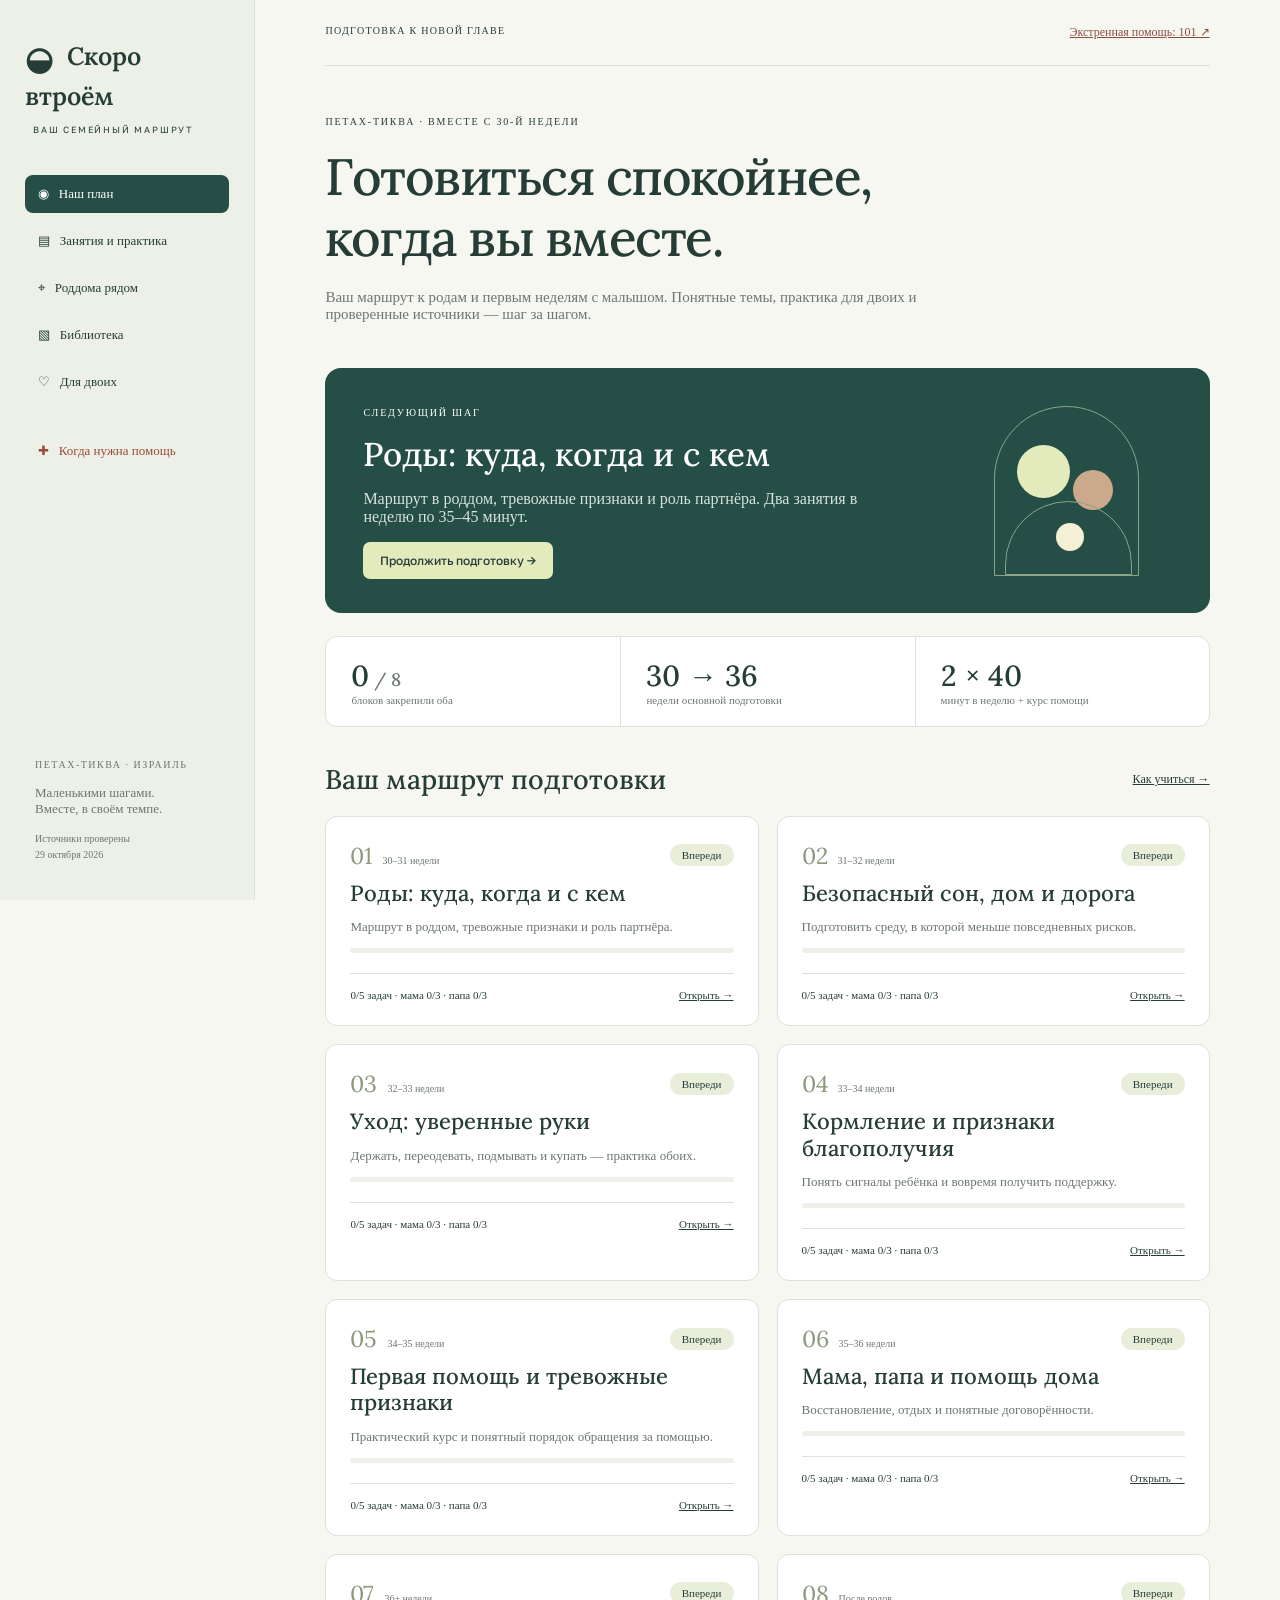
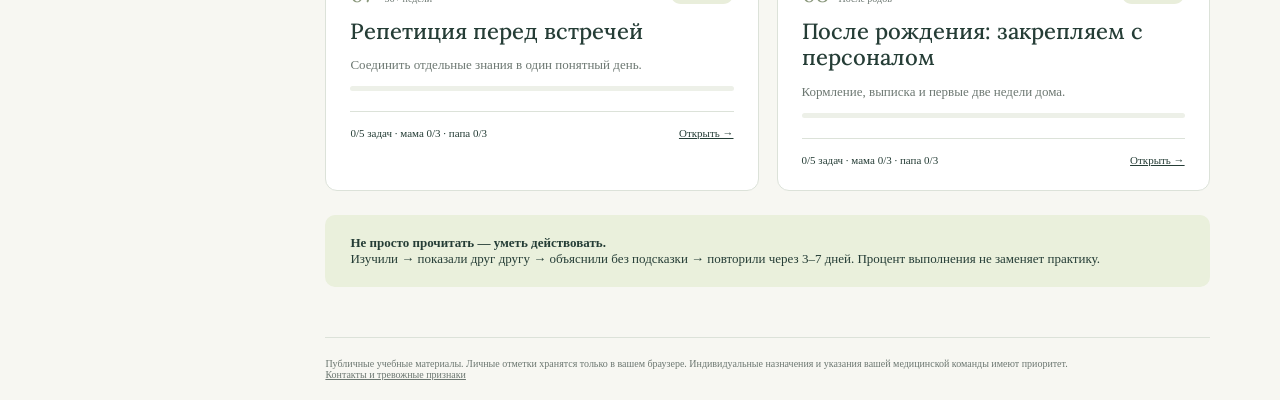
==== mobile.html @ 738f8f71 "Publish parent preparation learning site" ====
<!doctype html>
<html lang="ru"><head><meta charset="utf-8"><meta name="viewport" content="width=device-width,initial-scale=1"><meta name="theme-color" content="#244e46"><title>Скоро втроём — подготовка родителей</title><style>@import url('https://fonts.googleapis.com/css2?family=Golos+Text:wght@400;500;600;700&family=Lora:wght@400;500;600&display=swap');
:root{--bg:#f7f7f2;--ink:#253d36;--muted:#6c7771;--green:#244e46;--line:#dce2d9;--lime:#e3ebbd;--white:#fff;--rose:#f4e8e0}*{box-sizing:border-box}html{scroll-behavior:smooth}body{margin:0;background:var(--bg);color:var(--ink);font:15px/1.65,'Golos Text',Arial,sans-serif}a{color:inherit}aside{position:fixed;inset:0 auto 0 0;width:255px;background:#edf0e6;border-right:1px solid var(--line);padding:38px 25px;display:flex;flex-direction:column}.brand{text-decoration:none;font-family:Lora,Georgia,serif;font-size:25px;font-weight:600;line-height:1.3}.brand-icon{font-size:32px;vertical-align:middle;margin-right:7px}.brand-sub{display:block;font:9px 'Golos Text',sans-serif;letter-spacing:1.8px;margin:12px 0 40px 8px}nav{display:grid;gap:9px}nav a{text-decoration:none;padding:11px 13px;border-radius:8px;font-size:13px}nav a.active{background:var(--green);color:white}nav a:hover{background:#dce4d5}nav a.active:hover{background:var(--green)}nav .help-link{margin-top:22px;color:#9a4b3a}.aside-bottom{margin-top:auto;padding:25px 10px 0;color:var(--muted);font-size:13px}.small-cap{font-size:10px;letter-spacing:1.5px}.aside-bottom small{font-size:10px}main{margin-left:255px;padding:0 5.5%;max-width:1800px}header{padding:25px 0;border-bottom:1px solid var(--line);display:flex;justify-content:space-between;gap:20px;font-size:10px;letter-spacing:1.3px}header a{letter-spacing:0;color:#8a4e40;font-size:12px}h1,h2,h3{font-family:Lora,Georgia,serif;font-weight:500;line-height:1.2}h1{font-size:clamp(34px,4vw,57px);margin:17px 0 20px;letter-spacing:-1.5px}h2{font-size:30px;margin:0 0 15px}h3{font-size:22px;margin:10px 0}.intro{padding:45px 0 30px;max-width:820px}.intro p{max-width:660px;color:var(--muted);font-size:15px}.eyebrow{font-size:10px;letter-spacing:1.8px;text-transform:uppercase}.pill{display:inline-block;padding:5px 12px;background:#e9eedb;border-radius:30px;font-size:11px}.hero{background:var(--green);color:#fff;border-radius:16px;padding:34px 38px;display:grid;grid-template-columns:1fr 210px;gap:25px;position:relative;overflow:hidden}.hero p{color:#d5e3d9;max-width:520px}.hero h2{font-size:33px}.hero .art{display:flex;align-items:center;justify-content:center;position:relative;min-height:155px}.arch{width:145px;height:170px;border:1px solid #8aa48b;border-radius:90px 90px 0 0;position:relative}.circle{position:absolute;border-radius:50%;background:var(--lime);width:53px;height:53px;left:22px;top:38px}.circle.two{width:40px;height:40px;left:78px;top:63px;background:#cba98a}.circle.three{width:28px;height:28px;left:61px;top:116px;background:#f4f0d5}.arch:after{content:'';position:absolute;left:10px;bottom:0;width:125px;height:72px;border:1px solid #8aa48b;border-radius:90px 90px 0 0}.button,button{display:inline-block;background:var(--green);color:white;border:0;border-radius:7px;padding:11px 17px;text-decoration:none;font:500 12px 'Golos Text',Arial;cursor:pointer}.hero .button{background:var(--lime);color:var(--ink)}.button.secondary,button.secondary{background:transparent;border:1px solid var(--line);color:var(--ink)}button:hover,.button:hover{filter:brightness(.94)}button:focus-visible,a:focus-visible,input:focus-visible,textarea:focus-visible,select:focus-visible{outline:3px solid #bd873f;outline-offset:3px}.metrics{display:grid;grid-template-columns:repeat(3,1fr);margin:23px 0 36px;border:1px solid var(--line);border-radius:12px;background:#fff}.metric{padding:20px 25px}.metric+.metric{border-left:1px solid var(--line)}.metric strong{font-family:Lora,Georgia;font-size:29px;font-weight:500}.metric span{display:block;color:var(--muted);font-size:11px}.section-head{display:flex;justify-content:space-between;align-items:center;margin:35px 0 20px;gap:15px}.section-head h2{margin:0;font-size:27px}.grid{display:grid;grid-template-columns:repeat(2,minmax(0,1fr));gap:18px}.card{background:var(--white);border:1px solid var(--line);border-radius:12px;padding:24px}.card p{color:var(--muted);font-size:13px}.card .number{color:#8b997d;font-family:Lora;font-size:23px;margin-right:10px}.card-top{display:flex;align-items:center;justify-content:space-between;gap:10px}.tag{font-size:10px;color:var(--muted)}.card h3 a{text-decoration:none}.card h3 a:hover{text-decoration:underline}.card-bottom{border-top:1px solid var(--line);padding-top:15px;margin-top:20px;display:flex;justify-content:space-between;align-items:center;gap:10px;font-size:11px}.progress{height:5px;border-radius:5px;background:#edf0e8;margin-top:12px;overflow:hidden}.progress div{height:100%;background:#729064}.note{background:#eaf0dc;border-radius:10px;padding:20px 25px;font-size:13px;margin:24px 0}.note.warn{background:var(--rose)}.muted{color:var(--muted)}.content{max-width:900px}.content p,.content li{font-size:14px}.content li{margin:8px 0}.content ul{padding-left:22px}.block{margin:25px 0}.check{display:flex;gap:12px;align-items:flex-start;padding:12px 0;border-bottom:1px solid var(--line);font-size:14px}.check input{accent-color:var(--green);margin-top:6px;width:17px;height:17px;flex-shrink:0}.parents{display:grid;grid-template-columns:1fr 1fr;gap:15px;margin:25px 0}label.field{display:block;font-size:12px;margin:12px 0}input[type=text],input[type=date],input[type=number],textarea,select{width:100%;background:white;border:1px solid #bdcbbf;border-radius:6px;padding:11px;color:var(--ink);font:14px 'Golos Text',Arial}textarea{min-height:95px;resize:vertical}select{margin-top:7px}.source{display:block;padding:13px 0;border-bottom:1px solid var(--line);font-size:13px}.source span{display:block;color:var(--muted);font-size:11px}.quiz{padding:16px;background:#f4f5ee;border-radius:8px;margin:13px 0}.quiz p{margin-top:0}details summary{cursor:pointer;font-size:13px;color:var(--green)}details p{font-size:13px!important}.hospital-links{display:flex;gap:9px;flex-wrap:wrap}.danger{border-left:4px solid #ab5a47}.help-number{font-size:45px;font-family:Lora;line-height:1.3}.toolbar{display:flex;gap:10px;flex-wrap:wrap;margin:20px 0}.empty{padding:15px;border:1px dashed var(--line);border-radius:8px}footer{margin:50px 0 20px;border-top:1px solid var(--line);padding-top:20px;color:var(--muted);font-size:10px}footer a{display:block}.toast{position:fixed;bottom:20px;right:20px;background:var(--green);color:white;padding:12px 22px;border-radius:8px;z-index:10}.hide{display:none!important}@media(min-width:1400px){main{padding:0 7%}.grid{gap:22px}}@media(max-width:900px){aside{width:210px;padding:28px 15px}.brand{font-size:22px}main{margin-left:210px;padding:0 5%}.hero{grid-template-columns:1fr;padding:26px}.hero .art{display:none}.grid{grid-template-columns:1fr}}@media(max-width:640px){aside{position:static;width:auto;padding:18px 20px;display:block}.brand-sub,.aside-bottom{display:none}nav{display:flex;gap:5px;overflow:auto;margin-top:16px}nav a{white-space:nowrap;font-size:11px;padding:8px 10px}nav .help-link{margin-top:0}main{margin-left:0;padding:0 20px}header{font-size:8px;padding:16px 0;letter-spacing:.5px}header a{font-size:10px}.intro{padding:28px 0 15px}h1{font-size:38px}.hero h2{font-size:27px}.metrics{margin:18px 0 25px}.metric{padding:15px 10px}.metric strong{font-size:24px}.metric span{font-size:9px}.parents{grid-template-columns:1fr}.card{padding:20px}.section-head h2{font-size:24px}}@media print{aside,header,.toolbar,button,.hero .art{display:none}main{margin:0;padding:0}.card{break-inside:avoid}body{background:white}.grid{display:block}.card{margin:15px 0}a{color:black}}

/* Comfortable phone controls and readable forms. */
.quiz-parents{display:grid;grid-template-columns:1fr 1fr;gap:12px;margin-bottom:14px}.quiz-parents .check{font-size:12px;border:0}.card,.content{min-width:0}.source,.card p,.content li{overflow-wrap:anywhere}@media(max-width:640px){html{scroll-padding-top:20px}body{font-size:16px}aside{padding-bottom:12px}nav a{min-height:44px;display:flex;align-items:center}button,.button{min-height:44px;padding:13px 16px}input[type=text],input[type=date],textarea,select{font-size:16px;min-height:46px}.check{padding:15px 0;min-height:48px}.check input{width:22px;height:22px}.quiz-parents{grid-template-columns:1fr;gap:0}.toolbar{display:grid;grid-template-columns:1fr}.toolbar .button,.toolbar button{text-align:center;width:100%}.hospital-links{display:grid;grid-template-columns:1fr 1fr}.intro p,.content p,.content li{font-size:15px}.card p{font-size:14px}.section-head{flex-wrap:wrap}.hero{padding:25px}.hero .button{display:block;text-align:center}.metrics .metric{padding:15px 8px}.metrics .metric strong{font-size:22px}footer{padding-bottom:25px}.card-bottom{flex-wrap:wrap}.card-bottom a{padding:8px 0}}</style></head>
<body><aside><a class="brand" href="#home"><span class="brand-icon">◒</span> Скоро втроём<span class="brand-sub">ВАШ СЕМЕЙНЫЙ МАРШРУТ</span></a><nav aria-label="Разделы"><a href="#home">◉ &nbsp; Наш план</a><a href="#learn">▤ &nbsp; Занятия и практика</a><a href="#hospitals">⌖ &nbsp; Роддома рядом</a><a href="#library">▧ &nbsp; Библиотека</a><a href="#team">♡ &nbsp; Для двоих</a><a href="#help" class="help-link">✚ &nbsp; Когда нужна помощь</a></nav><div class="aside-bottom"><span class="small-cap">ПЕТАХ-ТИКВА · ИЗРАИЛЬ</span><p>Маленькими шагами.<br>Вместе, в своём темпе.</p><small>Источники проверены<br>29 октября 2026</small></div></aside><main id="main"><header><span>ПОДГОТОВКА К НОВОЙ ГЛАВЕ</span><a href="tel:101">Экстренная помощь: 101 ↗</a></header><div id="view"></div><footer>Публичные учебные материалы. Личные отметки хранятся только в вашем браузере. Индивидуальные назначения и указания вашей медицинской команды имеют приоритет. <a href="#help">Контакты и тревожные признаки</a></footer></main><script id="portable-app">const base='https://me.health.gov.il/ru/parenting/';
const sources={sleep:[base+'raising-children/safe-environment/home-safety/sudden-infant-death-syndrome-prevention/','Безопасный сон · Минздрав Израиля','Русский · рекомендации'],hold:[base+'raising-children/safe-environment/home-safety/fall-prevention/carry-hold-properly/','Как брать и держать малыша · Минздрав Израиля','Русский · инструкция'],er:[base+'family-planning/pregnancy-monitoring/visiting-the-obstetric-er/','Когда обращаться в акушерскую неотложную помощь','Русский · Минздрав Израиля'],formula:[base+'raising-children/baby-nutrition/bottle-feeding/infant-formula-preparation/','Приготовление детской смеси','Русский · Минздрав Израиля'],feed:['https://www.nhs.uk/baby/breastfeeding-and-bottle-feeding/breastfeeding/positioning-and-attachment/','Прикладывание к груди','Английский · NHS · страница с видео'],express:['https://www.royalsurrey.nhs.uk/support-with-feeding-your-baby','Положения, захват груди и ручное сцеживание','Английский · Royal Surrey NHS · видео'],bath:['https://www.nth.nhs.uk/services/maternity/resources/neonatal-resources/','Купание младенца','Английский · North Tees NHS · видео и текст'],choke:['https://bedslutonchildrenshealth.nhs.uk/feeding-and-eating/weaning-and-introducing-solid-foods/choking-and-gagging-on-food/','Помощь, если ребёнок подавился','Английский · NHS / St John Ambulance · видео'],baby:['https://www.nhs.uk/baby/health/when-to-get-urgent-medical-help-for-babies-and-children-under-5/','Опасные признаки у ребёнка','Английский · NHS'],mother:['https://www.cdc.gov/hearher/docs/pdf/CDC-Hear-Her-Womens-urgent-warning-signs-h.pdf','Тревожные симптомы у мамы','Английский · CDC · памятка PDF'],discharge:[base+'raising-children/after-childbirth/at-the-hospital/initial-care-for-newborn/','Первичный уход и запись в «Типат халав»','Русский · Минздрав Израиля'],who:['https://www.who.int/tools/your-life-your-health/life-phase/newborns-and-children-under-5-years/caring-for-newborns','Уход за новорождённым','Английский · ВОЗ'],mda:['https://www.mdais.org/en/101','Как вызвать помощь: 101','Английский · Маген Давид Адом']};
const lessons=[
{title:'Роды: куда, когда и с кем',week:'30–31',desc:'Маршрут в роддом, тревожные признаки и роль партнёра.',intro:'Задача — знать следующий шаг, даже если роды начнутся раньше ожидаемого. Индивидуальные указания акушерки важнее универсального таймера схваток.',learn:['С акушеркой разберите схватки, подозрение на излитие вод, кровотечение и снижение шевелений. Не ждите очередного приёма при тревожных признаках.','Обсудите этапы родов, варианты обезболивания, возможные вмешательства и восстановление после разных способов родоразрешения. План пожеланий должен оставлять место медицинским решениям.','Уточните календарь оставшихся обследований и прививок у ведущего беременность специалиста.'],tasks:['Выбрали основной и резервный роддом','Сохранили контакты акушерской неотложной помощи','Проверили дорогу, въезд, парковку и запасной транспорт','Записались на подготовку к родам и первую помощь','Составили короткий список пожеланий и роль партнёра'],quiz:['Что делаем, если на 30-й неделе появились регулярные болезненные схватки или подозрение на подтекание вод?','Как партнёр помогает в родах, если привычный план меняется?'],answers:['Связываемся с акушерской неотложной помощью и следуем указаниям без ожидания планового приёма. На этом сроке нужно исключить преждевременные роды.','Помогает общаться с персоналом, напоминает пожелания, оказывает согласованную поддержку и помогает понять предлагаемые действия.'],links:['er'],related:'Маршрут помощи нужен и в блоке первой помощи. После родов эту же папку используем для выписки и назначений.'},
{title:'Безопасный сон, дом и дорога',week:'31–32',desc:'Подготовить среду, в которой меньше повседневных рисков.',intro:'Сначала безопасность и несколько необходимых вещей. Полная детская комната и большой запас товаров для старта не обязательны.',learn:['Укладывайте ребёнка на спину, на отдельную твёрдую ровную поверхность без наклона рядом с родителями. Уберите подушки, бортики, игрушки и свободные ткани. Для проекта выбираем подходящий по размеру спальный мешок вместо свободного одеяла.','Диван и кресло опасны для сна с младенцем. Заранее продумайте подмену при сонливости взрослого и возвращение ребёнка в кроватку после кормления.','Автокресло выбирайте для новорождённого и устанавливайте против хода движения по инструкции кресла и автомобиля. Не используйте кресло как обычное место сна дома.','Уберите риски ожогов, падений и дыма. Не переносите горячее с ребёнком на руках. Младенца нельзя оставлять на высоте даже на секунду.'],tasks:['Подготовили и проверили место сна','Каждый установил или проверил крепление кресла по инструкции','Каждый потренировал фиксацию куклы ремнями','Подготовили подгузники, одежду, термометр и место ухода','Договорились о подмене, если взрослый засыпает'],quiz:['Можно ли при срыгиваниях приподнять матрас для сна?','Что делать, если засыпаете с малышом на диване?'],answers:['Для обычного сна нужна ровная поверхность без наклона; индивидуальные медицинские ситуации обсуждаются с врачом.','Переложить ребёнка в безопасную кроватку и позвать подмену, если она доступна. Не продолжать сон на диване с ребёнком.'],links:['sleep','hold'],related:'Кормление и недосып связаны с безопасностью сна; помощь партнёра снижает нагрузку.'},
{title:'Уход: уверенные руки',week:'32–33',desc:'Держать, переодевать, подмывать и купать — практика обоих.',intro:'На кукле отрабатываем движения и порядок подготовки. После рождения просим персонал посмотреть, как каждый из нас делает это с ребёнком.',learn:['Поддерживайте голову и шею при поднятии и перекладывании. При передаче убедитесь, что второй взрослый уже надёжно держит малыша. Лицо и дыхательные пути остаются открытыми.','Заранее раскладывайте всё для подгузника и купания. Ребёнок не остаётся один на пеленальной поверхности или в воде; если нужно отойти — сначала безопасно разместите его в кроватке.','Пуповинный остаток держат сухим; средства применяют по указанию специалиста. Разберите уход за складками кожи, опрелостями и ногтями.','Пеленание необязательно. Если используете — не ограничивайте дыхание и движения бёдер, укладывайте только на спину и прекращайте при первых попытках переворота. Переноску изучайте по инструкции с проверкой положения и свободного дыхания.'],tasks:['Оба подняли, передали и переложили куклу','Оба сменили подгузник и одежду','Оба отрепетировали купание без оставления ребёнка','Разобрали уход за пупком, кожей и ногтями','Освоили свой термометр по инструкции'],quiz:['Салфетки закончились, а ребёнок на пеленальном столике. Что дальше?','Можно ли отойти на несколько секунд во время купания?'],answers:['Сначала безопасно переложить ребёнка в кроватку или взять с собой; не оставлять на высоте.','Нет. При необходимости прекратить купание, вынуть ребёнка и безопасно разместить.'],links:['hold','bath','who'],related:'Поддержка головы — основа кормления, купания и переноски. Подгузники помогают оценивать питание.'},
{title:'Кормление и признаки благополучия',week:'33–34',desc:'Понять сигналы ребёнка и вовремя получить поддержку.',intro:'До родов изучаем основы. После рождения эффективность кормления оценивают вместе с акушеркой, консультантом или педиатром.',learn:['Разберите ранние сигналы голода, удобные положения, признаки глубокого захвата и глотания. Боль и трудности — повод получить помощь, а не терпеть.','Оценивают не только длительность кормления: важны состояние ребёнка, мокрые подгузники и динамика веса. Нормы по дням жизни и необходимость будить на кормления получите при выписке.','Если используете смесь, изучите полную инструкцию Минздрава Израиля и конкретного продукта: вода, точные пропорции, гигиена, время использования и хранение. Порошковая смесь не стерильна; особые медицинские случаи требуют отдельной инструкции.','Небольшое срыгивание отличается от зелёной, кровянистой или повторной рвоты с ухудшением состояния. При тревожных признаках нужна медицинская оценка.','Партнёр может приносить воду и еду, менять подгузник, помогать с положением и успокаивать ребёнка после кормления.'],tasks:['Выбрали основной план питания и контакт консультанта','Посмотрели демонстрацию прикладывания','Если нужна смесь — изучили местную инструкцию приготовления','Записали вопросы о сцеживании, хранении и трудностях','Подготовили краткую форму наблюдений без лишних измерений'],quiz:['Можно ли судить о достаточности питания только по времени у груди?','Ребёнок хуже ест, стал необычно сонным, мокрых подгузников заметно меньше. Что делать?'],answers:['Нет. Оценка включает глотание/эффективность кормления, состояние, мочеиспускания и вес.','Безотлагательно обратиться за медицинской оценкой; не ждать обычного контрольного визита.'],links:['feed','express','formula','discharge'],related:'Кормление → подгузники и вес → оценка питания и желтухи. Ночная помощь связана с отдыхом мамы.'},
{title:'Первая помощь и тревожные признаки',week:'34–35',desc:'Практический курс и понятный порядок обращения за помощью.',intro:'Видео помогает подготовиться к занятию. СЛР и помощь при удушье осваивают на манекене с инструктором — просмотр не подтверждает навык.',learn:['На курсе отработайте оценку состояния, вызов 101, СЛР младенца и помощь при удушье. Обсудите падения, ожоги и судороги.','При нарушении дыхания, посинении, отсутствии реакции или судорогах вызывайте 101 и выполняйте указания диспетчера.','Температура 38 °C и выше у ребёнка младше трёх месяцев требует срочной медицинской оценки. Не откладывайте обращение до планового визита.','Зелёная или кровянистая рвота, выраженная вялость, плохое питание, заметное уменьшение мочи или нарастающая желтуха требуют безотлагательной медицинской помощи. При тяжёлом состоянии — 101.'],tasks:['Мама прошла практику с инструктором','Папа прошёл практику с инструктором','Оба знают адрес для диспетчера и номер 101','Разобрали порядок обращения ночью и в выходные','Повторили навыки по рекомендациям инструктора'],quiz:['Какой номер используем в Израиле, даже если в иностранном видео звучит другой?','Что сообщаем диспетчеру?'],answers:['101 — Маген Давид Адом.','Что случилось, точный адрес и доступ к нему, номер для обратного звонка, возраст и состояние ребёнка; отвечаем на вопросы и выполняем указания.'],links:['mda','baby','choke'],related:'Для первой помощи нужны не только движения: важны раннее распознавание и доступные контакты.'},
{title:'Мама, папа и помощь дома',week:'35–36',desc:'Восстановление, отдых и понятные договорённости.',intro:'Забота о ребёнке включает заботу о взрослых. Распределяем задачи с учётом кормления и восстановления, а не добиваемся одинакового числа обязанностей.',learn:['Обсудите с врачом восстановление после вагинальных родов и кесарева сечения, уход за швами, допустимую нагрузку, обезболивание и дату послеродового осмотра.','Сильное кровотечение, одышка, боль в груди, обморок, сильная непрекращающаяся головная боль или нарушение зрения требуют немедленной медицинской помощи. При тяжёлом состоянии — 101.','Выраженная спутанность, галлюцинации или непосредственная опасность для себя/ребёнка — экстренная ситуация. Обеспечьте присмотр за ребёнком, не оставляйте взрослого одного и вызовите 101.','Устойчивая подавленность, тревога, утрата интереса или ощущение, что не справляетесь, — повод обратиться к специалисту. Поддержка может понадобиться обоим родителям.','При раздражении от плача можно положить ребёнка на спину в безопасную кроватку, сделать короткую паузу и позвать помощь. Никогда не трясите ребёнка.'],tasks:['Собрали сумку и документы','Договорились о помощи на 14 дней','Распределили еду, покупки, уборку и связь с близкими','Обсудили отдых, подмену и правила визитов','Знаем признаки, требующие помощи маме'],quiz:['Что делаем, если плач вызывает сильное раздражение?','Кто обеспечивает еду и бытовую помощь в первые дни?'],answers:['Безопасно укладываем ребёнка в кроватку на спину, делаем короткую паузу, обращаемся за подменой. Никогда не трясём.','Нужен конкретный человек и резерв — заполните договорённость в разделе «Наша команда».'],links:['mother'],related:'Восстановление и отдых взрослых влияют на безопасность сна, кормление и способность замечать симптомы.'},
{title:'Репетиция перед встречей',week:'36+',desc:'Соединить отдельные знания в один понятный день.',intro:'Сейчас не нужно расширять список покупок и материалов. Повторяем слабые места и проверяем готовность к обычному дню и неожиданностям.',learn:['Проиграйте поездку в роддом: контакты, документы, транспорт, вход. Уточните актуальные правила выбранной больницы.','На кукле проиграйте цикл: взять → накормить условно → сменить подгузник → успокоить → уложить безопасно. Меняйтесь ролями.','Повторите ситуации: засыпающий взрослый, нехватка вещей во время ухода, температура у новорождённого, ухудшение самочувствия мамы.','Проверьте, что помощь реально доступна, телефон заряжен и резервный план понятен.'],tasks:['Проверили маршрут и сумку','Оба выполнили цикл ухода','Повторили тревожные признаки и контакты','Назначили повторение слабых тем','Подтвердили помощь после выписки'],quiz:['Как понять, что тема действительно пройдена?','Что важнее процента выполнения плана?'],answers:['Каждый объясняет главное, показывает нужное действие и повторяет без подсказки через несколько дней. Медицинские навыки — с подходящим практическим обучением.','Незакрытые вопросы безопасности и понятный маршрут помощи.'],links:['er','sleep','mda'],related:'Объединяет все шесть предыдущих блоков.'},
{title:'После рождения: закрепляем с персоналом',week:'После родов',desc:'Кормление, выписка и первые две недели дома.',intro:'Теория превращается в навык рядом с реальным ребёнком. Для недоношенного малыша или при осложнениях нужен отдельный план команды.',learn:['Попросите посмотреть кормление и уход в исполнении каждого родителя. Перескажите назначения своими словами, чтобы проверить понимание.','До выписки получите индивидуальный план кормлений, контроля веса и желтухи, выполненных и оставшихся обследований, скринингов и прививок.','Запишите все назначения маме и ребёнку: название, доза, способ и срок. Не подбирайте лекарства и добавки самостоятельно.','Организуйте приём в «Типат халав» примерно через два дня после выписки, согласно указаниям роддома. Назначенный более ранний контроль имеет приоритет.','Ведите короткие записи, если они помогают: кормления, подгузники, симптомы, назначенные лекарства. Температуру измеряйте при подозрении на болезнь или по указанию, вес — по согласованному графику.'],tasks:['Персонал проверил кормление и уход','Есть выписка и понятные назначения','Назначен контроль веса/желтухи при необходимости','Организован приём в «Типат халав»','Проверили состояние мамы и план её наблюдения'],quiz:['Заменяет ли запись в «Типат халав» срочное обращение при ухудшении?','Что делать, если назначение непонятно?'],answers:['Нет. При тревожных признаках нужна медицинская помощь без ожидания записи.','Уточнить у назначившего специалиста до применения и записать точную инструкцию.'],links:['discharge','feed','who'],related:'Кормление, наблюдение и восстановление мамы оцениваются вместе с персоналом.'}
];
let state={};try{state=JSON.parse(localStorage.getItem('parents-v1')||'{}')}catch{}if(!state||typeof state!=='object'||Array.isArray(state))state={};
if(window.__FAMILY_SNAPSHOT__){const incoming=window.__FAMILY_SNAPSHOT__;if(incoming.data&&typeof incoming.data==='object'&&!Array.isArray(incoming.data)){let seen=false;try{seen=localStorage.getItem('parents-snapshot-'+incoming.id)==='yes'}catch{}if(!seen&&(!Object.keys(state).length||confirm('В этой копии есть семейный прогресс. Заменить текущие отметки данными из копии?'))){state=incoming.data;try{localStorage.setItem('parents-v1',JSON.stringify(state));localStorage.setItem('parents-snapshot-'+incoming.id,'yes')}catch{}}}}

const esc=v=>String(v??'').replace(/[&<>"']/g,c=>({'&':'&amp;','<':'&lt;','>':'&gt;','"':'&quot;',"'":'&#39;'}[c]));
const save=()=>{try{localStorage.setItem('parents-v1',JSON.stringify(state));return true}catch{toast('Браузер не сохранил отметки. Скачайте копию с прогрессом.');return false}};
const link=(url,text,cls='')=>`<a class="${cls}" href="${esc(url)}" target="_blank" rel="noopener noreferrer">${text} ↗</a>`;
const source=k=>{const s=sources[k];return link(s[0],`${esc(s[1])}<span>${esc(s[2])}</span>`,'source')};
const checked=(i,j)=>!!state[`task-${i}-${j}`];
function done(i){return lessons[i].tasks.every((_,j)=>checked(i,j))&&Number(state[`mom-${i}`]||0)>=3&&Number(state[`dad-${i}`]||0)>=3}
function card(l,i){const n=l.tasks.filter((_,j)=>checked(i,j)).length;return `<article class="card"><div class="card-top"><span><span class="number">${String(i+1).padStart(2,'0')}</span><span class="tag">${esc(l.week)} ${i<7?'недели':''}</span></span><span class="pill">${done(i)?'Закреплено':n?'В процессе':'Впереди'}</span></div><h3><a href="#lesson-${i}">${l.title}</a></h3><p>${l.desc}</p><div class="progress" aria-label="Задач выполнено ${n} из ${l.tasks.length}"><div style="width:${n/l.tasks.length*100}%"></div></div><div class="card-bottom"><span>${n}/${l.tasks.length} задач · мама ${state[`mom-${i}`]||0}/3 · папа ${state[`dad-${i}`]||0}/3</span><a href="#lesson-${i}" aria-label="Открыть: ${l.title}">Открыть →</a></div></article>`}
function intro(label,title,desc){return `<section class="intro"><span class="eyebrow">${label}</span><h1>${title}</h1><p>${desc}</p></section>`}
function home(){const finished=lessons.filter((_,i)=>done(i)).length;const next=lessons.findIndex((_,i)=>!done(i));return intro('Петах-Тиква · вместе с 30-й недели','Готовиться спокойнее,<br>когда вы вместе.','Ваш маршрут к родам и первым неделям с малышом. Понятные темы, практика для двоих и проверенные источники — шаг за шагом.')+`<section class="hero"><div><span class="eyebrow">СЛЕДУЮЩИЙ ШАГ</span><h2 style="margin-top:15px">${next<0?'Вы многое подготовили':lessons[next].title}</h2><p>${next<0?'Повторяйте навыки и уточняйте индивидуальные рекомендации с медицинской командой.':lessons[next].desc+' Два занятия в неделю по 35–45 минут.'}</p><a class="button" href="#lesson-${next<0?7:next}">Продолжить подготовку →</a></div><div class="art" aria-hidden="true"><div class="arch"><i class="circle"></i><i class="circle two"></i><i class="circle three"></i></div></div></section><div class="metrics"><div class="metric"><strong>${finished}<span style="display:inline;font-size:18px"> / 8</span></strong><span>блоков закрепили оба</span></div><div class="metric"><strong>30 → 36</strong><span>недели основной подготовки</span></div><div class="metric"><strong>2 × 40</strong><span>минут в неделю + курс помощи</span></div></div><div class="section-head"><h2>Ваш маршрут подготовки</h2><a href="#learn" style="font-size:12px">Как учиться →</a></div><div class="grid">${lessons.map(card).join('')}</div><div class="note"><b>Не просто прочитать — уметь действовать.</b><br>Изучили → показали друг другу → объяснили без подсказки → повторили через 3–7 дней. Процент выполнения не заменяет практику.</div>`}
function learn(){return intro('Учебный ритм','Меньше перегруза.<br>Больше уверенности.','У каждого свой темп. Ведущий организует тему, но базовым уходом и обращением за помощью владеют оба.')+`<div class="grid"><div class="card"><h3>Одно занятие — 35–45 минут</h3><p>10 минут изучения · 15 минут практики · 5 минут объяснения друг другу · 5 минут записи вопросов. Меняйтесь ролями.</p></div><div class="card"><h3>Одна сверка в неделю</h3><p>Что получилось? Что осталось непонятным? Кому задать вопрос? Когда повторяем? Практический курс первой помощи проходит отдельно.</p></div></div><div class="note"><b>Шкала готовности каждого:</b> 0 — не изучали; 1 — могу объяснить; 2 — могу показать; 3 — повторил без подсказки через 3–7 дней. Для СЛР нужна практика с инструктором; прикладывание к груди подтверждается после рождения.</div><div class="grid">${lessons.map(card).join('')}</div>`}
function lesson(i){const l=lessons[i];if(!l)return home();return intro(`Блок ${i+1} из 8 · ${l.week} ${i<7?'недели':''}`,l.title,l.intro)+`<div class="content"><a href="#learn">← Все занятия</a><section class="block"><h2>Понять главное</h2><ul>${l.learn.map(t=>`<li>${t}</li>`).join('')}</ul></section><section class="card"><h3>Сделать вместе</h3>${l.tasks.map((t,j)=>`<label class="check"><input type="checkbox" data-key="task-${i}-${j}" ${checked(i,j)?'checked':''}><span>${t}</span></label>`).join('')}<div class="parents">${['mom','dad'].map((p,n)=>`<label class="field">${n?'Папа':'Мама'} · готовность<select data-key="${p}-${i}">${['0 — пока не изучали','1 — могу объяснить','2 — могу показать','3 — повторил без подсказки'].map((t,v)=>`<option value="${v}" ${Number(state[`${p}-${i}`]||0)===v?'selected':''}>${t}</option>`).join('')}</select></label>`).join('')}</div><div class="parents"><label class="field">Плановая дата<input type="date" data-key="date-${i}" value="${esc(state[`date-${i}`])}"></label><label class="field">Повторить<input type="date" data-key="repeat-${i}" value="${esc(state[`repeat-${i}`])}"></label></div><label class="field">Вопросы, договорённости и результат<textarea data-key="notes-${i}" placeholder="Что уточнить у акушерки, педиатра или инструктора?">${esc(state[`notes-${i}`])}</textarea></label><p id="save-status" aria-live="polite" class="muted">Изменения сохраняются в этом браузере.</p></section><section class="block"><h2>Проверить себя</h2>${l.quiz.map((q,j)=>`<div class="quiz"><p>${q}</p><div class="quiz-parents">${['mom','dad'].map((p,n)=>`<label class="check"><input type="checkbox" data-key="quiz-${p}-${i}-${j}" ${state[`quiz-${p}-${i}-${j}`]?'checked':''}><span>${n?'Папа':'Мама'}: ответил(а) без подсказки</span></label>`).join('')}</div><details><summary>Сверить ответ после обсуждения</summary><p>${l.answers[j]}</p></details></div>`).join('')}</section><div class="note"><b>Связь с другими темами</b><br>${l.related}</div><section class="block"><h2>Изучить и посмотреть</h2>${l.links.map(source).join('')}<p class="muted">Видео на официальных страницах могут содержать иностранные номера помощи. В Израиле экстренный номер — 101. Просмотр не заменяет практический курс.</p></section><div class="toolbar">${i>0?`<a class="button secondary" href="#lesson-${i-1}">← Предыдущий блок</a>`:''}${i<7?`<a class="button" href="#lesson-${i+1}">Следующий блок →</a>`:''}</div></div>`}
const hospitals=[{name:'Бейлинсон / Рабин',loc:'Петах-Тиква · Жаботински 39',desc:'Ближайший из этих вариантов к вашему городу. Начните с экскурсии и проверки конкретного входа в акушерский приёмный покой.',url:'https://www.beilinson-baby.co.il/',map:'Beilinson Hospital maternity Petah Tikva',detail:'Официальный родильный сайт на иврите: курсы, экскурсии и подготовка к кормлению. Уточните доступный язык и правила сопровождения. Не путайте кампус Бейлинсон с другими кампусами Рабин.'},{name:'Лис / Ихилов',loc:'Тель-Авив · Вейцман 6',desc:'Внутри кампуса нужен Lis Maternity and Women’s Hospital — акушерский приёмный покой, а не общий ER.',url:'https://www.tasmc.org.il/lis/en/units/obstetrics-and-pregnancy/',map:'Lis Maternity Hospital Tel Aviv',detail:'Официальная страница на английском. Акушерский приёмный покой: 03-6925678 / 03-6925655. Перед поездкой перепроверьте контакты и въезд.'},{name:'Шиба / Тель ха-Шомер',loc:'Рамат-Ган · кампус Тель ха-Шомер',desc:'Ищите здание женщин и родов: בניין נשים ויולדות. Точную точку въезда в מיון יולדות подтвердите у больницы.',url:'https://maternity.sheba.co.il/157215',map:'Sheba maternity emergency Tel Hashomer',detail:'Официальная страница родильных отделений на иврите. Общая точка кампуса может не совпадать с нужным входом.'}];
function hospitalsView(){return intro('Петах-Тиква и центр Израиля','Выбрать роддом.<br>Проверить дорогу.','Три крупных варианта для изучения. Здесь нет рейтинга «лучшего»: важны ваша беременность, доступная помощь, дорога и предпочтения.')+`<div class="note">Карты открывают маршрут от Петах-Тиквы. Уточните начальную точку в приложении. Время в пути зависит от пробок; точный въезд и акушерский приёмный покой нужно проверить заранее. При экстренном состоянии — 101.</div><div class="grid">${hospitals.map((h,i)=>`<article class="card"><span class="eyebrow">${esc(h.loc)}</span><h3>${h.name}</h3><p>${h.desc}</p><p>${h.detail}</p><div class="hospital-links">${link(h.url,'Сайт роддома','button secondary')}${link('https://www.google.com/maps/dir/?api=1&origin='+encodeURIComponent('Petah Tikva Israel')+'&destination='+encodeURIComponent(h.map)+'&travelmode=driving','Маршрут','button secondary')}${link('https://waze.com/ul?q='+encodeURIComponent(h.map)+'&navigate=yes','Waze','button secondary')}</div><label class="check"><input type="checkbox" data-key="hospital-${i}" ${state[`hospital-${i}`]?'checked':''}>Проверили вход и маршрут</label></article>`).join('')}<section class="card"><h3>Что спросить на экскурсии</h3><p>Когда и через какой вход приезжать? Какие документы взять? Кто может сопровождать? Какая поддержка кормления доступна? Как организованы обезболивание, совместное пребывание и помощь при осложнениях? На каком языке можно общаться?</p><label class="field">Наш выбор и запасной вариант<textarea data-key="hospital-choice">${esc(state['hospital-choice'])}</textarea></label></section></div>`}
function library(){return intro('Проверенные материалы','Сначала понять.<br>Потом попробовать.','Официальные источники и видеодемонстрации. Открываются на сайтах организаций; язык указан рядом. Проверено 29.10.2026.')+`<div class="note">Видео подтверждены на официальных страницах; доступность воспроизведения зависит от внешнего сайта. Не выполняйте медицинские манипуляции только по ролику. Иностранные номера помощи не используйте в Израиле.</div><div class="grid"><section class="card"><h3>Посмотреть</h3>${['feed','express','bath','choke'].map(source).join('')}</section><section class="card"><h3>Прочитать и сохранить</h3>${['er','sleep','hold','formula','discharge','who','baby','mother','mda'].map(source).join('')}</section></div><div class="toolbar"><a class="button secondary" href="data:text/plain;charset=utf-8,%23%20%D0%93%D0%BE%D1%82%D0%BE%D0%B2%D0%B8%D0%BC%D1%81%D1%8F%20%D1%81%D1%82%D0%B0%D1%82%D1%8C%20%D1%80%D0%BE%D0%B4%D0%B8%D1%82%D0%B5%D0%BB%D1%8F%D0%BC%D0%B8%20%E2%80%94%20%D1%81%D0%B5%D0%BC%D0%B5%D0%B9%D0%BD%D1%8B%D0%B9%20%D0%BF%D1%80%D0%BE%D0%B5%D0%BA%D1%82%0A%0A%D0%A1%D1%82%D0%B0%D1%80%D1%82%3A%2030-%D1%8F%20%D0%BD%D0%B5%D0%B4%D0%B5%D0%BB%D1%8F%20%D0%B1%D0%B5%D1%80%D0%B5%D0%BC%D0%B5%D0%BD%D0%BD%D0%BE%D1%81%D1%82%D0%B8.%20%D0%A1%D1%82%D1%80%D0%B0%D0%BD%D0%B0%3A%20%D0%98%D0%B7%D1%80%D0%B0%D0%B8%D0%BB%D1%8C.%20%D0%92%D0%B5%D1%80%D1%81%D0%B8%D1%8F%3A%2029%20%D0%BE%D0%BA%D1%82%D1%8F%D0%B1%D1%80%D1%8F%202026.%0A%D0%A6%D0%B5%D0%BB%D1%8C%3A%20%D0%BA%2036-%D0%B9%20%D0%BD%D0%B5%D0%B4%D0%B5%D0%BB%D0%B5%20%D0%BF%D0%BE%D0%B4%D0%B3%D0%BE%D1%82%D0%BE%D0%B2%D0%B8%D1%82%D1%8C%20%D0%B1%D0%B5%D0%B7%D0%BE%D0%BF%D0%B0%D1%81%D0%BD%D1%8B%D0%B9%20%D0%B1%D1%8B%D1%82%2C%20%D0%BE%D1%81%D0%B2%D0%BE%D0%B8%D1%82%D1%8C%20%D0%B1%D0%B0%D0%B7%D0%BE%D0%B2%D1%8B%D0%B9%20%D1%83%D1%85%D0%BE%D0%B4%2C%20%D0%B7%D0%BD%D0%B0%D1%82%D1%8C%20%D0%BC%D0%B0%D1%80%D1%88%D1%80%D1%83%D1%82%20%D0%BC%D0%B5%D0%B4%D0%B8%D1%86%D0%B8%D0%BD%D1%81%D0%BA%D0%BE%D0%B9%20%D0%BF%D0%BE%D0%BC%D0%BE%D1%89%D0%B8%20%D0%B8%20%D0%B4%D0%BE%D0%B3%D0%BE%D0%B2%D0%BE%D1%80%D0%B8%D1%82%D1%8C%D1%81%D1%8F%20%D0%BE%20%D0%BF%D0%BE%D0%B4%D0%B4%D0%B5%D1%80%D0%B6%D0%BA%D0%B5%20%D0%BC%D0%B0%D0%BC%D1%8B%20%D0%B8%20%D0%BF%D0%B0%D0%BF%D1%8B.%20%D0%9F%D0%BE%D1%81%D0%BB%D0%B5%20%D1%80%D0%BE%D0%B6%D0%B4%D0%B5%D0%BD%D0%B8%D1%8F%20%E2%80%94%20%D0%B7%D0%B0%D0%BA%D1%80%D0%B5%D0%BF%D0%B8%D1%82%D1%8C%20%D0%BD%D0%B0%D0%B2%D1%8B%D0%BA%D0%B8%20%D1%81%20%D0%BC%D0%B5%D0%B4%D0%B8%D1%86%D0%B8%D0%BD%D1%81%D0%BA%D0%B8%D0%BC%20%D0%BF%D0%B5%D1%80%D1%81%D0%BE%D0%BD%D0%B0%D0%BB%D0%BE%D0%BC.%0A%0A%D0%AD%D1%82%D0%BE%20%D1%83%D1%87%D0%B5%D0%B1%D0%BD%D1%8B%D0%B9%20%D0%BC%D0%B0%D1%80%D1%88%D1%80%D1%83%D1%82%2C%20%D0%B0%20%D0%BD%D0%B5%20%D0%B8%D0%BD%D0%B4%D0%B8%D0%B2%D0%B8%D0%B4%D1%83%D0%B0%D0%BB%D1%8C%D0%BD%D0%B0%D1%8F%20%D0%BC%D0%B5%D0%B4%D0%B8%D1%86%D0%B8%D0%BD%D1%81%D0%BA%D0%B0%D1%8F%20%D1%81%D1%85%D0%B5%D0%BC%D0%B0.%20%D0%9F%D1%80%D0%B8%20%D0%BE%D1%81%D0%BB%D0%BE%D0%B6%D0%BD%D0%B5%D0%BD%D0%B8%D1%8F%D1%85%20%D0%B1%D0%B5%D1%80%D0%B5%D0%BC%D0%B5%D0%BD%D0%BD%D0%BE%D1%81%D1%82%D0%B8%2C%20%D0%BF%D1%80%D0%B5%D0%B6%D0%B4%D0%B5%D0%B2%D1%80%D0%B5%D0%BC%D0%B5%D0%BD%D0%BD%D1%8B%D1%85%20%D1%80%D0%BE%D0%B4%D0%B0%D1%85%20%D0%B8%D0%BB%D0%B8%20%D0%BE%D1%81%D0%BE%D0%B1%D1%8B%D1%85%20%D0%BF%D0%BE%D1%82%D1%80%D0%B5%D0%B1%D0%BD%D0%BE%D1%81%D1%82%D1%8F%D1%85%20%D1%80%D0%B5%D0%B1%D1%91%D0%BD%D0%BA%D0%B0%20%D1%81%D1%80%D0%BE%D0%BA%D0%B8%20%D0%B8%20%D1%83%D1%85%D0%BE%D0%B4%20%D1%81%D0%BE%D0%B3%D0%BB%D0%B0%D1%81%D1%83%D1%8E%D1%82%D1%81%D1%8F%20%D1%81%20%D0%BB%D0%B5%D1%87%D0%B0%D1%89%D0%B5%D0%B9%20%D0%BA%D0%BE%D0%BC%D0%B0%D0%BD%D0%B4%D0%BE%D0%B9.%0A%0A%23%23%20%D0%9A%D0%B0%D0%BA%20%D0%BF%D1%80%D0%BE%D1%85%D0%BE%D0%B4%D0%B8%D1%82%D1%8C%0A%0A%D0%94%D0%B2%D0%B0%20%D1%81%D0%BE%D0%B2%D0%BC%D0%B5%D1%81%D1%82%D0%BD%D1%8B%D1%85%20%D0%B7%D0%B0%D0%BD%D1%8F%D1%82%D0%B8%D1%8F%20%D0%B2%20%D0%BD%D0%B5%D0%B4%D0%B5%D0%BB%D1%8E%20%D0%BF%D0%BE%2035%E2%80%9345%20%D0%BC%D0%B8%D0%BD%D1%83%D1%82%20%D0%B8%2010%20%D0%BC%D0%B8%D0%BD%D1%83%D1%82%20%D0%BD%D0%B0%20%D0%BD%D0%B5%D0%B4%D0%B5%D0%BB%D1%8C%D0%BD%D0%BE%D0%B5%20%D0%BF%D0%BE%D0%B4%D0%B2%D0%B5%D0%B4%D0%B5%D0%BD%D0%B8%D0%B5%20%D0%B8%D1%82%D0%BE%D0%B3%D0%BE%D0%B2.%20%D0%9F%D1%80%D0%B0%D0%BA%D1%82%D0%B8%D1%87%D0%B5%D1%81%D0%BA%D0%B8%D0%B9%20%D0%BA%D1%83%D1%80%D1%81%20%D0%BF%D0%B5%D1%80%D0%B2%D0%BE%D0%B9%20%D0%BF%D0%BE%D0%BC%D0%BE%D1%89%D0%B8%20%E2%80%94%20%D0%BE%D1%82%D0%B4%D0%B5%D0%BB%D1%8C%D0%BD%D0%BE%2C%20%D0%BF%D0%BE%20%D1%80%D0%B0%D1%81%D0%BF%D0%B8%D1%81%D0%B0%D0%BD%D0%B8%D1%8E%20%D0%BE%D1%80%D0%B3%D0%B0%D0%BD%D0%B8%D0%B7%D0%B0%D1%82%D0%BE%D1%80%D0%B0.%20%D0%95%D1%81%D0%BB%D0%B8%20%D1%83%D1%81%D1%82%D0%B0%D1%91%D1%82%D0%B5%2C%20%D0%B4%D0%B5%D0%BB%D0%B8%D1%82%D0%B5%20%D0%B7%D0%B0%D0%BD%D1%8F%D1%82%D0%B8%D0%B5%20%D0%BD%D0%B0%20%D0%B4%D0%B2%D0%B0%20%D0%BA%D0%BE%D1%80%D0%BE%D1%82%D0%BA%D0%B8%D1%85.%0A%0A%D0%A1%D1%82%D1%80%D1%83%D0%BA%D1%82%D1%83%D1%80%D0%B0%20%D0%B7%D0%B0%D0%BD%D1%8F%D1%82%D0%B8%D1%8F%3A%2010%20%D0%BC%D0%B8%D0%BD%D1%83%D1%82%20%D0%B8%D0%B7%D1%83%D1%87%D0%B5%D0%BD%D0%B8%D1%8F%20%E2%86%92%2015%20%D0%BC%D0%B8%D0%BD%D1%83%D1%82%20%D0%BF%D1%80%D0%B0%D0%BA%D1%82%D0%B8%D0%BA%D0%B8%20%E2%86%92%205%20%D0%BC%D0%B8%D0%BD%D1%83%D1%82%20%D0%BE%D0%B1%D1%8A%D1%8F%D1%81%D0%BD%D0%B5%D0%BD%D0%B8%D1%8F%20%D0%B4%D1%80%D1%83%D0%B3%20%D0%B4%D1%80%D1%83%D0%B3%D1%83%20%D0%B1%D0%B5%D0%B7%20%D0%BF%D0%BE%D0%B4%D1%81%D0%BA%D0%B0%D0%B7%D0%BA%D0%B8%20%E2%86%92%205%20%D0%BC%D0%B8%D0%BD%D1%83%D1%82%20%D0%B7%D0%B0%D0%BF%D0%B8%D1%81%D0%B8%20%D0%B2%D0%BE%D0%BF%D1%80%D0%BE%D1%81%D0%BE%D0%B2%20%D0%B8%20%D1%81%D0%BB%D0%B5%D0%B4%D1%83%D1%8E%D1%89%D0%B5%D0%B3%D0%BE%20%D1%88%D0%B0%D0%B3%D0%B0.%20%D0%9E%D0%B4%D0%B8%D0%BD%20%D0%BF%D0%BE%D0%BA%D0%B0%D0%B7%D1%8B%D0%B2%D0%B0%D0%B5%D1%82%2C%20%D0%B4%D1%80%D1%83%D0%B3%D0%BE%D0%B9%20%D0%BF%D1%80%D0%BE%D0%B2%D0%B5%D1%80%D1%8F%D0%B5%D1%82%2C%20%D0%B7%D0%B0%D1%82%D0%B5%D0%BC%20%D0%BC%D0%B5%D0%BD%D1%8F%D0%B5%D1%82%D0%B5%D1%81%D1%8C.%0A%0A%D0%A3%D1%80%D0%BE%D0%B2%D0%BD%D0%B8%20%D0%BA%D0%B0%D0%B6%D0%B4%D0%BE%D0%B3%D0%BE%20%D1%80%D0%BE%D0%B4%D0%B8%D1%82%D0%B5%D0%BB%D1%8F%3A%200%20%E2%80%94%20%D0%BD%D0%B5%20%D0%B8%D0%B7%D1%83%D1%87%D0%B0%D0%BB%D0%B8%3B%201%20%E2%80%94%20%D0%BC%D0%BE%D0%B3%D1%83%20%D0%BE%D0%B1%D1%8A%D1%8F%D1%81%D0%BD%D0%B8%D1%82%D1%8C%3B%202%20%E2%80%94%20%D0%BC%D0%BE%D0%B3%D1%83%20%D0%BF%D0%BE%D0%BA%D0%B0%D0%B7%D0%B0%D1%82%D1%8C%3B%203%20%E2%80%94%20%D0%BF%D0%BE%D0%B2%D1%82%D0%BE%D1%80%D0%B8%D0%BB%20%D0%B1%D0%B5%D0%B7%20%D0%BF%D0%BE%D0%B4%D1%81%D0%BA%D0%B0%D0%B7%D0%BA%D0%B8%20%D1%87%D0%B5%D1%80%D0%B5%D0%B7%203%E2%80%937%20%D0%B4%D0%BD%D0%B5%D0%B9.%20%D0%94%D0%BB%D1%8F%20%D0%BC%D0%B5%D0%B4%D0%B8%D1%86%D0%B8%D0%BD%D1%81%D0%BA%D0%B8%D1%85%20%D0%BD%D0%B0%D0%B2%D1%8B%D0%BA%D0%BE%D0%B2%20%D1%83%D1%80%D0%BE%D0%B2%D0%B5%D0%BD%D1%8C%202%E2%80%933%20%D0%BF%D0%BE%D0%B4%D1%82%D0%B2%D0%B5%D1%80%D0%B6%D0%B4%D0%B0%D0%B5%D1%82%D1%81%D1%8F%20%D0%BD%D0%B0%20%D0%BF%D0%BE%D0%B4%D1%85%D0%BE%D0%B4%D1%8F%D1%89%D0%B5%D0%BC%20%D0%BE%D0%B1%D1%83%D1%87%D0%B5%D0%BD%D0%B8%D0%B8%3B%20%D0%B4%D0%BE%D0%BC%D0%B0%D1%88%D0%BD%D1%8F%D1%8F%20%D1%80%D0%B5%D0%BF%D0%B5%D1%82%D0%B8%D1%86%D0%B8%D1%8F%20%D0%BD%D0%B5%20%D0%B7%D0%B0%D0%BC%D0%B5%D0%BD%D1%8F%D0%B5%D1%82%20%D0%BA%D1%83%D1%80%D1%81.%0A%0A%D0%A2%D0%B5%D0%BC%D0%B0%20%D0%B7%D0%B0%D0%BA%D1%80%D1%8B%D1%82%D0%B0%2C%20%D0%BA%D0%BE%D0%B3%D0%B4%D0%B0%20%D0%BE%D0%B1%D0%B0%20%D0%B4%D0%BE%D1%81%D1%82%D0%B8%D0%B3%D0%BB%D0%B8%20%D0%BD%D1%83%D0%B6%D0%BD%D0%BE%D0%B3%D0%BE%20%D1%83%D1%80%D0%BE%D0%B2%D0%BD%D1%8F%2C%20%D0%B2%D1%8B%D0%BF%D0%BE%D0%BB%D0%BD%D0%B5%D0%BD%D0%B0%20%D0%BF%D1%80%D0%B0%D0%BA%D1%82%D0%B8%D1%87%D0%B5%D1%81%D0%BA%D0%B0%D1%8F%20%D0%B7%D0%B0%D0%B4%D0%B0%D1%87%D0%B0%20%D0%B8%20%D0%BF%D0%BE%D0%BD%D1%8F%D1%82%D0%BD%D0%BE%2C%20%D0%BA%D1%83%D0%B4%D0%B0%20%D0%BE%D0%B1%D1%80%D0%B0%D1%89%D0%B0%D1%82%D1%8C%D1%81%D1%8F%20%D1%81%20%D0%BE%D1%81%D1%82%D0%B0%D0%B2%D1%88%D0%B8%D0%BC%D0%B8%D1%81%D1%8F%20%D0%B2%D0%BE%D0%BF%D1%80%D0%BE%D1%81%D0%B0%D0%BC%D0%B8.%20%D0%94%D0%BB%D1%8F%20%D0%BF%D1%80%D0%B8%D0%BA%D0%BB%D0%B0%D0%B4%D1%8B%D0%B2%D0%B0%D0%BD%D0%B8%D1%8F%20%D0%BA%20%D0%B3%D1%80%D1%83%D0%B4%D0%B8%20%D0%B4%D0%BE%20%D1%80%D0%BE%D0%B4%D0%BE%D0%B2%20%D0%B2%D0%BE%D0%B7%D0%BC%D0%BE%D0%B6%D0%BD%D0%B0%20%D1%82%D0%BE%D0%BB%D1%8C%D0%BA%D0%BE%20%D0%BF%D0%BE%D0%B4%D0%B3%D0%BE%D1%82%D0%BE%D0%B2%D0%BA%D0%B0%3A%20%D1%80%D0%B5%D0%B0%D0%BB%D1%8C%D0%BD%D1%8B%D0%B9%20%D0%BD%D0%B0%D0%B2%D1%8B%D0%BA%20%D0%BF%D1%80%D0%BE%D0%B2%D0%B5%D1%80%D1%8F%D0%B5%D1%82%D1%81%D1%8F%20%D0%BF%D0%BE%D1%81%D0%BB%D0%B5%20%D1%80%D0%BE%D0%B6%D0%B4%D0%B5%D0%BD%D0%B8%D1%8F%20%D1%81%20%D0%B0%D0%BA%D1%83%D1%88%D0%B5%D1%80%D0%BA%D0%BE%D0%B9%20%D0%B8%D0%BB%D0%B8%20%D0%BA%D0%BE%D0%BD%D1%81%D1%83%D0%BB%D1%8C%D1%82%D0%B0%D0%BD%D1%82%D0%BE%D0%BC.%0A%0A%23%23%20%D0%94%D0%BE%D1%80%D0%BE%D0%B6%D0%BD%D0%B0%D1%8F%20%D0%BA%D0%B0%D1%80%D1%82%D0%B0%0A%0A%7C%20%D0%A1%D1%80%D0%BE%D0%BA%20%7C%20%D0%91%D0%BB%D0%BE%D0%BA%20%7C%20%D0%A7%D1%82%D0%BE%20%D0%B8%D0%B7%D1%83%D1%87%D0%B8%D1%82%D1%8C%20%D0%B8%20%D1%81%D0%B4%D0%B5%D0%BB%D0%B0%D1%82%D1%8C%20%7C%20%D0%A0%D0%B5%D0%B7%D1%83%D0%BB%D1%8C%D1%82%D0%B0%D1%82%20%D0%BF%D1%80%D0%BE%D0%B2%D0%B5%D1%80%D0%BA%D0%B8%20%7C%0A%7C---%7C---%7C---%7C---%7C%0A%7C%2030%E2%80%9331%20%D0%BD%D0%B5%D0%B4%D0%B5%D0%BB%D0%B8%20%7C%201.%20%D0%9C%D0%B0%D1%80%D1%88%D1%80%D1%83%D1%82%20%D0%BF%D0%BE%D0%BC%D0%BE%D1%89%D0%B8%20%D0%B8%20%D1%80%D0%BE%D0%B4%D1%8B%20%7C%20%D0%92%D1%8B%D0%B1%D1%80%D0%B0%D1%82%D1%8C%20%D0%BE%D1%81%D0%BD%D0%BE%D0%B2%D0%BD%D0%BE%D0%B9%20%D0%B8%20%D1%80%D0%B5%D0%B7%D0%B5%D1%80%D0%B2%D0%BD%D1%8B%D0%B9%20%D1%80%D0%BE%D0%B4%D0%B4%D0%BE%D0%BC%3B%20%D0%B2%D1%8B%D1%8F%D1%81%D0%BD%D0%B8%D1%82%D1%8C%20%D0%BF%D1%80%D0%B0%D0%B2%D0%B8%D0%BB%D0%B0%20%D0%BE%D0%B1%D1%80%D0%B0%D1%89%D0%B5%D0%BD%D0%B8%D1%8F%2C%20%D0%BC%D0%B0%D1%80%D1%88%D1%80%D1%83%D1%82%20%D0%B8%20%D0%BF%D0%B0%D1%80%D0%BA%D0%BE%D0%B2%D0%BA%D1%83%3B%20%D0%B7%D0%B0%D0%BF%D0%B8%D1%81%D0%B0%D1%82%D1%8C%D1%81%D1%8F%20%D0%BD%D0%B0%20%D0%BF%D0%BE%D0%B4%D0%B3%D0%BE%D1%82%D0%BE%D0%B2%D0%BA%D1%83%20%D0%BA%20%D1%80%D0%BE%D0%B4%D0%B0%D0%BC%20%D0%B8%20%D0%BF%D0%B5%D1%80%D0%B2%D1%83%D1%8E%20%D0%BF%D0%BE%D0%BC%D0%BE%D1%89%D1%8C.%20%D0%A1%20%D0%B0%D0%BA%D1%83%D1%88%D0%B5%D1%80%D0%BA%D0%BE%D0%B9%20%D0%BE%D0%B1%D1%81%D1%83%D0%B4%D0%B8%D1%82%D1%8C%20%D1%82%D1%80%D0%B5%D0%B2%D0%BE%D0%B6%D0%BD%D1%8B%D0%B5%20%D0%BF%D1%80%D0%B8%D0%B7%D0%BD%D0%B0%D0%BA%D0%B8%2C%20%D1%88%D0%B5%D0%B2%D0%B5%D0%BB%D0%B5%D0%BD%D0%B8%D1%8F%2C%20%D1%81%D1%85%D0%B2%D0%B0%D1%82%D0%BA%D0%B8%2C%20%D0%B8%D0%B7%D0%BB%D0%B8%D1%82%D0%B8%D0%B5%20%D0%B2%D0%BE%D0%B4%2C%20%D0%BE%D0%B1%D0%B5%D0%B7%D0%B1%D0%BE%D0%BB%D0%B8%D0%B2%D0%B0%D0%BD%D0%B8%D0%B5%20%D0%B8%20%D1%80%D0%BE%D0%BB%D1%8C%20%D0%BF%D0%B0%D1%80%D1%82%D0%BD%D1%91%D1%80%D0%B0.%20%D0%A1%20%D0%B2%D1%80%D0%B0%D1%87%D0%BE%D0%BC%20%D0%BF%D1%80%D0%BE%D0%B2%D0%B5%D1%80%D0%B8%D1%82%D1%8C%20%D0%BA%D0%B0%D0%BB%D0%B5%D0%BD%D0%B4%D0%B0%D1%80%D1%8C%20%D0%BE%D1%81%D1%82%D0%B0%D0%B2%D1%88%D0%B8%D1%85%D1%81%D1%8F%20%D0%BE%D0%B1%D1%81%D0%BB%D0%B5%D0%B4%D0%BE%D0%B2%D0%B0%D0%BD%D0%B8%D0%B9%20%D0%B8%20%D0%BF%D1%80%D0%B8%D0%B2%D0%B8%D0%B2%D0%BE%D0%BA.%20%7C%20%D0%9A%D0%B0%D0%B6%D0%B4%D1%8B%D0%B9%20%D0%BD%D0%B0%D1%85%D0%BE%D0%B4%D0%B8%D1%82%20%D0%BD%D1%83%D0%B6%D0%BD%D1%8B%D0%B9%20%D1%82%D0%B5%D0%BB%D0%B5%D1%84%D0%BE%D0%BD%20%D0%B7%D0%B0%20%D0%BC%D0%B8%D0%BD%D1%83%D1%82%D1%83%20%D0%B8%20%D0%BE%D0%B1%D1%8A%D1%8F%D1%81%D0%BD%D1%8F%D0%B5%D1%82%2C%20%D1%87%D1%82%D0%BE%20%D0%B4%D0%B5%D0%BB%D0%B0%D1%82%D1%8C%20%D0%BF%D1%80%D0%B8%20%D0%BD%D0%B0%D1%87%D0%B0%D0%BB%D0%B5%20%D1%80%D0%BE%D0%B4%D0%BE%D0%B2%20%D0%B8%20%D0%BF%D1%80%D0%B8%20%D1%82%D1%80%D0%B5%D0%B2%D0%BE%D0%B6%D0%BD%D0%BE%D0%BC%20%D1%81%D0%B8%D0%BC%D0%BF%D1%82%D0%BE%D0%BC%D0%B5.%20%D0%9A%D0%BE%D0%BD%D1%82%D0%B0%D0%BA%D1%82%D1%8B%20%D1%81%D0%BE%D1%85%D1%80%D0%B0%D0%BD%D0%B5%D0%BD%D1%8B%20%D1%83%20%D0%BE%D0%B1%D0%BE%D0%B8%D1%85.%20%7C%0A%7C%2031%E2%80%9332%20%D0%BD%D0%B5%D0%B4%D0%B5%D0%BB%D0%B8%20%7C%202.%20%D0%A1%D0%BE%D0%BD%2C%20%D0%B4%D0%BE%D0%BC%20%D0%B8%20%D0%B4%D0%BE%D1%80%D0%BE%D0%B3%D0%B0%20%7C%20%D0%9F%D0%BE%D0%B4%D0%B3%D0%BE%D1%82%D0%BE%D0%B2%D0%B8%D1%82%D1%8C%20%D0%BE%D1%82%D0%B4%D0%B5%D0%BB%D1%8C%D0%BD%D0%BE%D0%B5%20%D0%BC%D0%B5%D1%81%D1%82%D0%BE%20%D1%81%D0%BD%D0%B0%20%D1%80%D1%8F%D0%B4%D0%BE%D0%BC%20%D1%81%20%D1%80%D0%BE%D0%B4%D0%B8%D1%82%D0%B5%D0%BB%D1%8F%D0%BC%D0%B8%2C%20%D0%B1%D0%B0%D0%B7%D0%BE%D0%B2%D1%8B%D0%B5%20%D0%B2%D0%B5%D1%89%D0%B8%20%D0%B4%D0%BB%D1%8F%20%D1%83%D1%85%D0%BE%D0%B4%D0%B0%20%D0%B8%20%D0%B0%D0%B2%D1%82%D0%BE%D0%BA%D1%80%D0%B5%D1%81%D0%BB%D0%BE.%20%D0%98%D0%B7%D1%83%D1%87%D0%B8%D1%82%D1%8C%20%D0%B8%D0%BD%D1%81%D1%82%D1%80%D1%83%D0%BA%D1%86%D0%B8%D0%B8%2C%20%D1%83%D1%81%D1%82%D0%B0%D0%BD%D0%BE%D0%B2%D0%B8%D1%82%D1%8C%20%D0%BA%D1%80%D0%B5%D1%81%D0%BB%D0%BE%3B%20%D0%BF%D1%80%D0%BE%D0%B2%D0%B5%D1%80%D0%B8%D1%82%D1%8C%20%D1%80%D0%B8%D1%81%D0%BA%D0%B8%20%D0%BF%D0%B0%D0%B4%D0%B5%D0%BD%D0%B8%D1%8F%2C%20%D0%BE%D0%B6%D0%BE%D0%B3%D0%BE%D0%B2%2C%20%D0%B4%D1%8B%D0%BC%D0%B0%20%D0%B8%20%D0%BF%D0%B5%D1%80%D0%B5%D0%B3%D1%80%D0%B5%D0%B2%D0%B0.%20%7C%20%D0%9A%D0%B0%D0%B6%D0%B4%D1%8B%D0%B9%20%D1%83%D1%81%D1%82%D1%80%D0%B0%D0%B8%D0%B2%D0%B0%D0%B5%D1%82%20%D0%BC%D0%B5%D1%81%D1%82%D0%BE%20%D1%81%D0%BD%D0%B0%20%D0%B8%20%D0%B7%D0%B0%D1%81%D1%82%D1%91%D0%B3%D0%B8%D0%B2%D0%B0%D0%B5%D1%82%20%D0%BA%D1%83%D0%BA%D0%BB%D1%83%20%D0%B2%20%D0%BA%D1%80%D0%B5%D1%81%D0%BB%D0%B5%20%D0%BF%D0%BE%20%D0%B8%D0%BD%D1%81%D1%82%D1%80%D1%83%D0%BA%D1%86%D0%B8%D0%B8.%20%D0%95%D1%81%D1%82%D1%8C%20%D0%B4%D0%BE%D0%B3%D0%BE%D0%B2%D0%BE%D1%80%D1%91%D0%BD%D0%BD%D0%BE%D1%81%D1%82%D1%8C%2C%20%D1%87%D1%82%D0%BE%20%D0%B4%D0%B5%D0%BB%D0%B0%D1%82%D1%8C%2C%20%D0%B5%D1%81%D0%BB%D0%B8%20%D0%B2%D0%B7%D1%80%D0%BE%D1%81%D0%BB%D1%8B%D0%B9%20%D0%B7%D0%B0%D1%81%D1%8B%D0%BF%D0%B0%D0%B5%D1%82%20%D1%81%20%D1%80%D0%B5%D0%B1%D1%91%D0%BD%D0%BA%D0%BE%D0%BC%20%D0%BD%D0%B0%20%D1%80%D1%83%D0%BA%D0%B0%D1%85.%20%7C%0A%7C%2032%E2%80%9333%20%D0%BD%D0%B5%D0%B4%D0%B5%D0%BB%D0%B8%20%7C%203.%20%D0%A3%D1%85%D0%BE%D0%B4%20%D1%80%D1%83%D0%BA%D0%B0%D0%BC%D0%B8%20%7C%20%D0%9D%D0%B0%20%D0%BA%D1%83%D0%BA%D0%BB%D0%B5%3A%20%D0%BF%D0%BE%D0%B4%D0%BD%D1%8F%D1%82%D1%8C%20%D0%B8%20%D0%BF%D0%B5%D1%80%D0%B5%D0%BB%D0%BE%D0%B6%D0%B8%D1%82%D1%8C%2C%20%D0%BF%D0%BE%D0%B4%D0%B4%D0%B5%D1%80%D0%B6%D0%B0%D1%82%D1%8C%20%D0%B3%D0%BE%D0%BB%D0%BE%D0%B2%D1%83%2C%20%D0%BF%D0%B5%D1%80%D0%B5%D0%B4%D0%B0%D1%82%D1%8C%20%D0%B4%D1%80%D1%83%D0%B3%D0%BE%D0%BC%D1%83%3B%20%D1%81%D0%BC%D0%B5%D0%BD%D0%B8%D1%82%D1%8C%20%D0%BF%D0%BE%D0%B4%D0%B3%D1%83%D0%B7%D0%BD%D0%B8%D0%BA%2C%20%D0%BF%D0%BE%D0%B4%D0%BC%D1%8B%D1%82%D1%8C%2C%20%D0%BE%D0%B4%D0%B5%D1%82%D1%8C%2C%20%D0%BE%D1%80%D0%B3%D0%B0%D0%BD%D0%B8%D0%B7%D0%BE%D0%B2%D0%B0%D1%82%D1%8C%20%D0%BA%D1%83%D0%BF%D0%B0%D0%BD%D0%B8%D0%B5.%20%D0%98%D0%B7%D1%83%D1%87%D0%B8%D1%82%D1%8C%20%D1%83%D1%85%D0%BE%D0%B4%20%D0%B7%D0%B0%20%D0%BF%D1%83%D0%BF%D0%BA%D0%BE%D0%BC%2C%20%D0%BA%D0%BE%D0%B6%D0%B5%D0%B9%2C%20%D0%BD%D0%BE%D0%B3%D1%82%D1%8F%D0%BC%D0%B8%2C%20%D0%B8%D0%B7%D0%BC%D0%B5%D1%80%D0%B5%D0%BD%D0%B8%D0%B5%20%D1%82%D0%B5%D0%BC%D0%BF%D0%B5%D1%80%D0%B0%D1%82%D1%83%D1%80%D1%8B.%20%D0%9F%D0%B5%D0%BB%D0%B5%D0%BD%D0%B0%D0%BD%D0%B8%D0%B5%20%E2%80%94%20%D0%BF%D0%BE%20%D0%B6%D0%B5%D0%BB%D0%B0%D0%BD%D0%B8%D1%8E%2C%20%D1%81%20%D0%BF%D1%80%D0%B0%D0%B2%D0%B8%D0%BB%D0%B0%D0%BC%D0%B8%20%D0%B1%D0%B5%D0%B7%D0%BE%D0%BF%D0%B0%D1%81%D0%BD%D0%BE%D1%81%D1%82%D0%B8.%20%7C%20%D0%9E%D0%B1%D0%B0%20%D0%B2%D1%8B%D0%BF%D0%BE%D0%BB%D0%BD%D1%8F%D1%8E%D1%82%20%D0%BF%D0%BE%D1%81%D0%BB%D0%B5%D0%B4%D0%BE%D0%B2%D0%B0%D1%82%D0%B5%D0%BB%D1%8C%D0%BD%D0%BE%D1%81%D1%82%D1%8C%20%D0%B1%D0%B5%D0%B7%20%D0%BE%D1%81%D1%82%D0%B0%D0%B2%D0%BB%D0%B5%D0%BD%D0%B8%D1%8F%20%D0%BA%D1%83%D0%BA%D0%BB%D1%8B%20%D0%BD%D0%B0%20%D0%B2%D1%8B%D1%81%D0%BE%D1%82%D0%B5%20%D0%B8%20%D0%B1%D0%B5%D0%B7%20%D0%BF%D0%BE%D0%B8%D1%81%D0%BA%D0%B0%20%D0%B2%D0%B5%D1%89%D0%B5%D0%B9%20%D0%B2%D0%BE%20%D0%B2%D1%80%D0%B5%D0%BC%D1%8F%20%D0%BF%D1%80%D0%BE%D1%86%D0%B5%D0%B4%D1%83%D1%80%D1%8B.%20%D0%A3%D0%BC%D0%B5%D1%8E%D1%82%20%D0%BE%D0%B1%D1%8A%D1%8F%D1%81%D0%BD%D0%B8%D1%82%D1%8C%2C%20%D0%BF%D0%BE%D1%87%D0%B5%D0%BC%D1%83%20%D1%80%D0%B5%D0%B1%D1%91%D0%BD%D0%BA%D0%B0%20%D0%BD%D0%B5%D0%BB%D1%8C%D0%B7%D1%8F%20%D0%BE%D1%81%D1%82%D0%B0%D0%B2%D0%BB%D1%8F%D1%82%D1%8C%20%D0%B2%20%D0%B2%D0%BE%D0%B4%D0%B5.%20%7C%0A%7C%2033%E2%80%9334%20%D0%BD%D0%B5%D0%B4%D0%B5%D0%BB%D0%B8%20%7C%204.%20%D0%9A%D0%BE%D1%80%D0%BC%D0%BB%D0%B5%D0%BD%D0%B8%D0%B5%20%D0%B8%20%D0%BD%D0%B0%D0%B1%D0%BB%D1%8E%D0%B4%D0%B5%D0%BD%D0%B8%D0%B5%20%7C%20%D0%A1%D0%B8%D0%B3%D0%BD%D0%B0%D0%BB%D1%8B%20%D0%B3%D0%BE%D0%BB%D0%BE%D0%B4%D0%B0%2C%20%D0%BF%D1%80%D0%B8%D0%BA%D0%BB%D0%B0%D0%B4%D1%8B%D0%B2%D0%B0%D0%BD%D0%B8%D0%B5%2C%20%D0%BF%D1%80%D0%B8%D0%B7%D0%BD%D0%B0%D0%BA%D0%B8%20%D1%8D%D1%84%D1%84%D0%B5%D0%BA%D1%82%D0%B8%D0%B2%D0%BD%D0%BE%D0%B3%D0%BE%20%D0%BA%D0%BE%D1%80%D0%BC%D0%BB%D0%B5%D0%BD%D0%B8%D1%8F%2C%20%D1%80%D0%BE%D0%BB%D1%8C%20%D0%BF%D0%B0%D1%80%D1%82%D0%BD%D1%91%D1%80%D0%B0%3B%20%D0%BA%D1%83%D0%B4%D0%B0%20%D0%BE%D0%B1%D1%80%D0%B0%D1%89%D0%B0%D1%82%D1%8C%D1%81%D1%8F%20%D0%BF%D1%80%D0%B8%20%D0%B1%D0%BE%D0%BB%D0%B8%20%D0%B8%20%D1%82%D1%80%D1%83%D0%B4%D0%BD%D0%BE%D1%81%D1%82%D1%8F%D1%85.%20%D0%95%D1%81%D0%BB%D0%B8%20%D0%BF%D0%BB%D0%B0%D0%BD%D0%B8%D1%80%D1%83%D0%B5%D1%82%D1%81%D1%8F%20%D1%81%D0%BC%D0%B5%D1%81%D1%8C%20%D0%B8%D0%BB%D0%B8%20%D1%81%D0%BC%D0%B5%D1%88%D0%B0%D0%BD%D0%BD%D0%BE%D0%B5%20%D0%BF%D0%B8%D1%82%D0%B0%D0%BD%D0%B8%D0%B5%20%E2%80%94%20%D0%BF%D1%80%D0%B8%D0%B3%D0%BE%D1%82%D0%BE%D0%B2%D0%BB%D0%B5%D0%BD%D0%B8%D0%B5%20%D0%B8%20%D1%85%D1%80%D0%B0%D0%BD%D0%B5%D0%BD%D0%B8%D0%B5%20%D0%BF%D0%BE%20%D0%BC%D0%B5%D1%81%D1%82%D0%BD%D1%8B%D0%BC%20%D1%80%D0%B5%D0%BA%D0%BE%D0%BC%D0%B5%D0%BD%D0%B4%D0%B0%D1%86%D0%B8%D1%8F%D0%BC.%20%D0%A0%D0%B0%D0%B7%D0%BE%D0%B1%D1%80%D0%B0%D1%82%D1%8C%20%D1%81%D1%80%D1%8B%D0%B3%D0%B8%D0%B2%D0%B0%D0%BD%D0%B8%D0%B5%2C%20%D1%80%D0%B2%D0%BE%D1%82%D1%83%2C%20%D0%BC%D0%BE%D1%87%D0%B5%D0%B8%D1%81%D0%BF%D1%83%D1%81%D0%BA%D0%B0%D0%BD%D0%B8%D1%8F%2C%20%D0%B2%D0%B5%D1%81%20%D0%B8%20%D0%B6%D0%B5%D0%BB%D1%82%D1%83%D1%85%D1%83.%20%7C%20%D0%95%D1%81%D1%82%D1%8C%20%D0%BE%D1%81%D0%BD%D0%BE%D0%B2%D0%BD%D0%BE%D0%B9%20%D0%BF%D0%BB%D0%B0%D0%BD%20%D0%BA%D0%BE%D1%80%D0%BC%D0%BB%D0%B5%D0%BD%D0%B8%D1%8F%20%D0%B8%20%D0%BF%D0%BB%D0%B0%D0%BD%20%D0%BE%D0%B1%D1%80%D0%B0%D1%89%D0%B5%D0%BD%D0%B8%D1%8F%20%D0%B7%D0%B0%20%D0%BF%D0%BE%D0%BC%D0%BE%D1%89%D1%8C%D1%8E.%20%D0%9E%D0%B1%D0%B0%20%D0%B7%D0%BD%D0%B0%D1%8E%D1%82%2C%20%D1%87%D1%82%D0%BE%20%D0%BE%D1%86%D0%B5%D0%BD%D0%B8%D0%B2%D0%B0%D1%82%D1%8C%20%D0%B2%D0%BC%D0%B5%D1%81%D1%82%D0%B5%3A%20%D0%BA%D0%BE%D1%80%D0%BC%D0%BB%D0%B5%D0%BD%D0%B8%D1%8F%2C%20%D0%BC%D0%BE%D0%BA%D1%80%D1%8B%D0%B5%20%D0%BF%D0%BE%D0%B4%D0%B3%D1%83%D0%B7%D0%BD%D0%B8%D0%BA%D0%B8%2C%20%D1%81%D0%BE%D1%81%D1%82%D0%BE%D1%8F%D0%BD%D0%B8%D0%B5%20%D0%B8%20%D0%B2%D0%B5%D1%81.%20%D0%9A%D0%BE%D0%BD%D0%BA%D1%80%D0%B5%D1%82%D0%BD%D1%8B%D0%B5%20%D0%BE%D1%80%D0%B8%D0%B5%D0%BD%D1%82%D0%B8%D1%80%D1%8B%20%D0%BF%D0%BE%20%D0%B4%D0%BD%D1%8F%D0%BC%20%D0%B6%D0%B8%D0%B7%D0%BD%D0%B8%20%D0%B7%D0%B0%D0%BF%D0%B8%D1%81%D1%8B%D0%B2%D0%B0%D1%8E%D1%82%D1%81%D1%8F%20%D0%BF%D0%BE%D1%81%D0%BB%D0%B5%20%D1%80%D0%BE%D0%B4%D0%BE%D0%B2.%20%7C%0A%7C%2034%E2%80%9335%20%D0%BD%D0%B5%D0%B4%D0%B5%D0%BB%D0%B8%20%7C%205.%20%D0%9F%D0%B5%D1%80%D0%B2%D0%B0%D1%8F%20%D0%BF%D0%BE%D0%BC%D0%BE%D1%89%D1%8C%20%D0%B8%20%D1%82%D1%80%D0%B5%D0%B2%D0%BE%D0%B6%D0%BD%D1%8B%D0%B5%20%D0%BF%D1%80%D0%B8%D0%B7%D0%BD%D0%B0%D0%BA%D0%B8%20%7C%20%D0%9F%D1%80%D0%BE%D0%B9%D1%82%D0%B8%20%D0%BF%D1%80%D0%B0%D0%BA%D1%82%D0%B8%D1%87%D0%B5%D1%81%D0%BA%D0%B8%D0%B9%20%D0%BA%D1%83%D1%80%D1%81%20%D0%A1%D0%9B%D0%A0%20%D0%B8%20%D0%BF%D0%BE%D0%BC%D0%BE%D1%89%D0%B8%20%D0%BF%D1%80%D0%B8%20%D1%83%D0%B4%D1%83%D1%88%D1%8C%D0%B5%20%D1%83%20%D0%BC%D0%BB%D0%B0%D0%B4%D0%B5%D0%BD%D1%86%D0%B5%D0%B2%20%D0%BD%D0%B0%20%D0%BC%D0%B0%D0%BD%D0%B5%D0%BA%D0%B5%D0%BD%D0%B5.%20%D0%A0%D0%B0%D0%B7%D0%BE%D0%B1%D1%80%D0%B0%D1%82%D1%8C%20%D0%B4%D0%B5%D0%B9%D1%81%D1%82%D0%B2%D0%B8%D1%8F%20%D0%BF%D1%80%D0%B8%20%D0%BF%D0%B0%D0%B4%D0%B5%D0%BD%D0%B8%D0%B8%2C%20%D0%BE%D0%B6%D0%BE%D0%B3%D0%B5%2C%20%D1%81%D1%83%D0%B4%D0%BE%D1%80%D0%BE%D0%B3%D0%B0%D1%85%3B%20%D1%80%D0%B0%D0%B7%D0%BB%D0%B8%D1%87%D0%B0%D1%82%D1%8C%20%D0%BE%D0%B1%D1%8B%D1%87%D0%BD%D1%8B%D0%B9%20%D0%BF%D0%BB%D0%B0%D1%87%20%D0%B8%20%D1%83%D1%85%D1%83%D0%B4%D1%88%D0%B5%D0%BD%D0%B8%D0%B5%20%D1%81%D0%BE%D1%81%D1%82%D0%BE%D1%8F%D0%BD%D0%B8%D1%8F.%20%7C%20%D0%9E%D0%B1%D0%B0%20%D0%BF%D1%80%D0%BE%D1%88%D0%BB%D0%B8%20%D0%BF%D1%80%D0%B0%D0%BA%D1%82%D0%B8%D0%BA%D1%83%20%D1%81%20%D0%B8%D0%BD%D1%81%D1%82%D1%80%D1%83%D0%BA%D1%82%D0%BE%D1%80%D0%BE%D0%BC%3B%20%D0%BC%D0%BE%D0%B3%D1%83%D1%82%20%D0%B2%D1%8B%D0%B7%D0%B2%D0%B0%D1%82%D1%8C%20101%2C%20%D0%BD%D0%B0%D0%B7%D0%B2%D0%B0%D1%82%D1%8C%20%D0%B0%D0%B4%D1%80%D0%B5%D1%81%2C%20%D0%B2%D0%BE%D0%B7%D1%80%D0%B0%D1%81%D1%82%20%D0%B8%20%D1%81%D0%B8%D0%BC%D0%BF%D1%82%D0%BE%D0%BC%D1%8B.%20%D0%92%D0%B8%D0%B4%D0%B5%D0%BE%20%D0%BD%D0%B5%20%D0%B7%D0%B0%D1%81%D1%87%D0%B8%D1%82%D1%8B%D0%B2%D0%B0%D0%B5%D1%82%D1%81%D1%8F%20%D0%BA%D0%B0%D0%BA%20%D0%BE%D1%81%D0%B2%D0%BE%D0%B5%D0%BD%D0%B8%D0%B5%20%D0%A1%D0%9B%D0%A0.%20%7C%0A%7C%2035%E2%80%9336%20%D0%BD%D0%B5%D0%B4%D0%B5%D0%BB%D0%B8%20%7C%206.%20%D0%92%D0%BE%D1%81%D1%81%D1%82%D0%B0%D0%BD%D0%BE%D0%B2%D0%BB%D0%B5%D0%BD%D0%B8%D0%B5%20%D0%BC%D0%B0%D0%BC%D1%8B%20%D0%B8%20%D1%81%D0%B5%D0%BC%D0%B5%D0%B9%D0%BD%D1%8B%D0%B9%20%D0%B1%D1%8B%D1%82%20%7C%20%D0%9E%D0%B1%D1%81%D1%83%D0%B4%D0%B8%D1%82%D1%8C%20%D0%B2%D0%BE%D1%81%D1%81%D1%82%D0%B0%D0%BD%D0%BE%D0%B2%D0%BB%D0%B5%D0%BD%D0%B8%D0%B5%20%D0%BF%D0%BE%D1%81%D0%BB%D0%B5%20%D0%B2%D0%B0%D0%B3%D0%B8%D0%BD%D0%B0%D0%BB%D1%8C%D0%BD%D1%8B%D1%85%20%D1%80%D0%BE%D0%B4%D0%BE%D0%B2%20%D0%B8%20%D0%BA%D0%B5%D1%81%D0%B0%D1%80%D0%B5%D0%B2%D0%B0%20%D1%81%D0%B5%D1%87%D0%B5%D0%BD%D0%B8%D1%8F%2C%20%D0%BE%D0%B1%D0%B5%D0%B7%D0%B1%D0%BE%D0%BB%D0%B8%D0%B2%D0%B0%D0%BD%D0%B8%D0%B5%20%D1%81%20%D0%B2%D1%80%D0%B0%D1%87%D0%BE%D0%BC%2C%20%D1%82%D1%80%D0%B5%D0%B2%D0%BE%D0%B6%D0%BD%D1%8B%D0%B5%20%D1%81%D0%B8%D0%BC%D0%BF%D1%82%D0%BE%D0%BC%D1%8B%2C%20%D0%BD%D0%B0%D1%81%D1%82%D1%80%D0%BE%D0%B5%D0%BD%D0%B8%D0%B5%20%D0%B8%20%D0%B8%D1%81%D1%82%D0%BE%D1%89%D0%B5%D0%BD%D0%B8%D0%B5.%20%D0%A0%D0%B0%D1%81%D0%BF%D1%80%D0%B5%D0%B4%D0%B5%D0%BB%D0%B8%D1%82%D1%8C%20%D0%B5%D0%B4%D1%83%2C%20%D1%83%D0%B1%D0%BE%D1%80%D0%BA%D1%83%2C%20%D0%BF%D0%BE%D0%BA%D1%83%D0%BF%D0%BA%D0%B8%2C%20%D0%B2%D0%B8%D0%B7%D0%B8%D1%82%D1%8B%2C%20%D0%BD%D0%BE%D1%87%D0%BD%D1%83%D1%8E%20%D0%BF%D0%BE%D0%B4%D0%B4%D0%B5%D1%80%D0%B6%D0%BA%D1%83.%20%D0%A1%D0%BE%D0%B1%D1%80%D0%B0%D1%82%D1%8C%20%D1%81%D1%83%D0%BC%D0%BA%D1%83%20%D0%B8%20%D0%B4%D0%BE%D0%BA%D1%83%D0%BC%D0%B5%D0%BD%D1%82%D1%8B.%20%7C%20%D0%95%D1%81%D1%82%D1%8C%20%D0%BF%D0%BB%D0%B0%D0%BD%20%D0%BF%D0%BE%D0%BC%D0%BE%D1%89%D0%B8%20%D0%BD%D0%B0%2014%20%D0%B4%D0%BD%D0%B5%D0%B9%3A%20%D0%BA%D1%82%D0%BE%2C%20%D0%BA%D0%BE%D0%B3%D0%B4%D0%B0%20%D0%B8%20%D1%87%D0%B5%D0%BC%20%D0%BF%D0%BE%D0%BC%D0%BE%D0%B3%D0%B0%D0%B5%D1%82%3B%20%D0%BA%D1%82%D0%BE%20%D0%BF%D0%BE%D0%B4%D0%BC%D0%B5%D0%BD%D1%8F%D0%B5%D1%82%20%D0%BF%D1%80%D0%B8%20%D1%83%D1%81%D1%82%D0%B0%D0%BB%D0%BE%D1%81%D1%82%D0%B8%3B%20%D0%BA%D1%82%D0%BE%20%D0%B7%D0%B0%D0%BD%D0%B8%D0%BC%D0%B0%D0%B5%D1%82%D1%81%D1%8F%20%D0%B5%D0%B4%D0%BE%D0%B9%20%D0%B8%20%D0%B7%D0%B2%D0%BE%D0%BD%D0%BA%D0%B0%D0%BC%D0%B8.%20%D0%9C%D0%B0%D0%BC%D0%B0%20%D0%B8%20%D0%BF%D0%B0%D0%BF%D0%B0%20%D0%B7%D0%BD%D0%B0%D1%8E%D1%82%2C%20%D0%BA%20%D0%BA%D0%BE%D0%BC%D1%83%20%D0%BE%D0%B1%D1%80%D0%B0%D1%89%D0%B0%D1%82%D1%8C%D1%81%D1%8F%20%D0%B7%D0%B0%20%D1%81%D0%BE%D0%B1%D1%81%D1%82%D0%B2%D0%B5%D0%BD%D0%BD%D0%BE%D0%B9%20%D0%BF%D0%BE%D0%B4%D0%B4%D0%B5%D1%80%D0%B6%D0%BA%D0%BE%D0%B9.%20%7C%0A%7C%20%D0%A1%2036-%D0%B9%20%D0%BD%D0%B5%D0%B4%D0%B5%D0%BB%D0%B8%20%D0%B4%D0%BE%20%D1%80%D0%BE%D0%B4%D0%BE%D0%B2%20%7C%207.%20%D0%A0%D0%B5%D0%BF%D0%B5%D1%82%D0%B8%D1%86%D0%B8%D1%8F%20%7C%20%D0%9F%D0%BE%D0%B2%D1%82%D0%BE%D1%80%D0%B8%D1%82%D1%8C%20%D1%81%D0%BB%D0%B0%D0%B1%D1%8B%D0%B5%20%D1%82%D0%B5%D0%BC%D1%8B%3B%20%D1%80%D0%B0%D0%B7%D1%8B%D0%B3%D1%80%D0%B0%D1%82%D1%8C%20%D0%BF%D0%BE%D0%B5%D0%B7%D0%B4%D0%BA%D1%83%20%D0%B2%20%D1%80%D0%BE%D0%B4%D0%B4%D0%BE%D0%BC%20%D0%B8%20%D0%BF%D0%B5%D1%80%D0%B2%D1%8B%D0%B5%20%D1%81%D1%83%D1%82%D0%BA%D0%B8%20%D0%B4%D0%BE%D0%BC%D0%B0%3B%20%D0%BF%D1%80%D0%BE%D0%B2%D0%B5%D1%80%D0%B8%D1%82%D1%8C%20%D0%B7%D0%B0%D0%BF%D0%B0%D1%81%D1%8B%20%D0%B8%20%D0%B4%D0%BE%D1%81%D1%82%D1%83%D0%BF%20%D0%BA%20%D0%BA%D0%BE%D0%BD%D1%82%D0%B0%D0%BA%D1%82%D0%B0%D0%BC.%20%7C%20%D0%9E%D0%B1%D0%B0%20%D0%BF%D1%80%D0%BE%D1%85%D0%BE%D0%B4%D1%8F%D1%82%20%D0%B8%D1%82%D0%BE%D0%B3%D0%BE%D0%B2%D1%8B%D0%B5%20%D1%81%D1%86%D0%B5%D0%BD%D0%B0%D1%80%D0%B8%D0%B8%20%D0%BD%D0%B8%D0%B6%D0%B5%3B%20%D0%BE%D1%81%D1%82%D0%B0%D1%8E%D1%82%D1%81%D1%8F%20%D1%82%D0%BE%D0%BB%D1%8C%D0%BA%D0%BE%20%D0%B2%D0%BE%D0%BF%D1%80%D0%BE%D1%81%D1%8B%2C%20%D1%82%D1%80%D0%B5%D0%B1%D1%83%D1%8E%D1%89%D0%B8%D0%B5%20%D1%80%D0%B5%D0%B0%D0%BB%D1%8C%D0%BD%D0%BE%D0%B9%20%D0%BF%D1%80%D0%B0%D0%BA%D1%82%D0%B8%D0%BA%D0%B8%20%D0%BF%D0%BE%D1%81%D0%BB%D0%B5%20%D1%80%D0%BE%D0%B6%D0%B4%D0%B5%D0%BD%D0%B8%D1%8F.%20%7C%0A%7C%20%D0%92%20%D1%80%D0%BE%D0%B4%D0%B4%D0%BE%D0%BC%D0%B5%20%D0%B8%20%D0%BF%D0%B5%D1%80%D0%B2%D1%8B%D0%B5%2014%20%D0%B4%D0%BD%D0%B5%D0%B9%20%D0%B4%D0%BE%D0%BC%D0%B0%20%7C%208.%20%D0%97%D0%B0%D0%BA%D1%80%D0%B5%D0%BF%D0%BB%D0%B5%D0%BD%D0%B8%D0%B5%20%7C%20%D0%A1%20%D0%BF%D0%B5%D1%80%D1%81%D0%BE%D0%BD%D0%B0%D0%BB%D0%BE%D0%BC%20%D0%BF%D1%80%D0%BE%D0%B2%D0%B5%D1%80%D0%B8%D1%82%D1%8C%20%D0%BA%D0%BE%D1%80%D0%BC%D0%BB%D0%B5%D0%BD%D0%B8%D0%B5%20%D0%B8%20%D1%83%D1%85%D0%BE%D0%B4%3B%20%D0%BF%D0%BE%D0%BB%D1%83%D1%87%D0%B8%D1%82%D1%8C%20%D0%BF%D0%B8%D1%81%D1%8C%D0%BC%D0%B5%D0%BD%D0%BD%D1%8B%D0%B5%20%D0%BD%D0%B0%D0%B7%D0%BD%D0%B0%D1%87%D0%B5%D0%BD%D0%B8%D1%8F%2C%20%D0%BF%D0%BB%D0%B0%D0%BD%20%D0%B2%D0%B5%D1%81%D0%B0%2F%D0%B6%D0%B5%D0%BB%D1%82%D1%83%D1%85%D0%B8%2C%20%D0%BE%D0%B1%D1%81%D0%BB%D0%B5%D0%B4%D0%BE%D0%B2%D0%B0%D0%BD%D0%B8%D0%B9%20%D0%B8%20%D0%B4%D0%B0%D0%BB%D1%8C%D0%BD%D0%B5%D0%B9%D1%88%D0%B8%D1%85%20%D0%B2%D0%B8%D0%B7%D0%B8%D1%82%D0%BE%D0%B2.%20%D0%9E%D1%80%D0%B3%D0%B0%D0%BD%D0%B8%D0%B7%D0%BE%D0%B2%D0%B0%D1%82%D1%8C%20%D1%80%D0%B0%D0%BD%D0%BD%D0%B8%D0%B9%20%D0%BF%D1%80%D0%B8%D1%91%D0%BC%20%D0%B2%20%C2%AB%D0%A2%D0%B8%D0%BF%D0%B0%D1%82%20%D1%85%D0%B0%D0%BB%D0%B0%D0%B2%C2%BB.%20%7C%20%D0%A0%D0%BE%D0%B4%D0%B8%D1%82%D0%B5%D0%BB%D0%B8%20%D1%81%D0%B2%D0%BE%D0%B8%D0%BC%D0%B8%20%D1%81%D0%BB%D0%BE%D0%B2%D0%B0%D0%BC%D0%B8%20%D0%BF%D0%BE%D0%B2%D1%82%D0%BE%D1%80%D0%B8%D0%BB%D0%B8%20%D1%80%D0%B5%D0%BA%D0%BE%D0%BC%D0%B5%D0%BD%D0%B4%D0%B0%D1%86%D0%B8%D0%B8%2C%20%D0%B7%D0%BD%D0%B0%D1%8E%D1%82%20%D0%B4%D0%B0%D1%82%D1%8B%20%D0%B2%D0%B8%D0%B7%D0%B8%D1%82%D0%BE%D0%B2%2C%20%D0%BF%D1%80%D0%B0%D0%B2%D0%B8%D0%BB%D0%B0%20%D0%BB%D0%B5%D0%BA%D0%B0%D1%80%D1%81%D1%82%D0%B2%2F%D0%B4%D0%BE%D0%B1%D0%B0%D0%B2%D0%BE%D0%BA%20%D0%B8%20%D0%B4%D0%B5%D0%B9%D1%81%D1%82%D0%B2%D0%B8%D1%8F%20%D0%BF%D1%80%D0%B8%20%D1%83%D1%85%D1%83%D0%B4%D1%88%D0%B5%D0%BD%D0%B8%D0%B8%20%D1%81%D0%BE%D1%81%D1%82%D0%BE%D1%8F%D0%BD%D0%B8%D1%8F.%20%7C%0A%0A%D0%9D%D0%B5%20%D0%BE%D1%82%D0%BA%D0%BB%D0%B0%D0%B4%D1%8B%D0%B2%D0%B0%D0%B9%D1%82%D0%B5%20%D0%B7%D0%B0%D0%BF%D0%B8%D1%81%D1%8C%20%D0%BD%D0%B0%20%D0%BA%D1%83%D1%80%D1%81%D1%8B%20%D0%B4%D0%BE%20%D1%81%D0%BE%D0%BE%D1%82%D0%B2%D0%B5%D1%82%D1%81%D1%82%D0%B2%D1%83%D1%8E%D1%89%D0%B5%D0%B9%20%D0%BD%D0%B5%D0%B4%D0%B5%D0%BB%D0%B8%3A%20%D0%BC%D0%B5%D1%81%D1%82%D0%B0%20%D0%B8%20%D1%80%D0%B0%D1%81%D0%BF%D0%B8%D1%81%D0%B0%D0%BD%D0%B8%D0%B5%20%D0%BD%D1%83%D0%B6%D0%BD%D0%BE%20%D0%BF%D1%80%D0%BE%D0%B2%D0%B5%D1%80%D0%B8%D1%82%D1%8C%20%D1%81%D0%B5%D0%B9%D1%87%D0%B0%D1%81.%20%D0%95%D1%81%D0%BB%D0%B8%20%D0%B4%D0%BE%20%D1%80%D0%BE%D0%B4%D0%BE%D0%B2%20%D0%BE%D1%81%D1%82%D0%B0%D1%91%D1%82%D1%81%D1%8F%20%D0%BC%D0%B0%D0%BB%D0%BE%20%D0%B2%D1%80%D0%B5%D0%BC%D0%B5%D0%BD%D0%B8%2C%20%D1%81%D0%BD%D0%B0%D1%87%D0%B0%D0%BB%D0%B0%20%D0%BC%D0%B0%D1%80%D1%88%D1%80%D1%83%D1%82%20%D0%BF%D0%BE%D0%BC%D0%BE%D1%89%D0%B8%2C%20%D0%B1%D0%B5%D0%B7%D0%BE%D0%BF%D0%B0%D1%81%D0%BD%D1%8B%D0%B9%20%D1%81%D0%BE%D0%BD%2C%20%D0%BA%D0%BE%D1%80%D0%BC%D0%BB%D0%B5%D0%BD%D0%B8%D0%B5%2C%20%D0%BF%D0%B5%D1%80%D0%B2%D0%B0%D1%8F%20%D0%BF%D0%BE%D0%BC%D0%BE%D1%89%D1%8C%20%D0%B8%20%D0%BF%D0%BE%D0%B4%D0%B4%D0%B5%D1%80%D0%B6%D0%BA%D0%B0%20%D0%BC%D0%B0%D0%BC%D1%8B%3B%20%D0%BE%D1%81%D1%82%D0%B0%D0%BB%D1%8C%D0%BD%D0%BE%D0%B5%20%D0%BE%D0%B1%D1%8A%D0%B5%D0%B4%D0%B8%D0%BD%D1%8F%D0%B9%D1%82%D0%B5%20%D0%B2%20%D0%BA%D0%BE%D1%80%D0%BE%D1%82%D0%BA%D0%B8%D0%B5%20%D0%BF%D1%80%D0%B0%D0%BA%D1%82%D0%B8%D1%87%D0%B5%D1%81%D0%BA%D0%B8%D0%B5%20%D0%B7%D0%B0%D0%BD%D1%8F%D1%82%D0%B8%D1%8F.%0A%0A%23%23%20%D0%A7%D1%82%D0%BE%20%D1%81%20%D1%87%D0%B5%D0%BC%20%D1%81%D0%B2%D1%8F%D0%B7%D0%B0%D0%BD%D0%BE%0A%0A-%20%D0%9A%D0%BE%D1%80%D0%BC%D0%BB%D0%B5%D0%BD%D0%B8%D0%B5%20%E2%86%92%20%D0%BF%D0%BE%D0%B4%D0%B3%D1%83%D0%B7%D0%BD%D0%B8%D0%BA%D0%B8%20%D0%B8%20%D0%B2%D0%B5%D1%81%20%E2%86%92%20%D0%BE%D1%86%D0%B5%D0%BD%D0%BA%D0%B0%20%D0%B4%D0%BE%D1%81%D1%82%D0%B0%D1%82%D0%BE%D1%87%D0%BD%D0%BE%D1%81%D1%82%D0%B8%20%D0%BF%D0%B8%D1%82%D0%B0%D0%BD%D0%B8%D1%8F%20%E2%86%92%20%D1%81%D0%B2%D0%BE%D0%B5%D0%B2%D1%80%D0%B5%D0%BC%D0%B5%D0%BD%D0%BD%D0%B0%D1%8F%20%D0%BF%D0%BE%D0%BC%D0%BE%D1%89%D1%8C%20%D0%BF%D1%80%D0%B8%20%D0%BE%D0%B1%D0%B5%D0%B7%D0%B2%D0%BE%D0%B6%D0%B8%D0%B2%D0%B0%D0%BD%D0%B8%D0%B8%20%D0%B8%D0%BB%D0%B8%20%D0%B6%D0%B5%D0%BB%D1%82%D1%83%D1%85%D0%B5.%0A-%20%D0%9D%D0%BE%D1%87%D0%BD%D1%8B%D0%B5%20%D0%BA%D0%BE%D1%80%D0%BC%D0%BB%D0%B5%D0%BD%D0%B8%D1%8F%20%E2%86%92%20%D1%83%D1%81%D1%82%D0%B0%D0%BB%D0%BE%D1%81%D1%82%D1%8C%20%D0%B2%D0%B7%D1%80%D0%BE%D1%81%D0%BB%D1%8B%D1%85%20%E2%86%92%20%D1%80%D0%B8%D1%81%D0%BA%20%D1%83%D1%81%D0%BD%D1%83%D1%82%D1%8C%20%D1%81%20%D1%80%D0%B5%D0%B1%D1%91%D0%BD%D0%BA%D0%BE%D0%BC%20%E2%86%92%20%D0%BE%D1%82%D0%B4%D0%B5%D0%BB%D1%8C%D0%BD%D0%BE%D0%B5%20%D0%B1%D0%B5%D0%B7%D0%BE%D0%BF%D0%B0%D1%81%D0%BD%D0%BE%D0%B5%20%D0%BC%D0%B5%D1%81%D1%82%D0%BE%20%D1%81%D0%BD%D0%B0%20%D0%B8%20%D0%BF%D0%BE%D0%B4%D0%BC%D0%B5%D0%BD%D0%B0.%0A-%20%D0%A3%D0%BC%D0%B5%D0%BD%D0%B8%D0%B5%20%D0%B4%D0%B5%D1%80%D0%B6%D0%B0%D1%82%D1%8C%20%D1%80%D0%B5%D0%B1%D1%91%D0%BD%D0%BA%D0%B0%20%E2%86%92%20%D0%BA%D0%BE%D1%80%D0%BC%D0%BB%D0%B5%D0%BD%D0%B8%D0%B5%2C%20%D0%BA%D1%83%D0%BF%D0%B0%D0%BD%D0%B8%D0%B5%2C%20%D0%BF%D0%B5%D1%80%D0%B5%D0%BE%D0%B4%D0%B5%D0%B2%D0%B0%D0%BD%D0%B8%D0%B5%20%D0%B8%20%D0%BF%D0%B5%D1%80%D0%B5%D0%BD%D0%BE%D1%81%D0%BA%D0%B0.%20%D0%9F%D0%BE%D1%8D%D1%82%D0%BE%D0%BC%D1%83%20%D1%81%D0%BD%D0%B0%D1%87%D0%B0%D0%BB%D0%B0%20%D0%BE%D1%82%D1%80%D0%B0%D0%B1%D0%B0%D1%82%D1%8B%D0%B2%D0%B0%D0%B5%D0%BC%20%D0%BF%D0%BE%D0%B4%D0%B4%D0%B5%D1%80%D0%B6%D0%BA%D1%83%20%D0%B3%D0%BE%D0%BB%D0%BE%D0%B2%D1%8B%20%D0%B8%20%D0%BF%D0%B5%D1%80%D0%B5%D0%BA%D0%BB%D0%B0%D0%B4%D1%8B%D0%B2%D0%B0%D0%BD%D0%B8%D0%B5.%0A-%20%D0%9F%D0%BB%D0%B0%D1%87%20%E2%86%92%20%D0%BF%D1%80%D0%BE%D0%B2%D0%B5%D1%80%D0%BA%D0%B0%20%D0%BF%D0%BE%D1%82%D1%80%D0%B5%D0%B1%D0%BD%D0%BE%D1%81%D1%82%D0%B5%D0%B9%20%D0%B8%20%D1%81%D0%BE%D1%81%D1%82%D0%BE%D1%8F%D0%BD%D0%B8%D1%8F%20%E2%86%92%20%D1%83%D1%81%D0%BF%D0%BE%D0%BA%D0%BE%D0%B5%D0%BD%D0%B8%D0%B5%20%E2%86%92%20%D0%B1%D0%B5%D0%B7%D0%BE%D0%BF%D0%B0%D1%81%D0%BD%D0%B0%D1%8F%20%D0%BF%D0%B0%D1%83%D0%B7%D0%B0%20%D0%B2%D0%B7%D1%80%D0%BE%D1%81%D0%BB%D0%BE%D0%B3%D0%BE%2C%20%D0%B5%D1%81%D0%BB%D0%B8%20%D0%BD%D0%B0%D1%80%D0%B0%D1%81%D1%82%D0%B0%D0%B5%D1%82%20%D1%80%D0%B0%D0%B7%D0%B4%D1%80%D0%B0%D0%B6%D0%B5%D0%BD%D0%B8%D0%B5.%0A-%20%D0%92%D0%BE%D1%81%D1%81%D1%82%D0%B0%D0%BD%D0%BE%D0%B2%D0%BB%D0%B5%D0%BD%D0%B8%D0%B5%20%D0%BC%D0%B0%D0%BC%D1%8B%20%E2%86%92%20%D0%BF%D0%BE%D0%BC%D0%BE%D1%89%D1%8C%20%D0%BF%D0%B0%D1%80%D1%82%D0%BD%D1%91%D1%80%D0%B0%20%D0%B8%20%D0%B1%D0%BB%D0%B8%D0%B7%D0%BA%D0%B8%D1%85%20%E2%86%92%20%D0%B2%D0%BE%D0%B7%D0%BC%D0%BE%D0%B6%D0%BD%D0%BE%D1%81%D1%82%D1%8C%20%D0%BE%D1%82%D0%B4%D1%8B%D1%85%D0%B0%D1%82%D1%8C%20%D0%B8%20%D0%B2%D0%BE%D0%B2%D1%80%D0%B5%D0%BC%D1%8F%20%D0%B7%D0%B0%D0%BC%D0%B5%D1%87%D0%B0%D1%82%D1%8C%20%D1%83%D1%85%D1%83%D0%B4%D1%88%D0%B5%D0%BD%D0%B8%D0%B5%20%D1%81%D0%B0%D0%BC%D0%BE%D1%87%D1%83%D0%B2%D1%81%D1%82%D0%B2%D0%B8%D1%8F.%0A-%20%D0%9F%D0%B5%D1%80%D0%B2%D0%B0%D1%8F%20%D0%BF%D0%BE%D0%BC%D0%BE%D1%89%D1%8C%20%E2%86%92%20%D1%80%D0%B0%D1%81%D0%BF%D0%BE%D0%B7%D0%BD%D0%B0%D0%B2%D0%B0%D0%BD%D0%B8%D0%B5%20%D0%BF%D1%80%D0%BE%D0%B1%D0%BB%D0%B5%D0%BC%D1%8B%20%2B%20%D0%B4%D0%BE%D1%81%D1%82%D1%83%D0%BF%20%D0%BA%20%D1%82%D0%B5%D0%BB%D0%B5%D1%84%D0%BE%D0%BD%D1%83%20%2B%20%D1%82%D0%BE%D1%87%D0%BD%D1%8B%D0%B9%20%D0%B0%D0%B4%D1%80%D0%B5%D1%81%20%2B%20%D0%B4%D0%B5%D0%B9%D1%81%D1%82%D0%B2%D0%B8%D1%8F%20%D0%BF%D0%BE%20%D1%83%D0%BA%D0%B0%D0%B7%D0%B0%D0%BD%D0%B8%D1%8F%D0%BC%20%D0%B4%D0%B8%D1%81%D0%BF%D0%B5%D1%82%D1%87%D0%B5%D1%80%D0%B0.%0A%0A%23%23%20%D0%9E%D0%B1%D1%89%D0%B8%D0%B9%20%D1%82%D1%80%D0%B5%D0%BA%D0%B5%D1%80%0A%0A%D0%97%D0%B0%D0%BF%D0%BE%D0%BB%D0%BD%D1%8F%D0%B9%D1%82%D0%B5%20%D0%BD%D0%B0%20%D0%B5%D0%B6%D0%B5%D0%BD%D0%B5%D0%B4%D0%B5%D0%BB%D1%8C%D0%BD%D0%BE%D0%B9%20%D0%B2%D1%81%D1%82%D1%80%D0%B5%D1%87%D0%B5.%20%C2%AB%D0%92%D0%B5%D0%B4%D1%83%D1%89%D0%B8%D0%B9%C2%BB%20%D0%BE%D1%80%D0%B3%D0%B0%D0%BD%D0%B8%D0%B7%D1%83%D0%B5%D1%82%20%D1%82%D0%B5%D0%BC%D1%83%2C%20%D0%BD%D0%BE%20%D0%BE%D0%B1%D0%B0%20%D1%83%D1%87%D0%B0%D1%82%D1%81%D1%8F%20%D0%B2%D1%8B%D0%BF%D0%BE%D0%BB%D0%BD%D1%8F%D1%82%D1%8C%20%D0%B1%D0%B0%D0%B7%D0%BE%D0%B2%D1%8B%D0%B9%20%D1%83%D1%85%D0%BE%D0%B4.%0A%0A%7C%20%D0%91%D0%BB%D0%BE%D0%BA%20%7C%20%D0%92%D0%B5%D0%B4%D1%83%D1%89%D0%B8%D0%B9%20%7C%20%D0%9F%D0%BB%D0%B0%D0%BD%D0%BE%D0%B2%D0%B0%D1%8F%20%D0%B4%D0%B0%D1%82%D0%B0%20%7C%20%D0%9C%D0%B0%D0%BC%D0%B0%200%E2%80%933%20%7C%20%D0%9F%D0%B0%D0%BF%D0%B0%200%E2%80%933%20%7C%20%D0%A0%D0%B5%D0%B7%D1%83%D0%BB%D1%8C%D1%82%D0%B0%D1%82%2F%D0%B2%D0%BE%D0%BF%D1%80%D0%BE%D1%81%20%7C%20%D0%9F%D0%BE%D0%B2%D1%82%D0%BE%D1%80%D0%B8%D1%82%D1%8C%20%7C%20%D0%97%D0%B0%D0%BA%D1%80%D1%8B%D1%82%D0%BE%20%7C%0A%7C---%7C---%7C---%7C---%7C---%7C---%7C---%7C---%7C%0A%7C%201.%20%D0%9C%D0%B0%D1%80%D1%88%D1%80%D1%83%D1%82%20%D0%B8%20%D1%80%D0%BE%D0%B4%D1%8B%20%7C%20___%20%7C%20___%20%7C%200%20%7C%200%20%7C%20___%20%7C%20___%20%7C%20%E2%98%90%20%7C%0A%7C%202.%20%D0%A1%D0%BE%D0%BD%2C%20%D0%B4%D0%BE%D0%BC%2C%20%D0%BA%D1%80%D0%B5%D1%81%D0%BB%D0%BE%20%7C%20___%20%7C%20___%20%7C%200%20%7C%200%20%7C%20___%20%7C%20___%20%7C%20%E2%98%90%20%7C%0A%7C%203.%20%D0%A3%D1%85%D0%BE%D0%B4%20%D1%80%D1%83%D0%BA%D0%B0%D0%BC%D0%B8%20%7C%20___%20%7C%20___%20%7C%200%20%7C%200%20%7C%20___%20%7C%20___%20%7C%20%E2%98%90%20%7C%0A%7C%204.%20%D0%9A%D0%BE%D1%80%D0%BC%D0%BB%D0%B5%D0%BD%D0%B8%D0%B5%20%D0%B8%20%D0%BD%D0%B0%D0%B1%D0%BB%D1%8E%D0%B4%D0%B5%D0%BD%D0%B8%D0%B5%20%7C%20___%20%7C%20___%20%7C%200%20%7C%200%20%7C%20___%20%7C%20___%20%7C%20%E2%98%90%20%7C%0A%7C%205.%20%D0%9F%D0%B5%D1%80%D0%B2%D0%B0%D1%8F%20%D0%BF%D0%BE%D0%BC%D0%BE%D1%89%D1%8C%20%7C%20___%20%7C%20___%20%7C%200%20%7C%200%20%7C%20___%20%7C%20___%20%7C%20%E2%98%90%20%7C%0A%7C%206.%20%D0%9C%D0%B0%D0%BC%D0%B0%20%D0%B8%20%D1%81%D0%B5%D0%BC%D0%B5%D0%B9%D0%BD%D1%8B%D0%B9%20%D0%B1%D1%8B%D1%82%20%7C%20___%20%7C%20___%20%7C%200%20%7C%200%20%7C%20___%20%7C%20___%20%7C%20%E2%98%90%20%7C%0A%7C%207.%20%D0%98%D1%82%D0%BE%D0%B3%D0%BE%D0%B2%D0%B0%D1%8F%20%D1%80%D0%B5%D0%BF%D0%B5%D1%82%D0%B8%D1%86%D0%B8%D1%8F%20%7C%20%D0%92%D0%BC%D0%B5%D1%81%D1%82%D0%B5%20%7C%20___%20%7C%200%20%7C%200%20%7C%20___%20%7C%20___%20%7C%20%E2%98%90%20%7C%0A%7C%208.%20%D0%9F%D0%BE%D1%81%D0%BB%D0%B5%20%D1%80%D0%BE%D0%B6%D0%B4%D0%B5%D0%BD%D0%B8%D1%8F%20%7C%20%D0%92%D0%BC%D0%B5%D1%81%D1%82%D0%B5%20%7C%20___%20%7C%200%20%7C%200%20%7C%20___%20%7C%20___%20%7C%20%E2%98%90%20%7C%0A%0A%D0%9F%D1%80%D0%BE%D0%B3%D1%80%D0%B5%D1%81%D1%81%3A%20___%20%D0%B8%D0%B7%208%20%D0%B1%D0%BB%D0%BE%D0%BA%D0%BE%D0%B2%20%D0%B7%D0%B0%D0%BA%D1%80%D1%8B%D1%82%D0%BE.%20%D0%92%D0%B0%D0%B6%D0%BD%D0%B5%D0%B5%20%D0%BF%D1%80%D0%BE%D0%B3%D1%80%D0%B5%D1%81%D1%81%D0%B0%3A%20%D0%BD%D0%B5%D0%B7%D0%B0%D0%BA%D1%80%D1%8B%D1%82%D1%8B%D0%B5%20%D0%B2%D0%BE%D0%BF%D1%80%D0%BE%D1%81%D1%8B%20%D0%B1%D0%B5%D0%B7%D0%BE%D0%BF%D0%B0%D1%81%D0%BD%D0%BE%D1%81%D1%82%D0%B8%20%E2%80%94%20___.%0A%0A%23%23%20%D0%98%D1%82%D0%BE%D0%B3%D0%BE%D0%B2%D0%B0%D1%8F%20%D0%BF%D1%80%D0%BE%D0%B2%D0%B5%D1%80%D0%BA%D0%B0%3A%20%D0%B2%D0%BE%D1%81%D0%B5%D0%BC%D1%8C%20%D1%81%D0%B8%D1%82%D1%83%D0%B0%D1%86%D0%B8%D0%B9%0A%0A%D0%9E%D1%82%D0%B2%D0%B5%D1%87%D0%B0%D0%B9%D1%82%D0%B5%20%D0%BF%D0%BE%20%D0%BE%D1%87%D0%B5%D1%80%D0%B5%D0%B4%D0%B8%2C%20%D0%B7%D0%B0%D1%82%D0%B5%D0%BC%20%D1%81%D0%B2%D0%B5%D1%80%D1%8F%D0%B9%D1%82%D0%B5%D1%81%D1%8C%20%D1%81%20%D0%BC%D0%B0%D1%82%D0%B5%D1%80%D0%B8%D0%B0%D0%BB%D0%B0%D0%BC%D0%B8%20%D0%B8%20%D0%B8%D0%BD%D1%81%D1%82%D1%80%D1%83%D0%BA%D1%86%D0%B8%D1%8F%D0%BC%D0%B8%20%D1%81%D0%B2%D0%BE%D0%B5%D0%B9%20%D0%BC%D0%B5%D0%B4%D0%B8%D1%86%D0%B8%D0%BD%D1%81%D0%BA%D0%BE%D0%B9%20%D0%BA%D0%BE%D0%BC%D0%B0%D0%BD%D0%B4%D1%8B.%0A%0A1.%20%D0%9D%D0%BE%D1%87%D1%8C%D1%8E%20%D0%B2%D0%B7%D1%80%D0%BE%D1%81%D0%BB%D1%8B%D0%B9%20%D0%BA%D0%BB%D1%8E%D1%91%D1%82%20%D0%BD%D0%BE%D1%81%D0%BE%D0%BC%20%D0%B2%D0%BE%20%D0%B2%D1%80%D0%B5%D0%BC%D1%8F%20%D0%BA%D0%BE%D1%80%D0%BC%D0%BB%D0%B5%D0%BD%D0%B8%D1%8F.%20%D0%93%D0%B4%D0%B5%20%D0%B1%D1%83%D0%B4%D0%B5%D1%82%20%D1%80%D0%B5%D0%B1%D1%91%D0%BD%D0%BE%D0%BA%2C%20%D0%BA%D1%82%D0%BE%20%D0%BC%D0%BE%D0%B6%D0%B5%D1%82%20%D0%BF%D0%BE%D0%B4%D0%BC%D0%B5%D0%BD%D0%B8%D1%82%D1%8C%2C%20%D0%BA%D0%B0%D0%BA%20%D0%B8%D0%B7%D0%B1%D0%B5%D0%B6%D0%B0%D1%82%D1%8C%20%D1%81%D0%BD%D0%B0%20%D0%BD%D0%B0%20%D0%B4%D0%B8%D0%B2%D0%B0%D0%BD%D0%B5%20%D1%81%20%D1%80%D0%B5%D0%B1%D1%91%D0%BD%D0%BA%D0%BE%D0%BC%3F%0A2.%20%D0%92%D1%81%D1%91%20%D0%BF%D1%80%D0%B8%D0%B3%D0%BE%D1%82%D0%BE%D0%B2%D0%BB%D0%B5%D0%BD%D0%BE%20%D0%B4%D0%BB%D1%8F%20%D0%BF%D0%BE%D0%B4%D0%B3%D1%83%D0%B7%D0%BD%D0%B8%D0%BA%D0%B0%2C%20%D0%BD%D0%BE%20%D0%B7%D0%B0%D0%BA%D0%BE%D0%BD%D1%87%D0%B8%D0%BB%D0%B8%D1%81%D1%8C%20%D1%81%D0%B0%D0%BB%D1%84%D0%B5%D1%82%D0%BA%D0%B8.%20%D0%9A%D0%B0%D0%BA%20%D0%B1%D0%B5%D0%B7%D0%BE%D0%BF%D0%B0%D1%81%D0%BD%D0%BE%20%D0%BF%D1%80%D0%B5%D1%80%D0%B2%D0%B0%D1%82%D1%8C%20%D0%BF%D1%80%D0%BE%D1%86%D0%B5%D0%B4%D1%83%D1%80%D1%83%3F%0A3.%20%D0%A0%D0%B5%D0%B1%D1%91%D0%BD%D0%BE%D0%BA%20%D0%BF%D0%BB%D0%B0%D1%87%D0%B5%D1%82%2C%20%D0%B2%D0%B7%D1%80%D0%BE%D1%81%D0%BB%D1%8B%D0%B9%20%D1%80%D0%B0%D0%B7%D0%B4%D1%80%D0%B0%D0%B6%D0%B0%D0%B5%D1%82%D1%81%D1%8F.%20%D0%9A%D0%B0%D0%BA%20%D0%BF%D1%80%D0%BE%D0%B2%D0%B5%D1%80%D0%B8%D1%82%D1%8C%20%D0%BF%D0%BE%D1%82%D1%80%D0%B5%D0%B1%D0%BD%D0%BE%D1%81%D1%82%D0%B8%2C%20%D0%BF%D0%B5%D1%80%D0%B5%D0%B4%D0%B0%D1%82%D1%8C%20%D0%B7%D0%B0%D0%B1%D0%BE%D1%82%D1%83%20%D0%B8%D0%BB%D0%B8%20%D1%81%D0%B4%D0%B5%D0%BB%D0%B0%D1%82%D1%8C%20%D0%B1%D0%B5%D0%B7%D0%BE%D0%BF%D0%B0%D1%81%D0%BD%D1%83%D1%8E%20%D0%BF%D0%B0%D1%83%D0%B7%D1%83%3F%20%D0%9E%D1%82%D0%B2%D0%B5%D1%82%20%D0%B4%D0%BE%D0%BB%D0%B6%D0%B5%D0%BD%20%D0%B2%D0%BA%D0%BB%D1%8E%D1%87%D0%B0%D1%82%D1%8C%3A%20%D0%BD%D0%B5%20%D1%82%D1%80%D1%8F%D1%81%D1%82%D0%B8%20%D1%80%D0%B5%D0%B1%D1%91%D0%BD%D0%BA%D0%B0.%0A4.%20%D0%A0%D0%B5%D0%B1%D1%91%D0%BD%D0%BA%D1%83%20%D0%BC%D0%B5%D0%BD%D1%8C%D1%88%D0%B5%20%D1%82%D1%80%D1%91%D1%85%20%D0%BC%D0%B5%D1%81%D1%8F%D1%86%D0%B5%D0%B2%2C%20%D1%82%D0%B5%D0%BC%D0%BF%D0%B5%D1%80%D0%B0%D1%82%D1%83%D1%80%D0%B0%2038%20%C2%B0C%20%D0%B8%D0%BB%D0%B8%20%D0%B2%D1%8B%D1%88%D0%B5.%20%D0%9A%D1%83%D0%B4%D0%B0%20%D0%BE%D0%B1%D1%80%D0%B0%D1%89%D0%B0%D0%B5%D0%BC%D1%81%D1%8F%20%D1%81%D0%B5%D0%B9%D1%87%D0%B0%D1%81%3F%20%D0%9F%D1%80%D0%B0%D0%B2%D0%B8%D0%BB%D1%8C%D0%BD%D1%8B%D0%B9%20%D0%BE%D1%80%D0%B8%D0%B5%D0%BD%D1%82%D0%B8%D1%80%20%E2%80%94%20%D1%81%D1%80%D0%BE%D1%87%D0%BD%D0%B0%D1%8F%20%D0%BC%D0%B5%D0%B4%D0%B8%D1%86%D0%B8%D0%BD%D1%81%D0%BA%D0%B0%D1%8F%20%D0%BE%D1%86%D0%B5%D0%BD%D0%BA%D0%B0%2C%20%D0%B1%D0%B5%D0%B7%20%D0%BE%D0%B6%D0%B8%D0%B4%D0%B0%D0%BD%D0%B8%D1%8F%20%D0%BF%D0%BB%D0%B0%D0%BD%D0%BE%D0%B2%D0%BE%D0%B3%D0%BE%20%D0%B2%D0%B8%D0%B7%D0%B8%D1%82%D0%B0.%0A5.%20%D0%A0%D0%B5%D0%B1%D1%91%D0%BD%D0%BE%D0%BA%20%D0%BF%D0%BE%D1%81%D0%B8%D0%BD%D0%B5%D0%BB%20%D0%B8%D0%BB%D0%B8%20%D0%BD%D0%B5%20%D1%80%D0%B5%D0%B0%D0%B3%D0%B8%D1%80%D1%83%D0%B5%D1%82.%20%D0%9A%D1%82%D0%BE%20%D0%B7%D0%B2%D0%BE%D0%BD%D0%B8%D1%82%20101%2C%20%D1%87%D1%82%D0%BE%20%D0%B3%D0%BE%D0%B2%D0%BE%D1%80%D0%B8%D1%82%20%D0%B8%20%D0%BA%D0%B0%D0%BA%20%D0%B2%D1%8B%D0%BF%D0%BE%D0%BB%D0%BD%D1%8F%D0%B5%D1%82%20%D1%83%D0%BA%D0%B0%D0%B7%D0%B0%D0%BD%D0%B8%D1%8F%3F%20%D0%9F%D1%80%D0%B0%D0%BA%D1%82%D0%B8%D1%87%D0%B5%D1%81%D0%BA%D0%B8%D0%B5%20%D0%B4%D0%B5%D0%B9%D1%81%D1%82%D0%B2%D0%B8%D1%8F%20%E2%80%94%20%D0%BF%D0%BE%20%D0%BF%D1%80%D0%BE%D0%B9%D0%B4%D0%B5%D0%BD%D0%BD%D0%BE%D0%BC%D1%83%20%D0%BA%D1%83%D1%80%D1%81%D1%83.%0A6.%20%D0%9A%D0%BE%D1%80%D0%BC%D0%BB%D0%B5%D0%BD%D0%B8%D1%8F%20%D1%83%D1%85%D1%83%D0%B4%D1%88%D0%B8%D0%BB%D0%B8%D1%81%D1%8C%2C%20%D0%BC%D0%BE%D1%87%D0%B8%20%D1%81%D1%82%D0%B0%D0%BB%D0%BE%20%D0%B7%D0%B0%D0%BC%D0%B5%D1%82%D0%BD%D0%BE%20%D0%BC%D0%B5%D0%BD%D1%8C%D1%88%D0%B5%2C%20%D1%80%D0%B5%D0%B1%D1%91%D0%BD%D0%BE%D0%BA%20%D0%BD%D0%B5%D0%BE%D0%B1%D1%8B%D1%87%D0%BD%D0%BE%20%D1%81%D0%BE%D0%BD%D0%BD%D1%8B%D0%B9.%20%D0%9A%D0%B0%D0%BA%20%D0%B1%D1%8B%D1%81%D1%82%D1%80%D0%BE%20%D0%BF%D0%BE%D0%BB%D1%83%D1%87%D0%B0%D0%B5%D0%BC%20%D0%BC%D0%B5%D0%B4%D0%B8%D1%86%D0%B8%D0%BD%D1%81%D0%BA%D1%83%D1%8E%20%D0%BE%D1%86%D0%B5%D0%BD%D0%BA%D1%83%2C%20%D0%BA%D0%B0%D0%BA%D0%B8%D0%B5%20%D0%B7%D0%B0%D0%BF%D0%B8%D1%81%D0%B8%20%D0%B1%D0%B5%D1%80%D1%91%D0%BC%20%D1%81%20%D1%81%D0%BE%D0%B1%D0%BE%D0%B9%3F%0A7.%20%D0%A3%20%D0%BC%D0%B0%D0%BC%D1%8B%20%D1%81%D0%B8%D0%BB%D1%8C%D0%BD%D0%BE%D0%B5%20%D0%BA%D1%80%D0%BE%D0%B2%D0%BE%D1%82%D0%B5%D1%87%D0%B5%D0%BD%D0%B8%D0%B5%2C%20%D0%BE%D0%B4%D1%8B%D1%88%D0%BA%D0%B0%2C%20%D0%B1%D0%BE%D0%BB%D1%8C%20%D0%B2%20%D0%B3%D1%80%D1%83%D0%B4%D0%B8%20%D0%B8%D0%BB%D0%B8%20%D1%81%D0%B8%D0%BB%D1%8C%D0%BD%D0%B0%D1%8F%20%D0%BD%D0%B5%D0%BF%D1%80%D0%B5%D0%BA%D1%80%D0%B0%D1%89%D0%B0%D1%8E%D1%89%D0%B0%D1%8F%D1%81%D1%8F%20%D0%B3%D0%BE%D0%BB%D0%BE%D0%B2%D0%BD%D0%B0%D1%8F%20%D0%B1%D0%BE%D0%BB%D1%8C.%20%D0%9A%D0%B0%D0%BA%20%D0%BD%D0%B5%D0%BC%D0%B5%D0%B4%D0%BB%D0%B5%D0%BD%D0%BD%D0%BE%20%D0%BF%D0%BE%D0%BB%D1%83%D1%87%D0%B0%D0%B5%D0%BC%20%D0%BF%D0%BE%D0%BC%D0%BE%D1%89%D1%8C%20%D0%B8%20%D0%BA%D1%82%D0%BE%20%D0%BE%D1%81%D1%82%D0%B0%D1%91%D1%82%D1%81%D1%8F%20%D1%81%20%D1%80%D0%B5%D0%B1%D1%91%D0%BD%D0%BA%D0%BE%D0%BC%3F%0A8.%20%D0%9D%D0%B0%20%D1%82%D0%B5%D0%BA%D1%83%D1%89%D0%B5%D0%BC%20%D1%81%D1%80%D0%BE%D0%BA%D0%B5%20%D1%81%D0%BD%D0%B8%D0%B7%D0%B8%D0%BB%D0%B8%D1%81%D1%8C%20%D1%88%D0%B5%D0%B2%D0%B5%D0%BB%D0%B5%D0%BD%D0%B8%D1%8F%2C%20%D0%BF%D0%BE%D1%8F%D0%B2%D0%B8%D0%BB%D0%B8%D1%81%D1%8C%20%D0%BA%D1%80%D0%BE%D0%B2%D1%8F%D0%BD%D0%B8%D1%81%D1%82%D1%8B%D0%B5%20%D0%B2%D1%8B%D0%B4%D0%B5%D0%BB%D0%B5%D0%BD%D0%B8%D1%8F%20%D0%B8%D0%BB%D0%B8%20%D0%BF%D0%BE%D0%B4%D0%BE%D0%B7%D1%80%D0%B5%D0%BD%D0%B8%D0%B5%20%D0%BD%D0%B0%20%D0%BF%D0%BE%D0%B4%D1%82%D0%B5%D0%BA%D0%B0%D0%BD%D0%B8%D0%B5%20%D0%B2%D0%BE%D0%B4.%20%D0%9A%D0%B0%D0%BA%20%D1%81%D0%B2%D1%8F%D0%B7%D1%8B%D0%B2%D0%B0%D0%B5%D0%BC%D1%81%D1%8F%20%D1%81%20%D1%80%D0%BE%D0%B4%D0%B8%D0%BB%D1%8C%D0%BD%D0%BE%D0%B9%20%D0%BD%D0%B5%D0%BE%D1%82%D0%BB%D0%BE%D0%B6%D0%BD%D0%BE%D0%B9%20%D0%BF%D0%BE%D0%BC%D0%BE%D1%89%D1%8C%D1%8E%2C%20%D0%BD%D0%B5%20%D0%BE%D0%B6%D0%B8%D0%B4%D0%B0%D1%8F%20%D1%81%D0%BB%D0%B5%D0%B4%D1%83%D1%8E%D1%89%D0%B5%D0%B3%D0%BE%20%D0%BF%D1%80%D0%B8%D1%91%D0%BC%D0%B0%3F%0A%0A%D0%95%D1%81%D0%BB%D0%B8%20%D0%BE%D1%82%D0%B2%D0%B5%D1%82%20%C2%AB%D0%BA%D0%B0%D0%B6%D0%B5%D1%82%D1%81%D1%8F%2C%20%D0%B7%D0%BD%D0%B0%D0%B5%D0%BC%C2%BB%2C%20%D0%B1%D0%BB%D0%BE%D0%BA%20%D0%B2%D0%BE%D0%B7%D0%B2%D1%80%D0%B0%D1%89%D0%B0%D0%B5%D1%82%D1%81%D1%8F%20%D0%BD%D0%B0%20%D0%BF%D0%BE%D0%B2%D1%82%D0%BE%D1%80%D0%B5%D0%BD%D0%B8%D0%B5.%20%D0%A3%D1%87%D0%B5%D0%B1%D0%BD%D1%8B%D0%B5%20%D1%81%D1%86%D0%B5%D0%BD%D0%B0%D1%80%D0%B8%D0%B8%20%D0%BD%D0%B5%20%D0%B7%D0%B0%D0%BC%D0%B5%D0%BD%D1%8F%D1%8E%D1%82%20%D0%BC%D0%B5%D0%B4%D0%B8%D1%86%D0%B8%D0%BD%D1%81%D0%BA%D1%83%D1%8E%20%D0%BE%D1%86%D0%B5%D0%BD%D0%BA%D1%83%20%D0%BF%D1%80%D0%B8%20%D1%80%D0%B5%D0%B0%D0%BB%D1%8C%D0%BD%D1%8B%D1%85%20%D1%81%D0%B8%D0%BC%D0%BF%D1%82%D0%BE%D0%BC%D0%B0%D1%85.%0A%0A%23%23%20%D0%9A%D0%B0%D1%80%D1%82%D0%BE%D1%87%D0%BA%D0%B0%20%D0%BA%D0%BE%D0%BD%D1%82%D0%B0%D0%BA%D1%82%D0%BE%D0%B2%20%E2%80%94%20%D0%B7%D0%B0%D0%BF%D0%BE%D0%BB%D0%BD%D0%B8%D1%82%D1%8C%20%D0%BF%D0%B5%D1%80%D0%B2%D0%BE%D0%B9%0A%0A-%20%D0%AD%D0%BA%D1%81%D1%82%D1%80%D0%B5%D0%BD%D0%BD%D0%B0%D1%8F%20%D0%BC%D0%B5%D0%B4%D0%B8%D1%86%D0%B8%D0%BD%D1%81%D0%BA%D0%B0%D1%8F%20%D0%BF%D0%BE%D0%BC%D0%BE%D1%89%D1%8C%20%D0%B2%20%D0%98%D0%B7%D1%80%D0%B0%D0%B8%D0%BB%D0%B5%3A%20101%2C%20%D0%9C%D0%B0%D0%B3%D0%B5%D0%BD%20%D0%94%D0%B0%D0%B2%D0%B8%D0%B4%20%D0%90%D0%B4%D0%BE%D0%BC.%0A-%20%D0%9E%D1%81%D0%BD%D0%BE%D0%B2%D0%BD%D0%BE%D0%B9%20%D1%80%D0%BE%D0%B4%D0%B4%D0%BE%D0%BC%20%2F%20%D0%B0%D0%BA%D1%83%D1%88%D0%B5%D1%80%D1%81%D0%BA%D0%B0%D1%8F%20%D0%BD%D0%B5%D0%BE%D1%82%D0%BB%D0%BE%D0%B6%D0%BD%D0%B0%D1%8F%20%D0%BF%D0%BE%D0%BC%D0%BE%D1%89%D1%8C%3A%20___%3B%20%D1%82%D0%B5%D0%BB%D0%B5%D1%84%D0%BE%D0%BD%20___%3B%20%D0%B0%D0%B4%D1%80%D0%B5%D1%81%2F%D0%B2%D1%85%D0%BE%D0%B4%20___%0A-%20%D0%A0%D0%B5%D0%B7%D0%B5%D1%80%D0%B2%D0%BD%D1%8B%D0%B9%20%D1%80%D0%BE%D0%B4%D0%B4%D0%BE%D0%BC%3A%20___%0A-%20%D0%91%D0%BE%D0%BB%D1%8C%D0%BD%D0%B8%D1%87%D0%BD%D0%B0%D1%8F%20%D0%BA%D0%B0%D1%81%D1%81%D0%B0%20%2F%20%D0%BB%D0%B8%D0%BD%D0%B8%D1%8F%20%D0%BC%D0%B5%D0%B4%D1%81%D0%B5%D1%81%D1%82%D1%80%D1%8B%20%2F%20%D0%BF%D0%BE%D0%BC%D0%BE%D1%89%D1%8C%20%D0%B2%D0%BD%D0%B5%20%D1%80%D0%B0%D0%B1%D0%BE%D1%87%D0%B8%D1%85%20%D1%87%D0%B0%D1%81%D0%BE%D0%B2%3A%20___%0A-%20%D0%9F%D0%B5%D0%B4%D0%B8%D0%B0%D1%82%D1%80%3A%20___%3B%20%D1%82%D0%B5%D0%BB%D0%B5%D1%84%D0%BE%D0%BD%20___%0A-%20%D0%91%D0%BB%D0%B8%D0%B6%D0%B0%D0%B9%D1%88%D0%B0%D1%8F%20%C2%AB%D0%A2%D0%B8%D0%BF%D0%B0%D1%82%20%D1%85%D0%B0%D0%BB%D0%B0%D0%B2%C2%BB%3A%20___%3B%20%D0%BF%D0%BE%D1%80%D1%8F%D0%B4%D0%BE%D0%BA%20%D0%B7%D0%B0%D0%BF%D0%B8%D1%81%D0%B8%20___%0A-%20%D0%9A%D0%BE%D0%BD%D1%81%D1%83%D0%BB%D1%8C%D1%82%D0%B0%D0%BD%D1%82%20%D0%BF%D0%BE%20%D0%BA%D0%BE%D1%80%D0%BC%D0%BB%D0%B5%D0%BD%D0%B8%D1%8E%3A%20___%0A-%20%D0%9A%D1%82%D0%BE%20%D0%BC%D0%BE%D0%B6%D0%B5%D1%82%20%D0%BF%D1%80%D0%B8%D0%B5%D1%85%D0%B0%D1%82%D1%8C%20%D0%B8%20%D0%BF%D0%BE%D0%BC%D0%BE%D1%87%D1%8C%3A%20___%3B%20%D1%80%D0%B5%D0%B7%D0%B5%D1%80%D0%B2%20___%0A-%20%D0%9D%D0%B0%D1%88%20%D0%B0%D0%B4%D1%80%D0%B5%D1%81%20%D0%B4%D0%BB%D1%8F%20%D0%B4%D0%B8%D1%81%D0%BF%D0%B5%D1%82%D1%87%D0%B5%D1%80%D0%B0%2C%20%D1%8D%D1%82%D0%B0%D0%B6%2C%20%D0%BA%D0%BE%D0%B4%20%D0%B2%D1%85%D0%BE%D0%B4%D0%B0%3A%20___%0A%0A%D0%9F%D1%80%D0%B8%20%D0%B2%D1%8B%D1%80%D0%B0%D0%B6%D0%B5%D0%BD%D0%BD%D0%BE%D0%BC%20%D0%BD%D0%B0%D1%80%D1%83%D1%88%D0%B5%D0%BD%D0%B8%D0%B8%20%D0%B4%D1%8B%D1%85%D0%B0%D0%BD%D0%B8%D1%8F%2C%20%D0%BF%D0%BE%D1%81%D0%B8%D0%BD%D0%B5%D0%BD%D0%B8%D0%B8%2C%20%D0%BE%D1%82%D1%81%D1%83%D1%82%D1%81%D1%82%D0%B2%D0%B8%D0%B8%20%D1%80%D0%B5%D0%B0%D0%BA%D1%86%D0%B8%D0%B8%20%D0%B8%D0%BB%D0%B8%20%D1%81%D1%83%D0%B4%D0%BE%D1%80%D0%BE%D0%B3%D0%B0%D1%85%20%D1%83%20%D1%80%D0%B5%D0%B1%D1%91%D0%BD%D0%BA%D0%B0%20%E2%80%94%20101.%20%D0%A2%D0%B5%D0%BC%D0%BF%D0%B5%D1%80%D0%B0%D1%82%D1%83%D1%80%D0%B0%20%D0%BE%D1%82%2038%20%C2%B0C%20%D0%B4%D0%BE%20%D1%82%D1%80%D1%91%D1%85%20%D0%BC%D0%B5%D1%81%D1%8F%D1%86%D0%B5%D0%B2%20%D1%82%D1%80%D0%B5%D0%B1%D1%83%D0%B5%D1%82%20%D1%81%D1%80%D0%BE%D1%87%D0%BD%D0%BE%D0%B9%20%D0%BE%D1%86%D0%B5%D0%BD%D0%BA%D0%B8.%20%D0%97%D0%B5%D0%BB%D1%91%D0%BD%D0%B0%D1%8F%2F%D0%BA%D1%80%D0%BE%D0%B2%D1%8F%D0%BD%D0%B8%D1%81%D1%82%D0%B0%D1%8F%20%D1%80%D0%B2%D0%BE%D1%82%D0%B0%2C%20%D1%80%D0%B5%D0%B7%D0%BA%D0%BE%D0%B5%20%D1%83%D1%85%D1%83%D0%B4%D1%88%D0%B5%D0%BD%D0%B8%D0%B5%20%D0%BA%D0%BE%D1%80%D0%BC%D0%BB%D0%B5%D0%BD%D0%B8%D1%8F%2C%20%D0%BD%D0%B5%D0%BE%D0%B1%D1%8B%D1%87%D0%BD%D0%B0%D1%8F%20%D0%B2%D1%8F%D0%BB%D0%BE%D1%81%D1%82%D1%8C%20%D0%B8%D0%BB%D0%B8%20%D0%BD%D0%B0%D1%80%D0%B0%D1%81%D1%82%D0%B0%D1%8E%D1%89%D0%B0%D1%8F%20%D0%B6%D0%B5%D0%BB%D1%82%D1%83%D1%85%D0%B0%20%D1%82%D1%80%D0%B5%D0%B1%D1%83%D1%8E%D1%82%20%D0%B1%D0%B5%D0%B7%D0%BE%D1%82%D0%BB%D0%B0%D0%B3%D0%B0%D1%82%D0%B5%D0%BB%D1%8C%D0%BD%D0%BE%D0%B3%D0%BE%20%D0%BE%D0%B1%D1%80%D0%B0%D1%89%D0%B5%D0%BD%D0%B8%D1%8F%20%D0%B7%D0%B0%20%D0%BC%D0%B5%D0%B4%D0%B8%D1%86%D0%B8%D0%BD%D1%81%D0%BA%D0%BE%D0%B9%20%D0%BF%D0%BE%D0%BC%D0%BE%D1%89%D1%8C%D1%8E.%0A%0A%D0%A3%20%D0%BC%D0%B0%D0%BC%D1%8B%20%D1%81%D0%B8%D0%BB%D1%8C%D0%BD%D0%BE%D0%B5%20%D0%BA%D1%80%D0%BE%D0%B2%D0%BE%D1%82%D0%B5%D1%87%D0%B5%D0%BD%D0%B8%D0%B5%2C%20%D0%B1%D0%BE%D0%BB%D1%8C%20%D0%B2%20%D0%B3%D1%80%D1%83%D0%B4%D0%B8%2C%20%D0%B7%D0%B0%D1%82%D1%80%D1%83%D0%B4%D0%BD%D1%91%D0%BD%D0%BD%D0%BE%D0%B5%20%D0%B4%D1%8B%D1%85%D0%B0%D0%BD%D0%B8%D0%B5%2C%20%D0%BE%D0%B1%D0%BC%D0%BE%D1%80%D0%BE%D0%BA%2C%20%D1%81%D0%B8%D0%BB%D1%8C%D0%BD%D0%B0%D1%8F%20%D0%BD%D0%B5%D0%BF%D1%80%D0%B5%D0%BA%D1%80%D0%B0%D1%89%D0%B0%D1%8E%D1%89%D0%B0%D1%8F%D1%81%D1%8F%20%D0%B3%D0%BE%D0%BB%D0%BE%D0%B2%D0%BD%D0%B0%D1%8F%20%D0%B1%D0%BE%D0%BB%D1%8C%20%D0%B8%D0%BB%D0%B8%20%D0%BD%D0%B0%D1%80%D1%83%D1%88%D0%B5%D0%BD%D0%B8%D1%8F%20%D0%B7%D1%80%D0%B5%D0%BD%D0%B8%D1%8F%20%E2%80%94%20%D0%BF%D0%BE%D0%B2%D0%BE%D0%B4%20%D0%BD%D0%B5%D0%BC%D0%B5%D0%B4%D0%BB%D0%B5%D0%BD%D0%BD%D0%BE%20%D0%BF%D0%BE%D0%BB%D1%83%D1%87%D0%B8%D1%82%D1%8C%20%D0%BC%D0%B5%D0%B4%D0%B8%D1%86%D0%B8%D0%BD%D1%81%D0%BA%D1%83%D1%8E%20%D0%BF%D0%BE%D0%BC%D0%BE%D1%89%D1%8C%3B%20%D0%BF%D1%80%D0%B8%20%D1%82%D1%8F%D0%B6%D1%91%D0%BB%D0%BE%D0%BC%20%D1%81%D0%BE%D1%81%D1%82%D0%BE%D1%8F%D0%BD%D0%B8%D0%B8%20%D0%B7%D0%B2%D0%BE%D0%BD%D0%B8%D1%82%D1%8C%20101.%20%D0%92%D1%8B%D1%80%D0%B0%D0%B6%D0%B5%D0%BD%D0%BD%D0%B0%D1%8F%20%D1%81%D0%BF%D1%83%D1%82%D0%B0%D0%BD%D0%BD%D0%BE%D1%81%D1%82%D1%8C%20%D1%81%D0%BE%D0%B7%D0%BD%D0%B0%D0%BD%D0%B8%D1%8F%2C%20%D0%B3%D0%B0%D0%BB%D0%BB%D1%8E%D1%86%D0%B8%D0%BD%D0%B0%D1%86%D0%B8%D0%B8%20%D0%B8%D0%BB%D0%B8%20%D0%BD%D0%B5%D0%BF%D0%BE%D1%81%D1%80%D0%B5%D0%B4%D1%81%D1%82%D0%B2%D0%B5%D0%BD%D0%BD%D0%B0%D1%8F%20%D0%BE%D0%BF%D0%B0%D1%81%D0%BD%D0%BE%D1%81%D1%82%D1%8C%20%D0%B4%D0%BB%D1%8F%20%D1%81%D0%B5%D0%B1%D1%8F%2F%D1%80%D0%B5%D0%B1%D1%91%D0%BD%D0%BA%D0%B0%20%E2%80%94%20%D1%8D%D0%BA%D1%81%D1%82%D1%80%D0%B5%D0%BD%D0%BD%D0%B0%D1%8F%20%D0%BC%D0%B5%D0%B4%D0%B8%D1%86%D0%B8%D0%BD%D1%81%D0%BA%D0%B0%D1%8F%20%D1%81%D0%B8%D1%82%D1%83%D0%B0%D1%86%D0%B8%D1%8F%3A%20%D0%BD%D0%B5%20%D0%BE%D1%81%D1%82%D0%B0%D0%B2%D0%BB%D1%8F%D1%82%D1%8C%20%D1%87%D0%B5%D0%BB%D0%BE%D0%B2%D0%B5%D0%BA%D0%B0%20%D0%BE%D0%B4%D0%BD%D0%BE%D0%B3%D0%BE%2C%20%D0%BE%D0%B1%D0%B5%D1%81%D0%BF%D0%B5%D1%87%D0%B8%D1%82%D1%8C%20%D0%BF%D1%80%D0%B8%D1%81%D0%BC%D0%BE%D1%82%D1%80%20%D0%B7%D0%B0%20%D1%80%D0%B5%D0%B1%D1%91%D0%BD%D0%BA%D0%BE%D0%BC%20%D0%B8%20%D0%B2%D1%8B%D0%B7%D0%B2%D0%B0%D1%82%D1%8C%20101.%0A%0A%23%23%20%D0%94%D0%BE%D0%B3%D0%BE%D0%B2%D0%BE%D1%80%D1%91%D0%BD%D0%BD%D0%BE%D1%81%D1%82%D0%B8%20%D0%BD%D0%B0%20%D0%BF%D0%B5%D1%80%D0%B2%D1%8B%D0%B5%20%D0%B4%D0%B2%D0%B5%20%D0%BD%D0%B5%D0%B4%D0%B5%D0%BB%D0%B8%0A%0A%7C%20%D0%97%D0%B0%D0%B4%D0%B0%D1%87%D0%B0%20%7C%20%D0%9E%D1%81%D0%BD%D0%BE%D0%B2%D0%BD%D0%BE%D0%B9%20%D0%B2%D0%B7%D1%80%D0%BE%D1%81%D0%BB%D1%8B%D0%B9%20%7C%20%D0%A0%D0%B5%D0%B7%D0%B5%D1%80%D0%B2%20%2F%20%D0%BA%D0%BE%D0%BD%D0%BA%D1%80%D0%B5%D1%82%D0%BD%D0%B0%D1%8F%20%D0%BF%D0%BE%D0%BC%D0%BE%D1%89%D1%8C%20%7C%0A%7C---%7C---%7C---%7C%0A%7C%20%D0%9A%D0%BE%D1%80%D0%BC%D0%BB%D0%B5%D0%BD%D0%B8%D0%B5%20%D0%B8%20%D0%BF%D0%BE%D0%BB%D1%83%D1%87%D0%B5%D0%BD%D0%B8%D0%B5%20%D0%BA%D0%BE%D0%BD%D1%81%D1%83%D0%BB%D1%8C%D1%82%D0%B0%D1%86%D0%B8%D0%B8%20%7C%20___%20%7C%20___%20%7C%0A%7C%20%D0%9F%D0%BE%D0%B4%D0%B3%D1%83%D0%B7%D0%BD%D0%B8%D0%BA%2C%20%D0%BF%D0%B5%D1%80%D0%B5%D0%BA%D0%BB%D0%B0%D0%B4%D1%8B%D0%B2%D0%B0%D0%BD%D0%B8%D0%B5%2C%20%D1%83%D1%81%D0%BF%D0%BE%D0%BA%D0%BE%D0%B5%D0%BD%D0%B8%D0%B5%20%D0%BF%D0%BE%D1%81%D0%BB%D0%B5%20%D0%BA%D0%BE%D1%80%D0%BC%D0%BB%D0%B5%D0%BD%D0%B8%D1%8F%20%7C%20___%20%7C%20___%20%7C%0A%7C%20%D0%95%D0%B4%D0%B0%20%D0%B8%20%D0%B2%D0%BE%D0%B4%D0%B0%20%D0%B4%D0%BB%D1%8F%20%D0%BC%D0%B0%D0%BC%D1%8B%2C%20%D0%BF%D0%BE%D0%BA%D1%83%D0%BF%D0%BA%D0%B8%20%7C%20___%20%7C%20___%20%7C%0A%7C%20%D0%A1%D1%82%D0%B8%D1%80%D0%BA%D0%B0%2C%20%D0%BF%D0%BE%D1%81%D1%83%D0%B4%D0%B0%2C%20%D0%BC%D0%B8%D0%BD%D0%B8%D0%BC%D0%B0%D0%BB%D1%8C%D0%BD%D0%B0%D1%8F%20%D1%83%D0%B1%D0%BE%D1%80%D0%BA%D0%B0%20%7C%20___%20%7C%20___%20%7C%0A%7C%20%D0%97%D0%B0%D0%BF%D0%B8%D1%81%D1%8C%20%D0%BD%D0%B0%20%D0%B2%D0%B8%D0%B7%D0%B8%D1%82%D1%8B%20%D0%B8%20%D1%82%D1%80%D0%B0%D0%BD%D1%81%D0%BF%D0%BE%D1%80%D1%82%20%7C%20___%20%7C%20___%20%7C%0A%7C%20%D0%9E%D0%B1%D1%89%D0%B5%D0%BD%D0%B8%D0%B5%20%D1%81%20%D1%80%D0%BE%D0%B4%D1%81%D1%82%D0%B2%D0%B5%D0%BD%D0%BD%D0%B8%D0%BA%D0%B0%D0%BC%D0%B8%2C%20%D0%BF%D1%80%D0%B0%D0%B2%D0%B8%D0%BB%D0%B0%20%D0%B2%D0%B8%D0%B7%D0%B8%D1%82%D0%BE%D0%B2%20%7C%20___%20%7C%20___%20%7C%0A%7C%20%D0%9F%D0%B5%D1%80%D0%B8%D0%BE%D0%B4%D1%8B%20%D0%BE%D1%82%D0%B4%D1%8B%D1%85%D0%B0%20%D0%BA%D0%B0%D0%B6%D0%B4%D0%BE%D0%B3%D0%BE%20%D1%81%20%D1%83%D1%87%D1%91%D1%82%D0%BE%D0%BC%20%D0%BA%D0%BE%D1%80%D0%BC%D0%BB%D0%B5%D0%BD%D0%B8%D0%B9%20%7C%20___%20%7C%20___%20%7C%0A%0A%D0%95%D0%B6%D0%B5%D0%B4%D0%BD%D0%B5%D0%B2%D0%BD%D0%B0%D1%8F%20%D0%BA%D0%BE%D1%80%D0%BE%D1%82%D0%BA%D0%B0%D1%8F%20%D1%81%D0%B2%D0%B5%D1%80%D0%BA%D0%B0%3A%20%D0%BA%D0%B0%D0%BA%20%D1%81%D0%B0%D0%BC%D0%BE%D1%87%D1%83%D0%B2%D1%81%D1%82%D0%B2%D0%B8%D0%B5%20%D0%BA%D0%B0%D0%B6%D0%B4%D0%BE%D0%B3%D0%BE%3B%20%D0%BA%D1%82%D0%BE%20%D1%81%D0%B5%D0%B3%D0%BE%D0%B4%D0%BD%D1%8F%20%D0%BD%D1%83%D0%B6%D0%B4%D0%B0%D0%B5%D1%82%D1%81%D1%8F%20%D0%B2%20%D0%BF%D0%BE%D0%B4%D0%BC%D0%B5%D0%BD%D0%B5%3B%20%D1%87%D1%82%D0%BE%20%D0%BC%D0%BE%D0%B6%D0%BD%D0%BE%20%D0%BE%D1%82%D0%BC%D0%B5%D0%BD%D0%B8%D1%82%D1%8C.%20%D0%9D%D0%B5%20%D0%BD%D1%83%D0%B6%D0%BD%D0%BE%20%D0%B4%D0%BE%D0%B1%D0%B8%D0%B2%D0%B0%D1%82%D1%8C%D1%81%D1%8F%20%D1%80%D0%B0%D0%B2%D0%BD%D0%BE%D0%B3%D0%BE%20%D1%87%D0%B8%D1%81%D0%BB%D0%B0%20%D0%B7%D0%B0%D0%B4%D0%B0%D1%87%3A%20%D0%B2%D0%B0%D0%B6%D0%BD%D1%8B%20%D0%BF%D0%BE%D1%81%D0%B8%D0%BB%D1%8C%D0%BD%D0%B0%D1%8F%20%D0%BD%D0%B0%D0%B3%D1%80%D1%83%D0%B7%D0%BA%D0%B0%20%D0%B8%20%D0%B4%D0%BE%D1%81%D1%82%D1%83%D0%BF%D0%BD%D1%8B%D0%B9%20%D0%BE%D1%82%D0%B4%D1%8B%D1%85%20%D0%BE%D0%B1%D0%BE%D0%B8%D1%85.%0A%0A%23%23%20%D0%94%D0%BE%20%D0%B2%D1%8B%D0%BF%D0%B8%D1%81%D0%BA%D0%B8%20%D1%83%D1%82%D0%BE%D1%87%D0%BD%D0%B8%D1%82%D1%8C%20%D0%B8%20%D0%B7%D0%B0%D0%BF%D0%B8%D1%81%D0%B0%D1%82%D1%8C%0A%0A-%20%D0%9F%D0%BE%D0%BA%D0%B0%D0%B7%D0%B0%D1%82%D1%8C%20%D0%BF%D0%B5%D1%80%D1%81%D0%BE%D0%BD%D0%B0%D0%BB%D1%83%20%D0%BA%D0%BE%D1%80%D0%BC%D0%BB%D0%B5%D0%BD%D0%B8%D0%B5%20%D0%B8%20%D1%83%D1%85%D0%BE%D0%B4%2C%20%D0%BF%D0%BE%D0%BF%D1%80%D0%BE%D1%81%D0%B8%D1%82%D1%8C%20%D0%BE%D0%B1%D1%80%D0%B0%D1%82%D0%BD%D1%83%D1%8E%20%D1%81%D0%B2%D1%8F%D0%B7%D1%8C.%0A-%20%D0%9F%D0%BE%D0%BB%D1%83%D1%87%D0%B8%D1%82%D1%8C%20%D0%BE%D1%80%D0%B8%D0%B5%D0%BD%D1%82%D0%B8%D1%80%D1%8B%20%D0%BA%D0%BE%D1%80%D0%BC%D0%BB%D0%B5%D0%BD%D0%B8%D0%B9%20%D0%B8%20%D0%BC%D0%BE%D0%BA%D1%80%D1%8B%D1%85%20%D0%BF%D0%BE%D0%B4%D0%B3%D1%83%D0%B7%D0%BD%D0%B8%D0%BA%D0%BE%D0%B2%20%D0%BF%D0%BE%20%D0%B4%D0%BD%D1%8F%D0%BC%20%D0%B6%D0%B8%D0%B7%D0%BD%D0%B8%3B%20%D0%B2%D1%8B%D1%8F%D1%81%D0%BD%D0%B8%D1%82%D1%8C%2C%20%D0%BD%D1%83%D0%B6%D0%BD%D0%BE%20%D0%BB%D0%B8%20%D0%B1%D1%83%D0%B4%D0%B8%D1%82%D1%8C%20%D0%BD%D0%B0%20%D0%BA%D0%BE%D1%80%D0%BC%D0%BB%D0%B5%D0%BD%D0%B8%D0%B5%20%D0%B8%D0%BC%D0%B5%D0%BD%D0%BD%D0%BE%20%D0%B2%D0%B0%D1%88%D0%B5%D0%B3%D0%BE%20%D1%80%D0%B5%D0%B1%D1%91%D0%BD%D0%BA%D0%B0.%0A-%20%D0%97%D0%B0%D0%BF%D0%B8%D1%81%D0%B0%D1%82%D1%8C%20%D0%BF%D0%BB%D0%B0%D0%BD%20%D0%BA%D0%BE%D0%BD%D1%82%D1%80%D0%BE%D0%BB%D1%8F%20%D0%B2%D0%B5%D1%81%D0%B0%20%D0%B8%20%D0%B6%D0%B5%D0%BB%D1%82%D1%83%D1%85%D0%B8%2C%20%D0%B7%D0%B0%D0%B2%D0%B5%D1%80%D1%88%D1%91%D0%BD%D0%BD%D1%8B%D0%B5%20%D0%B8%20%D0%BE%D1%81%D1%82%D0%B0%D0%B2%D1%88%D0%B8%D0%B5%D1%81%D1%8F%20%D1%81%D0%BA%D1%80%D0%B8%D0%BD%D0%B8%D0%BD%D0%B3%D0%B8%2F%D0%BE%D0%B1%D1%81%D0%BB%D0%B5%D0%B4%D0%BE%D0%B2%D0%B0%D0%BD%D0%B8%D1%8F%2C%20%D0%BF%D1%80%D0%B8%D0%B2%D0%B8%D0%B2%D0%BA%D0%B8%20%D0%B8%20%D0%BF%D0%BE%D1%81%D0%BB%D0%B5%D0%B4%D1%83%D1%8E%D1%89%D0%B8%D0%B5%20%D0%B2%D0%B8%D0%B7%D0%B8%D1%82%D1%8B.%0A-%20%D0%A3%D1%82%D0%BE%D1%87%D0%BD%D0%B8%D1%82%D1%8C%20%D0%BD%D0%B0%D0%B7%D0%BD%D0%B0%D1%87%D0%B5%D0%BD%D0%B8%D1%8F%20%D1%80%D0%B5%D0%B1%D1%91%D0%BD%D0%BA%D1%83%20%D0%B8%20%D0%BC%D0%B0%D0%BC%D0%B5%3A%20%D0%BD%D0%B0%D0%B7%D0%B2%D0%B0%D0%BD%D0%B8%D0%B5%2C%20%D0%B4%D0%BE%D0%B7%D0%B0%2C%20%D1%81%D0%BF%D0%BE%D1%81%D0%BE%D0%B1%20%D0%BF%D1%80%D0%B8%D0%BC%D0%B5%D0%BD%D0%B5%D0%BD%D0%B8%D1%8F%2C%20%D0%B4%D0%BB%D0%B8%D1%82%D0%B5%D0%BB%D1%8C%D0%BD%D0%BE%D1%81%D1%82%D1%8C.%20%D0%9D%D0%B5%20%D0%BD%D0%B0%D0%B7%D0%BD%D0%B0%D1%87%D0%B0%D1%82%D1%8C%20%D1%81%D0%B0%D0%BC%D0%BE%D1%81%D1%82%D0%BE%D1%8F%D1%82%D0%B5%D0%BB%D1%8C%D0%BD%D0%BE.%0A-%20%D0%9E%D1%80%D0%B3%D0%B0%D0%BD%D0%B8%D0%B7%D0%BE%D0%B2%D0%B0%D1%82%D1%8C%20%C2%AB%D0%A2%D0%B8%D0%BF%D0%B0%D1%82%20%D1%85%D0%B0%D0%BB%D0%B0%D0%B2%C2%BB%20%D0%BF%D1%80%D0%B8%D0%BC%D0%B5%D1%80%D0%BD%D0%BE%20%D1%87%D0%B5%D1%80%D0%B5%D0%B7%20%D0%B4%D0%B2%D0%B0%20%D0%B4%D0%BD%D1%8F%20%D0%BF%D0%BE%D1%81%D0%BB%D0%B5%20%D0%B2%D1%8B%D0%BF%D0%B8%D1%81%D0%BA%D0%B8%3B%20%D0%B1%D0%BE%D0%BB%D0%B5%D0%B5%20%D1%80%D0%B0%D0%BD%D0%BD%D0%B8%D0%B9%20%D0%BA%D0%BE%D0%BD%D1%82%D1%80%D0%BE%D0%BB%D1%8C%20%E2%80%94%20%D0%B5%D1%81%D0%BB%D0%B8%20%D0%BD%D0%B0%D0%B7%D0%BD%D0%B0%D1%87%D0%B5%D0%BD.%20%D0%AD%D1%82%D0%BE%20%D0%BD%D0%B5%20%D0%B7%D0%B0%D0%BC%D0%B5%D0%BD%D1%8F%D0%B5%D1%82%20%D1%81%D1%80%D0%BE%D1%87%D0%BD%D1%83%D1%8E%20%D0%BF%D0%BE%D0%BC%D0%BE%D1%89%D1%8C%20%D0%BF%D1%80%D0%B8%20%D1%81%D0%B8%D0%BC%D0%BF%D1%82%D0%BE%D0%BC%D0%B0%D1%85.%0A-%20%D0%A3%D1%82%D0%BE%D1%87%D0%BD%D0%B8%D1%82%D1%8C%20%D0%BF%D1%80%D0%B0%D0%B2%D0%B8%D0%BB%D0%B0%20%D0%B2%D0%BE%D1%81%D1%81%D1%82%D0%B0%D0%BD%D0%BE%D0%B2%D0%BB%D0%B5%D0%BD%D0%B8%D1%8F%20%D0%BC%D0%B0%D0%BC%D1%8B%2C%20%D1%83%D1%85%D0%BE%D0%B4%D0%B0%20%D0%B7%D0%B0%20%D1%88%D0%B2%D0%B0%D0%BC%D0%B8%2C%20%D0%B4%D0%BE%D0%BF%D1%83%D1%81%D1%82%D0%B8%D0%BC%D0%BE%D0%B9%20%D0%BD%D0%B0%D0%B3%D1%80%D1%83%D0%B7%D0%BA%D0%B8%20%D0%B8%20%D0%BF%D0%BE%D1%81%D0%BB%D0%B5%D1%80%D0%BE%D0%B4%D0%BE%D0%B2%D0%BE%D0%B3%D0%BE%20%D0%BE%D1%81%D0%BC%D0%BE%D1%82%D1%80%D0%B0.%0A%0A%D0%9A%D1%80%D0%B0%D1%82%D0%BA%D0%B0%D1%8F%20%D0%B7%D0%B0%D0%BF%D0%B8%D1%81%D1%8C%20%D0%BF%D1%80%D0%B8%20%D0%BD%D0%B5%D0%BE%D0%B1%D1%85%D0%BE%D0%B4%D0%B8%D0%BC%D0%BE%D1%81%D1%82%D0%B8%3A%20%D0%B2%D1%80%D0%B5%D0%BC%D1%8F%20%D0%BA%D0%BE%D1%80%D0%BC%D0%BB%D0%B5%D0%BD%D0%B8%D1%8F%3B%20%D0%BC%D0%BE%D0%BA%D1%80%D1%8B%D0%B9%20%D0%BF%D0%BE%D0%B4%D0%B3%D1%83%D0%B7%D0%BD%D0%B8%D0%BA%2F%D1%81%D1%82%D1%83%D0%BB%3B%20%D0%BD%D0%B5%D0%BE%D0%B1%D1%8B%D1%87%D0%BD%D1%8B%D0%B9%20%D1%81%D0%B8%D0%BC%D0%BF%D1%82%D0%BE%D0%BC%3B%20%D0%BD%D0%B0%D0%B7%D0%BD%D0%B0%D1%87%D0%B5%D0%BD%D0%BD%D0%BE%D0%B5%20%D0%BB%D0%B5%D0%BA%D0%B0%D1%80%D1%81%D1%82%D0%B2%D0%BE.%20%D0%A2%D0%B5%D0%BC%D0%BF%D0%B5%D1%80%D0%B0%D1%82%D1%83%D1%80%D1%83%20%D0%B8%D0%B7%D0%BC%D0%B5%D1%80%D1%8F%D1%82%D1%8C%20%D0%BF%D1%80%D0%B8%20%D0%BF%D0%BE%D0%B4%D0%BE%D0%B7%D1%80%D0%B5%D0%BD%D0%B8%D0%B8%20%D0%BD%D0%B0%20%D0%B1%D0%BE%D0%BB%D0%B5%D0%B7%D0%BD%D1%8C%20%D0%B8%D0%BB%D0%B8%20%D0%BF%D0%BE%20%D0%BD%D0%B0%D0%B7%D0%BD%D0%B0%D1%87%D0%B5%D0%BD%D0%B8%D1%8E%2C%20%D0%B0%20%D0%BD%D0%B5%20%D0%BF%D1%80%D0%B5%D0%B2%D1%80%D0%B0%D1%89%D0%B0%D1%82%D1%8C%20%D1%83%D1%85%D0%BE%D0%B4%20%D0%B2%20%D0%BD%D0%B5%D0%BF%D1%80%D0%B5%D1%80%D1%8B%D0%B2%D0%BD%D1%8B%D0%B5%20%D0%B8%D0%B7%D0%BC%D0%B5%D1%80%D0%B5%D0%BD%D0%B8%D1%8F.%20%D0%A7%D0%B0%D1%81%D1%82%D0%BE%D1%82%D1%83%20%D0%B2%D0%B7%D0%B2%D0%B5%D1%88%D0%B8%D0%B2%D0%B0%D0%BD%D0%B8%D1%8F%20%D1%81%D0%BE%D0%B3%D0%BB%D0%B0%D1%81%D0%BE%D0%B2%D0%B0%D1%82%D1%8C%20%D1%81%20%D0%BC%D0%B5%D0%B4%D0%BF%D0%B5%D1%80%D1%81%D0%BE%D0%BD%D0%B0%D0%BB%D0%BE%D0%BC.%0A%0A%23%23%20%D0%9F%D0%B5%D1%80%D0%B2%D1%8B%D0%B5%20%D1%82%D1%80%D0%B8%20%D0%B4%D0%B5%D0%B9%D1%81%D1%82%D0%B2%D0%B8%D1%8F%0A%0A-%20%5B%20%5D%20%D0%97%D0%B0%D0%BF%D0%B8%D1%81%D0%B0%D1%82%D1%8C%D1%81%D1%8F%20%D0%BD%D0%B0%20%D0%BF%D1%80%D0%B0%D0%BA%D1%82%D0%B8%D1%87%D0%B5%D1%81%D0%BA%D0%B8%D0%B9%20%D0%BA%D1%83%D1%80%D1%81%20%D0%BF%D0%B5%D1%80%D0%B2%D0%BE%D0%B9%20%D0%BF%D0%BE%D0%BC%D0%BE%D1%89%D0%B8%20%D0%BC%D0%BB%D0%B0%D0%B4%D0%B5%D0%BD%D1%86%D0%B0%D0%BC%20%D0%B8%20%D0%BF%D0%BE%D0%B4%D0%B3%D0%BE%D1%82%D0%BE%D0%B2%D0%BA%D1%83%20%D0%BA%20%D1%80%D0%BE%D0%B4%D0%B0%D0%BC.%0A-%20%5B%20%5D%20%D0%97%D0%B0%D0%BF%D0%BE%D0%BB%D0%BD%D0%B8%D1%82%D1%8C%20%D0%BA%D0%B0%D1%80%D1%82%D0%BE%D1%87%D0%BA%D1%83%20%D0%BA%D0%BE%D0%BD%D1%82%D0%B0%D0%BA%D1%82%D0%BE%D0%B2%20%D0%B8%20%D0%B2%D1%8B%D0%B1%D1%80%D0%B0%D1%82%D1%8C%20%D0%B4%D0%B2%D0%B0%20%D0%BF%D0%BE%D1%81%D1%82%D0%BE%D1%8F%D0%BD%D0%BD%D1%8B%D1%85%20%D0%B2%D1%80%D0%B5%D0%BC%D0%B5%D0%BD%D0%B8%20%D0%B4%D0%BB%D1%8F%20%D1%81%D0%BE%D0%B2%D0%BC%D0%B5%D1%81%D1%82%D0%BD%D1%8B%D1%85%20%D0%B7%D0%B0%D0%BD%D1%8F%D1%82%D0%B8%D0%B9.%0A-%20%5B%20%5D%20%D0%9D%D0%B0%20%D0%B1%D0%BB%D0%B8%D0%B6%D0%B0%D0%B9%D1%88%D0%B5%D0%BC%20%D0%B2%D0%B8%D0%B7%D0%B8%D1%82%D0%B5%20%D0%BE%D0%B1%D1%81%D1%83%D0%B4%D0%B8%D1%82%D1%8C%20%D1%81%20%D0%B0%D0%BA%D1%83%D1%88%D0%B5%D1%80%D0%BA%D0%BE%D0%B9%2F%D0%B2%D1%80%D0%B0%D1%87%D0%BE%D0%BC%20%D0%BB%D0%B8%D1%87%D0%BD%D1%8B%D0%B9%20%D0%BC%D0%B0%D1%80%D1%88%D1%80%D1%83%D1%82%20%D0%BE%D0%B1%D1%80%D0%B0%D1%89%D0%B5%D0%BD%D0%B8%D1%8F%20%D0%BF%D1%80%D0%B8%20%D1%81%D0%B8%D0%BC%D0%BF%D1%82%D0%BE%D0%BC%D0%B0%D1%85%20%D0%B8%20%D0%BA%D0%B0%D0%BB%D0%B5%D0%BD%D0%B4%D0%B0%D1%80%D1%8C%20%D0%BE%D1%81%D1%82%D0%B0%D0%B2%D1%88%D0%B5%D0%B3%D0%BE%D1%81%D1%8F%20%D0%BD%D0%B0%D0%B1%D0%BB%D1%8E%D0%B4%D0%B5%D0%BD%D0%B8%D1%8F.%0A%0A%23%23%20%D0%98%D1%81%D1%82%D0%BE%D1%87%D0%BD%D0%B8%D0%BA%D0%B8%20%D0%B4%D0%BB%D1%8F%20%D0%B7%D0%B0%D0%BD%D1%8F%D1%82%D0%B8%D0%B9%0A%0A%D0%9F%D1%80%D0%B5%D0%B4%D0%BF%D0%BE%D1%87%D0%B8%D1%82%D0%B0%D0%B9%D1%82%D0%B5%20%D0%BE%D0%B4%D0%B8%D0%BD%20%D0%BE%D1%81%D0%BD%D0%BE%D0%B2%D0%BD%D0%BE%D0%B9%20%D0%B8%D1%81%D1%82%D0%BE%D1%87%D0%BD%D0%B8%D0%BA%20%D0%BD%D0%B0%20%D1%82%D0%B5%D0%BC%D1%83%2C%20%D0%BC%D0%B5%D1%81%D1%82%D0%BD%D1%8B%D0%B5%20%D0%B8%D0%BD%D1%81%D1%82%D1%80%D1%83%D0%BA%D1%86%D0%B8%D0%B8%20%D0%B8%20%D0%BF%D1%80%D0%B0%D0%BA%D1%82%D0%B8%D1%87%D0%B5%D1%81%D0%BA%D0%BE%D0%B5%20%D0%BE%D0%B1%D1%83%D1%87%D0%B5%D0%BD%D0%B8%D0%B5.%20%D0%9F%D1%80%D0%BE%D0%B2%D0%B5%D1%80%D0%B5%D0%BD%D0%BE%2029.10.2026.%0A%0A1.%20%D0%9C%D0%B8%D0%BD%D0%B7%D0%B4%D1%80%D0%B0%D0%B2%20%D0%98%D0%B7%D1%80%D0%B0%D0%B8%D0%BB%D1%8F%3A%20%5B%D0%BF%D1%80%D0%B8%D1%87%D0%B8%D0%BD%D1%8B%20%D0%BE%D0%B1%D1%80%D0%B0%D1%89%D0%B5%D0%BD%D0%B8%D1%8F%20%D0%B2%20%D0%B0%D0%BA%D1%83%D1%88%D0%B5%D1%80%D1%81%D0%BA%D1%83%D1%8E%20%D0%BD%D0%B5%D0%BE%D1%82%D0%BB%D0%BE%D0%B6%D0%BD%D1%83%D1%8E%20%D0%BF%D0%BE%D0%BC%D0%BE%D1%89%D1%8C%5D(https%3A%2F%2Fme.health.gov.il%2Fru%2Fparenting%2Ffamily-planning%2Fpregnancy-monitoring%2Fvisiting-the-obstetric-er%2F).%0A2.%20%D0%9C%D0%B8%D0%BD%D0%B7%D0%B4%D1%80%D0%B0%D0%B2%20%D0%98%D0%B7%D1%80%D0%B0%D0%B8%D0%BB%D1%8F%3A%20%5B%D0%B1%D0%B5%D0%B7%D0%BE%D0%BF%D0%B0%D1%81%D0%BD%D1%8B%D0%B9%20%D1%81%D0%BE%D0%BD%5D(https%3A%2F%2Fme.health.gov.il%2Fru%2Fparenting%2Fraising-children%2Fsafe-environment%2Fhome-safety%2Fsudden-infant-death-syndrome-prevention%2F).%20%D0%94%D0%BB%D1%8F%20%D0%BF%D1%80%D0%BE%D0%B5%D0%BA%D1%82%D0%B0%20%D0%B2%D1%8B%D0%B1%D0%B8%D1%80%D0%B0%D0%B5%D0%BC%20%D0%BE%D1%82%D0%B4%D0%B5%D0%BB%D1%8C%D0%BD%D1%83%D1%8E%20%D0%BA%D1%80%D0%BE%D0%B2%D0%B0%D1%82%D0%BA%D1%83%2C%20%D1%80%D0%BE%D0%B2%D0%BD%D1%8B%D0%B9%20%D0%BF%D0%BE%D0%B4%D1%85%D0%BE%D0%B4%D1%8F%D1%89%D0%B8%D0%B9%20%D0%BC%D0%B0%D1%82%D1%80%D0%B0%D1%81%2C%20%D0%BD%D0%B0%D1%82%D1%8F%D0%B6%D0%BD%D1%83%D1%8E%20%D0%BF%D1%80%D0%BE%D1%81%D1%82%D1%8B%D0%BD%D1%8E%20%D0%B8%20%D0%BF%D0%BE%D0%B4%D1%85%D0%BE%D0%B4%D1%8F%D1%89%D0%B8%D0%B9%20%D1%81%D0%BF%D0%B0%D0%BB%D1%8C%D0%BD%D1%8B%D0%B9%20%D0%BC%D0%B5%D1%88%D0%BE%D0%BA%20%D0%B1%D0%B5%D0%B7%20%D1%81%D0%B2%D0%BE%D0%B1%D0%BE%D0%B4%D0%BD%D0%BE%D0%B3%D0%BE%20%D0%BE%D0%B4%D0%B5%D1%8F%D0%BB%D0%B0%3B%20%D1%83%D0%BA%D0%BB%D0%B0%D0%B4%D1%8B%D0%B2%D0%B0%D0%B5%D0%BC%20%D0%BD%D0%B0%20%D1%81%D0%BF%D0%B8%D0%BD%D1%83.%20%D0%9C%D0%B5%D1%81%D1%82%D0%BD%D0%B0%D1%8F%20%D1%81%D1%82%D1%80%D0%B0%D0%BD%D0%B8%D1%86%D0%B0%20%D1%82%D0%B0%D0%BA%D0%B6%D0%B5%20%D0%BE%D0%BF%D0%B8%D1%81%D1%8B%D0%B2%D0%B0%D0%B5%D1%82%20%D0%B7%D0%B0%D0%BA%D1%80%D0%B5%D0%BF%D0%BB%D1%91%D0%BD%D0%BD%D0%BE%D0%B5%20%D0%BE%D0%B4%D0%B5%D1%8F%D0%BB%D0%BE%2C%20%D0%BD%D0%BE%20%D1%81%D0%BF%D0%B0%D0%BB%D1%8C%D0%BD%D1%8B%D0%B9%20%D0%BC%D0%B5%D1%88%D0%BE%D0%BA%20%D0%BF%D0%BE%D0%B7%D0%B2%D0%BE%D0%BB%D1%8F%D0%B5%D1%82%20%D0%BE%D0%B1%D0%BE%D0%B9%D1%82%D0%B8%D1%81%D1%8C%20%D0%B1%D0%B5%D0%B7%20%D0%BD%D0%B5%D0%B3%D0%BE.%0A3.%20%D0%9C%D0%B8%D0%BD%D0%B7%D0%B4%D1%80%D0%B0%D0%B2%20%D0%98%D0%B7%D1%80%D0%B0%D0%B8%D0%BB%D1%8F%3A%20%5B%D0%BA%D0%B0%D0%BA%20%D0%B1%D1%80%D0%B0%D1%82%D1%8C%20%D0%B8%20%D0%B4%D0%B5%D1%80%D0%B6%D0%B0%D1%82%D1%8C%20%D1%80%D0%B5%D0%B1%D1%91%D0%BD%D0%BA%D0%B0%5D(https%3A%2F%2Fme.health.gov.il%2Fru%2Fparenting%2Fraising-children%2Fsafe-environment%2Fhome-safety%2Ffall-prevention%2Fcarry-hold-properly%2F).%0A4.%20%D0%9C%D0%B8%D0%BD%D0%B7%D0%B4%D1%80%D0%B0%D0%B2%20%D0%98%D0%B7%D1%80%D0%B0%D0%B8%D0%BB%D1%8F%3A%20%5B%D0%BF%D1%80%D0%B8%D0%B3%D0%BE%D1%82%D0%BE%D0%B2%D0%BB%D0%B5%D0%BD%D0%B8%D0%B5%20%D1%81%D0%BC%D0%B5%D1%81%D0%B8%5D(https%3A%2F%2Fme.health.gov.il%2Fru%2Fparenting%2Fraising-children%2Fbaby-nutrition%2Fbottle-feeding%2Finfant-formula-preparation%2F).%20%D0%98%D0%B7%D1%83%D1%87%D0%B0%D0%B9%D1%82%D0%B5%20%D0%BF%D0%BE%D0%BB%D0%BD%D1%83%D1%8E%20%D0%BC%D0%B5%D1%81%D1%82%D0%BD%D1%83%D1%8E%20%D0%B8%D0%BD%D1%81%D1%82%D1%80%D1%83%D0%BA%D1%86%D0%B8%D1%8E%2C%20%D0%B2%D0%BA%D0%BB%D1%8E%D1%87%D0%B0%D1%8F%20%D0%B2%D0%BE%D0%B4%D1%83%2C%20%D0%B3%D0%B8%D0%B3%D0%B8%D0%B5%D0%BD%D1%83%20%D0%B8%20%D1%85%D1%80%D0%B0%D0%BD%D0%B5%D0%BD%D0%B8%D0%B5%3B%20%D0%BF%D0%BE%D1%80%D0%BE%D1%88%D0%BA%D0%BE%D0%B2%D0%B0%D1%8F%20%D1%81%D0%BC%D0%B5%D1%81%D1%8C%20%D0%BD%D0%B5%20%D1%81%D1%82%D0%B5%D1%80%D0%B8%D0%BB%D1%8C%D0%BD%D0%B0.%20%D0%9F%D1%80%D0%B8%20%D0%BE%D1%81%D0%BE%D0%B1%D1%8B%D1%85%20%D0%BC%D0%B5%D0%B4%D0%B8%D1%86%D0%B8%D0%BD%D1%81%D0%BA%D0%B8%D1%85%20%D0%BF%D0%BE%D1%82%D1%80%D0%B5%D0%B1%D0%BD%D0%BE%D1%81%D1%82%D1%8F%D1%85%20%D0%BF%D0%BE%D0%BB%D1%83%D1%87%D0%B8%D1%82%D0%B5%20%D0%BE%D1%82%D0%B4%D0%B5%D0%BB%D1%8C%D0%BD%D1%8B%D0%B5%20%D1%83%D0%BA%D0%B0%D0%B7%D0%B0%D0%BD%D0%B8%D1%8F.%0A5.%20%D0%9C%D0%B8%D0%BD%D0%B7%D0%B4%D1%80%D0%B0%D0%B2%20%D0%98%D0%B7%D1%80%D0%B0%D0%B8%D0%BB%D1%8F%3A%20%5B%D0%BF%D0%B5%D1%80%D0%B2%D1%8B%D0%B5%20%D0%B4%D0%BD%D0%B8%20%D0%B2%20%D1%80%D0%BE%D0%B4%D0%B4%D0%BE%D0%BC%D0%B5%20%D0%B8%20%D0%B7%D0%B0%D0%BF%D0%B8%D1%81%D1%8C%20%D0%B2%20%C2%AB%D0%A2%D0%B8%D0%BF%D0%B0%D1%82%20%D1%85%D0%B0%D0%BB%D0%B0%D0%B2%C2%BB%5D(https%3A%2F%2Fme.health.gov.il%2Fru%2Fparenting%2Fraising-children%2Fafter-childbirth%2Fat-the-hospital%2Finitial-care-for-newborn%2F).%0A6.%20NHS%3A%20%5B%D0%BA%D0%BE%D0%B3%D0%B4%D0%B0%20%D1%80%D0%B5%D0%B1%D1%91%D0%BD%D0%BA%D1%83%20%D0%BD%D1%83%D0%B6%D0%BD%D0%B0%20%D1%81%D1%80%D0%BE%D1%87%D0%BD%D0%B0%D1%8F%20%D0%BF%D0%BE%D0%BC%D0%BE%D1%89%D1%8C%5D(https%3A%2F%2Fwww.nhs.uk%2Fbaby%2Fhealth%2Fwhen-to-get-urgent-medical-help-for-babies-and-children-under-5%2F).%20%D0%91%D1%80%D0%B8%D1%82%D0%B0%D0%BD%D1%81%D0%BA%D0%B8%D0%B5%20%D0%BD%D0%BE%D0%BC%D0%B5%D1%80%D0%B0%20%D0%B8%D0%B7%20%D1%81%D1%82%D0%B0%D1%82%D1%8C%D0%B8%20%D0%B2%20%D0%98%D0%B7%D1%80%D0%B0%D0%B8%D0%BB%D0%B5%20%D0%BD%D0%B5%20%D0%B8%D1%81%D0%BF%D0%BE%D0%BB%D1%8C%D0%B7%D1%83%D1%8E%D1%82%D1%81%D1%8F%3B%20%D1%8D%D0%BA%D1%81%D1%82%D1%80%D0%B5%D0%BD%D0%BD%D1%8B%D0%B9%20%D0%BD%D0%BE%D0%BC%D0%B5%D1%80%20%D0%B7%D0%B4%D0%B5%D1%81%D1%8C%20%E2%80%94%20101.%0A7.%20CDC%3A%20%5B%D1%82%D1%80%D0%B5%D0%B2%D0%BE%D0%B6%D0%BD%D1%8B%D0%B5%20%D1%81%D0%B8%D0%BC%D0%BF%D1%82%D0%BE%D0%BC%D1%8B%20%D0%B2%D0%BE%20%D0%B2%D1%80%D0%B5%D0%BC%D1%8F%20%D0%B8%20%D0%BF%D0%BE%D1%81%D0%BB%D0%B5%20%D0%B1%D0%B5%D1%80%D0%B5%D0%BC%D0%B5%D0%BD%D0%BD%D0%BE%D1%81%D1%82%D0%B8%5D(https%3A%2F%2Fwww.cdc.gov%2Fhearher%2Fdocs%2Fpdf%2FCDC-Hear-Her-Womens-urgent-warning-signs-h.pdf).%0A8.%20%D0%9C%D0%B0%D0%B3%D0%B5%D0%BD%20%D0%94%D0%B0%D0%B2%D0%B8%D0%B4%20%D0%90%D0%B4%D0%BE%D0%BC%3A%20%5B%D0%B2%D1%8B%D0%B7%D0%BE%D0%B2%20%D0%BF%D0%BE%D0%BC%D0%BE%D1%89%D0%B8%20%D0%BF%D0%BE%20%D0%BD%D0%BE%D0%BC%D0%B5%D1%80%D1%83%20101%5D(https%3A%2F%2Fwww.mdais.org%2Fen%2F101).%0A9.%20%D0%92%D0%9E%D0%97%3A%20%5B%D1%83%D1%85%D0%BE%D0%B4%20%D0%B7%D0%B0%20%D0%BD%D0%BE%D0%B2%D0%BE%D1%80%D0%BE%D0%B6%D0%B4%D1%91%D0%BD%D0%BD%D1%8B%D0%BC%5D(https%3A%2F%2Fwww.who.int%2Ftools%2Fyour-life-your-health%2Flife-phase%2Fnewborns-and-children-under-5-years%2Fcaring-for-newborns).%0D%0A" download>Скачать полный текст плана</a></div>`}
const fields=['Роддом: акушерская неотложная помощь','Больничная касса: линия медсестры / помощь ночью','Педиатр','Ближайшая «Типат халав» и запись','Консультант по кормлению','Кто может приехать на помощь','Наш адрес, этаж и код входа для диспетчера'];
function team(){return intro('Ваши договорённости','Одна команда.<br>Разные роли.','Конкретные имена и посильная нагрузка. Договорённости можно менять после рождения — это нормальная часть подготовки.')+`<div class="note"><b>Где хранятся записи:</b> на этом устройстве, в этом браузере. Учебные материалы доступны всем посетителям. Ваши отметки и введённые контакты остаются в этом браузере и не загружаются в GitHub. Для двух телефонов передавайте копию с прогрессом друг другу. Автоматической синхронизации нет; одновременно изменённые копии не объединяются. Согласуйте, у кого сейчас последняя версия.</div><div class="toolbar"><button id="portable-export">Копия сайта с нашими отметками</button><button id="export" class="secondary">Файл прогресса</button><button class="secondary" id="import">Загрузить прогресс</button><button class="secondary" id="print">Печать этой страницы</button><input type="file" id="import-file" accept="application/json" class="hide"></div><div class="grid"><section class="card"><h3>Контакты под рукой</h3><p>Экстренная медицинская помощь: <a href="tel:101"><b>101</b></a>.</p>${fields.map((f,i)=>`<label class="field">${f}<input type="text" data-key="contact-${i}" value="${esc(state[`contact-${i}`])}"></label>`).join('')}</section><section class="card"><h3>Первые 14 дней</h3>${['Еда и вода для мамы, покупки','Подгузники и успокоение после кормления','Стирка, посуда, минимальная уборка','Запись к специалистам и транспорт','Общение с близкими и правила визитов','Отдых каждого и резервная подмена'].map((f,i)=>`<label class="field">${f}<input type="text" data-key="role-${i}" value="${esc(state[`role-${i}`])}" placeholder="Кто помогает и кто подменит"></label>`).join('')}<label class="field">Наше время для двух занятий в неделю<textarea data-key="schedule">${esc(state.schedule)}</textarea></label></section></div><div class="note">Ежедневная сверка после родов: как себя чувствует каждый? Кому нужна подмена? Что сегодня можно отменить? Попросить помощи — часть заботы о семье.</div>`}
function help(){return intro('Сохраните до родов','Когда нужна<br>медицинская помощь.','Это ориентиры для обращения, а не способ поставить диагноз. При сомнениях и ухудшении состояния не ждите прохождения учебного блока.')+`<div class="grid"><section class="card danger"><span class="eyebrow">ЭКСТРЕННАЯ ПОМОЩЬ В ИЗРАИЛЕ</span><div class="help-number"><a href="tel:101">101</a></div><p>Маген Давид Адом. При выраженном нарушении дыхания, посинении, отсутствии реакции или судорогах у ребёнка — вызывайте помощь и выполняйте указания диспетчера.</p><p>Сообщите, что случилось, точный адрес, возраст и состояние, номер для обратного звонка. Не задерживайте вызов ради поиска информации на сайте.</p>${source('mda')}</section><section class="card danger"><h3>Ребёнку нужна срочная оценка</h3><ul><li>Температура 38 °C и выше до трёх месяцев.</li><li>Зелёная или кровянистая рвота.</li><li>Необычная вялость, ребёнка трудно разбудить.</li><li>Ухудшение кормления и заметно меньше мочи.</li><li>Нарастающая желтуха с плохим питанием или вялостью.</li></ul><p>При тяжёлом состоянии — 101; иначе немедленно свяжитесь с доступной медицинской службой для срочной оценки, не ожидая планового визита.</p>${source('baby')}</section><section class="card danger"><h3>Во время беременности</h3><p>Снижение шевелений, кровянистые выделения, подозрение на излитие вод, необычная сильная боль или признаки преждевременных родов — повод без промедления обратиться в акушерскую неотложную помощь. Не откладывайте до следующего приёма.</p>${source('er')}</section><section class="card danger"><h3>Состояние мамы после родов</h3><p>Сильное кровотечение, боль в груди, затруднённое дыхание, обморок, сильная непрекращающаяся головная боль, нарушения зрения требуют немедленной помощи. При тяжёлом состоянии — 101.</p><p>При выраженной спутанности, галлюцинациях или непосредственной опасности для себя/ребёнка не оставляйте взрослого одного, обеспечьте присмотр за ребёнком и вызовите 101.</p>${source('mother')}</section></div><div class="toolbar"><a class="button" href="#team">Заполнить личные контакты →</a></div>`}
function toast(t){const el=document.createElement('div');el.className='toast';el.role='status';el.textContent=t;document.body.append(el);setTimeout(()=>el.remove(),3000)}
function render(){const route=location.hash.slice(1)||'home';document.querySelectorAll('nav a').forEach(a=>a.classList.toggle('active',a.hash==='#'+(route.startsWith('lesson-')?'learn':route)));document.getElementById('view').innerHTML=route.startsWith('lesson-')?lesson(Number(route.slice(7))):({home,learn,hospitals:hospitalsView,library,team,help}[route]||home)();document.querySelectorAll('[data-key]').forEach(el=>el.addEventListener(el.type==='checkbox'||el.tagName==='SELECT'?'change':'input',()=>{state[el.dataset.key]=el.type==='checkbox'?el.checked:el.value;const saved=save();const status=document.getElementById('save-status');if(status)status.textContent=saved?'Сохранено на этом устройстве. Для передачи партнёру скачайте копию.':'На устройстве не сохранено: скачайте копию с прогрессом до закрытия страницы.'}));
document.getElementById('export')?.addEventListener('click',()=>{const blob=new Blob([JSON.stringify({format:'parents-v1',data:state},null,2)],{type:'application/json'});const a=document.createElement('a');a.href=URL.createObjectURL(blob);a.download='skoro-vtroem-progress.json';a.click();setTimeout(()=>URL.revokeObjectURL(a.href),1000)});
document.getElementById('import')?.addEventListener('click',()=>document.getElementById('import-file').click());document.getElementById('import-file')?.addEventListener('change',async e=>{const f=e.target.files[0];if(!f)return;try{if(f.size>1000000)throw Error();const obj=JSON.parse(await f.text());if(obj.format!=='parents-v1'||!obj.data||typeof obj.data!=='object'||Array.isArray(obj.data))throw Error();const clean={};for(const [k,v]of Object.entries(obj.data)){if(/^(quiz-(?:mom|dad)-\d+-\d+|task-\d+-\d+|mom-\d+|dad-\d+|date-\d+|repeat-\d+|notes-\d+|hospital-\d+|hospital-choice|contact-\d+|role-\d+|schedule)$/.test(k)&&['boolean','string','number'].includes(typeof v))clean[k]=v}if(!confirm('Заменить текущие отметки и записи данными из файла?'))return;state=clean;save();render();toast('Прогресс загружен')}catch{toast('Не удалось прочитать файл прогресса.')}});document.getElementById('print')?.addEventListener('click',()=>window.print());document.getElementById('portable-export')?.addEventListener('click',exportPortable);}
function exportPortable(){
if(!document.getElementById('portable-app')){location.href='mobile.html#team';return}
if(!confirm('В копию войдут отметки, заметки и заполненные контакты. Сохранить файл для вас и партнёра?'))return;
const clone=document.documentElement.cloneNode(true);clone.querySelector('#family-seed')?.remove();clone.querySelectorAll('.toast').forEach(e=>e.remove());const seed=document.createElement('script');seed.id='family-seed';seed.textContent='window.__FAMILY_SNAPSHOT__='+JSON.stringify({id:Date.now().toString(36)+'-'+Math.random().toString(36).slice(2),data:state}).replace(/</g,'\\u003c')+';';clone.querySelector('head').append(seed);const blob=new Blob(['<!doctype html>\n'+clone.outerHTML],{type:'text/html;charset=utf-8'});const url=URL.createObjectURL(blob);const a=document.createElement('a');a.href=url;a.download='skoro-vtroem-family-'+new Date().toISOString().slice(0,10)+'.html';a.click();setTimeout(()=>URL.revokeObjectURL(url),3000);toast('Скачайте копию и передайте её партнёру.');
}
window.addEventListener('hashchange',()=>{render();window.scrollTo(0,0)});render();
</script></body></html>
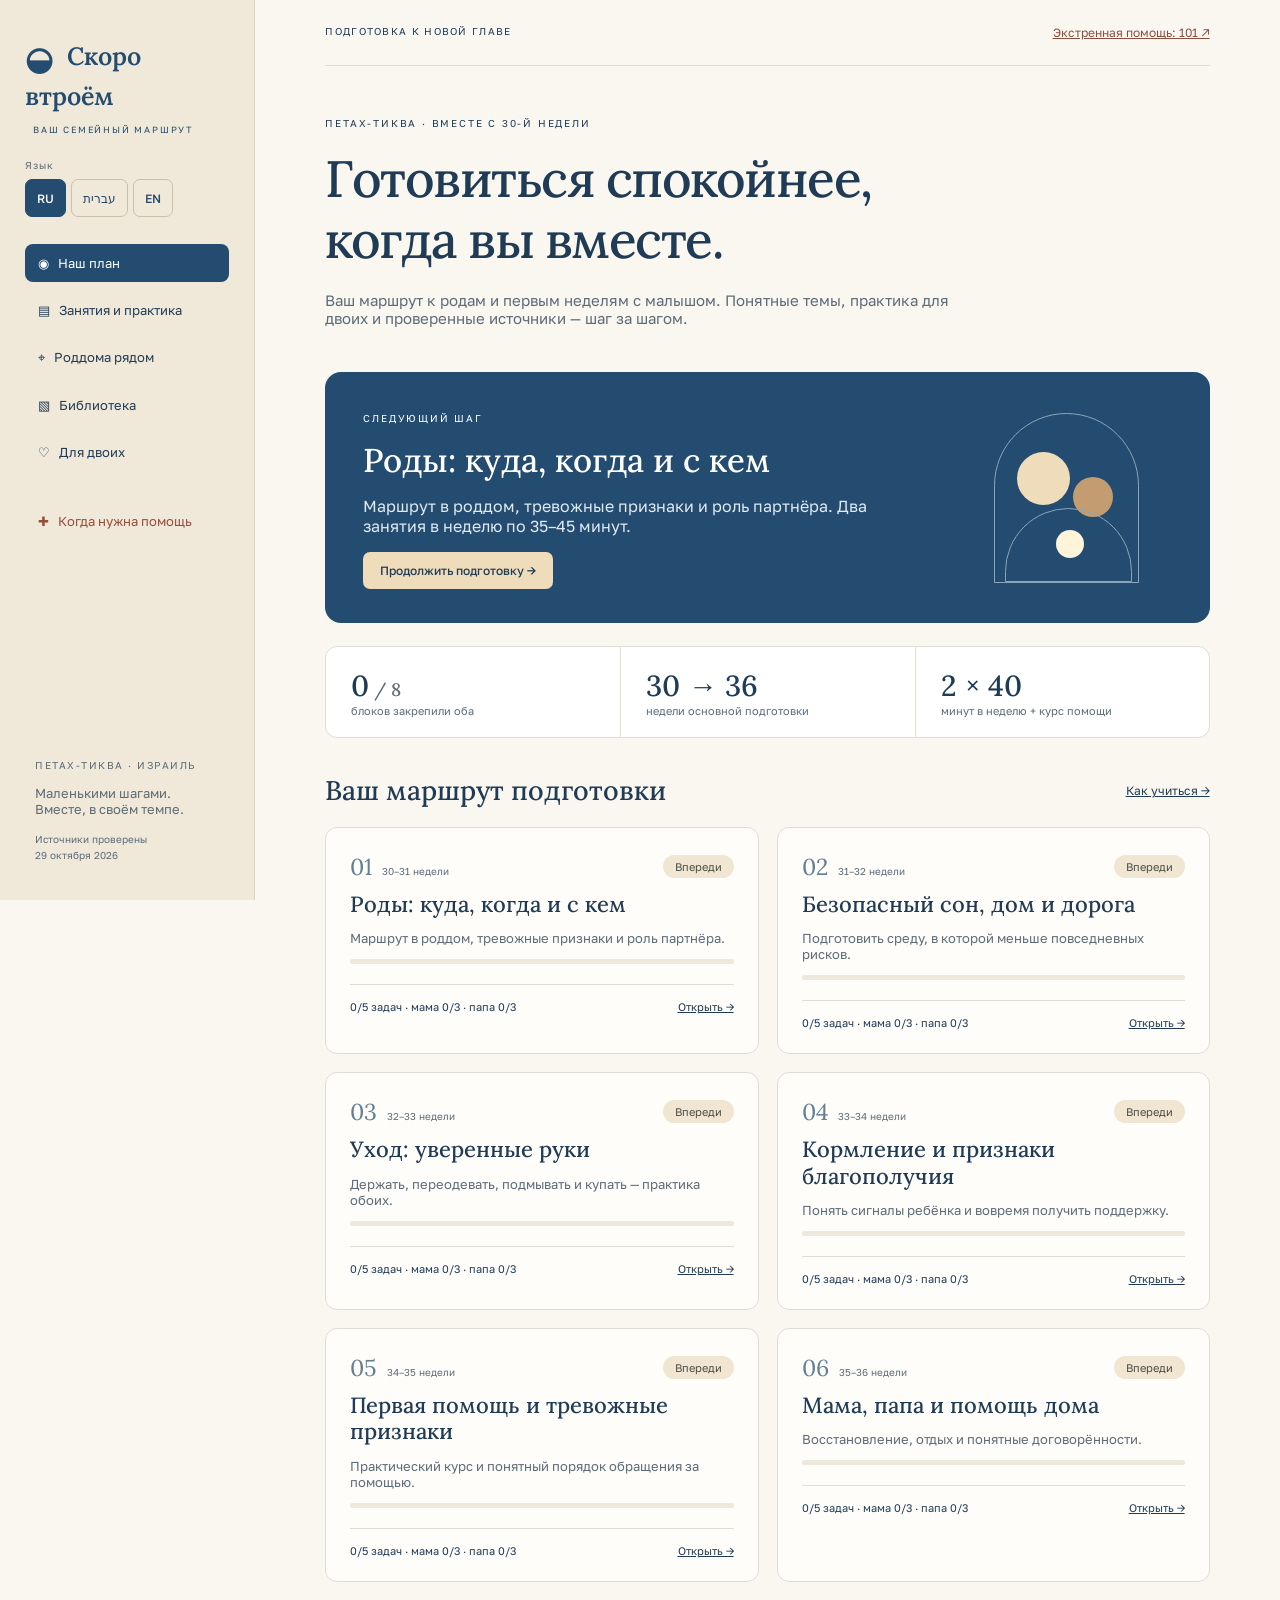
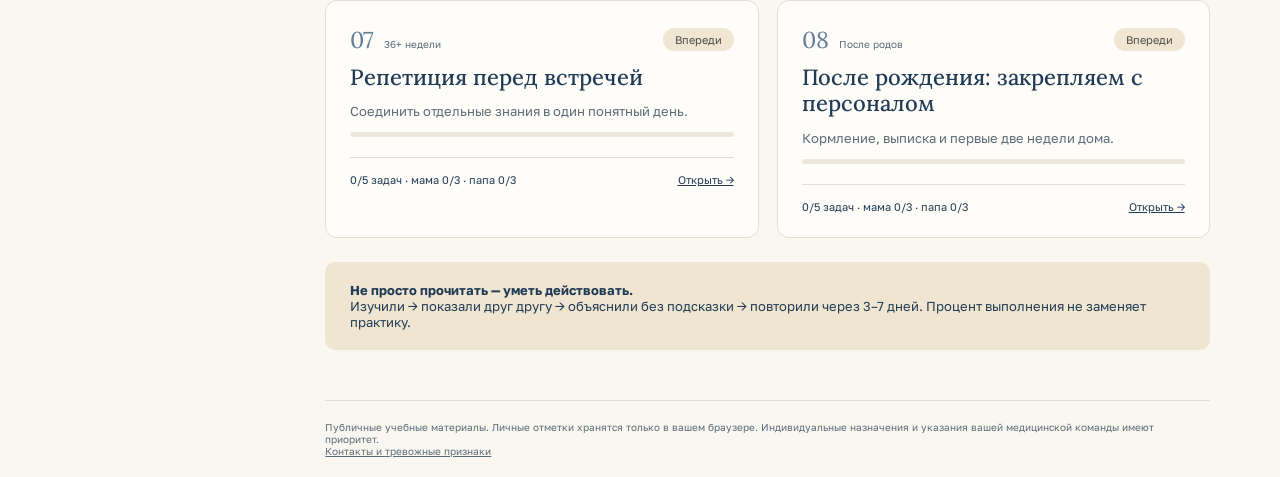
==== commit 9eee8dd8: "Add Russian Hebrew English and milk blue sand palette" ====
--- a/mobile.html
+++ b/mobile.html
@@ -1,10 +1,87 @@
 <!doctype html>
-<html lang="ru"><head><meta charset="utf-8"><meta name="viewport" content="width=device-width,initial-scale=1"><meta name="theme-color" content="#244e46"><title>Скоро втроём — подготовка родителей</title><style>@import url('https://fonts.googleapis.com/css2?family=Golos+Text:wght@400;500;600;700&family=Lora:wght@400;500;600&display=swap');
+<html lang="ru"><head><meta charset="utf-8"><meta name="viewport" content="width=device-width,initial-scale=1"><meta name="theme-color" content="#234c70"><title>Скоро втроём — подготовка родителей</title><style>@import url('https://fonts.googleapis.com/css2?family=Golos+Text:wght@400;500;600;700&family=Lora:wght@400;500;600&display=swap');
 :root{--bg:#f7f7f2;--ink:#253d36;--muted:#6c7771;--green:#244e46;--line:#dce2d9;--lime:#e3ebbd;--white:#fff;--rose:#f4e8e0}*{box-sizing:border-box}html{scroll-behavior:smooth}body{margin:0;background:var(--bg);color:var(--ink);font:15px/1.65,'Golos Text',Arial,sans-serif}a{color:inherit}aside{position:fixed;inset:0 auto 0 0;width:255px;background:#edf0e6;border-right:1px solid var(--line);padding:38px 25px;display:flex;flex-direction:column}.brand{text-decoration:none;font-family:Lora,Georgia,serif;font-size:25px;font-weight:600;line-height:1.3}.brand-icon{font-size:32px;vertical-align:middle;margin-right:7px}.brand-sub{display:block;font:9px 'Golos Text',sans-serif;letter-spacing:1.8px;margin:12px 0 40px 8px}nav{display:grid;gap:9px}nav a{text-decoration:none;padding:11px 13px;border-radius:8px;font-size:13px}nav a.active{background:var(--green);color:white}nav a:hover{background:#dce4d5}nav a.active:hover{background:var(--green)}nav .help-link{margin-top:22px;color:#9a4b3a}.aside-bottom{margin-top:auto;padding:25px 10px 0;color:var(--muted);font-size:13px}.small-cap{font-size:10px;letter-spacing:1.5px}.aside-bottom small{font-size:10px}main{margin-left:255px;padding:0 5.5%;max-width:1800px}header{padding:25px 0;border-bottom:1px solid var(--line);display:flex;justify-content:space-between;gap:20px;font-size:10px;letter-spacing:1.3px}header a{letter-spacing:0;color:#8a4e40;font-size:12px}h1,h2,h3{font-family:Lora,Georgia,serif;font-weight:500;line-height:1.2}h1{font-size:clamp(34px,4vw,57px);margin:17px 0 20px;letter-spacing:-1.5px}h2{font-size:30px;margin:0 0 15px}h3{font-size:22px;margin:10px 0}.intro{padding:45px 0 30px;max-width:820px}.intro p{max-width:660px;color:var(--muted);font-size:15px}.eyebrow{font-size:10px;letter-spacing:1.8px;text-transform:uppercase}.pill{display:inline-block;padding:5px 12px;background:#e9eedb;border-radius:30px;font-size:11px}.hero{background:var(--green);color:#fff;border-radius:16px;padding:34px 38px;display:grid;grid-template-columns:1fr 210px;gap:25px;position:relative;overflow:hidden}.hero p{color:#d5e3d9;max-width:520px}.hero h2{font-size:33px}.hero .art{display:flex;align-items:center;justify-content:center;position:relative;min-height:155px}.arch{width:145px;height:170px;border:1px solid #8aa48b;border-radius:90px 90px 0 0;position:relative}.circle{position:absolute;border-radius:50%;background:var(--lime);width:53px;height:53px;left:22px;top:38px}.circle.two{width:40px;height:40px;left:78px;top:63px;background:#cba98a}.circle.three{width:28px;height:28px;left:61px;top:116px;background:#f4f0d5}.arch:after{content:'';position:absolute;left:10px;bottom:0;width:125px;height:72px;border:1px solid #8aa48b;border-radius:90px 90px 0 0}.button,button{display:inline-block;background:var(--green);color:white;border:0;border-radius:7px;padding:11px 17px;text-decoration:none;font:500 12px 'Golos Text',Arial;cursor:pointer}.hero .button{background:var(--lime);color:var(--ink)}.button.secondary,button.secondary{background:transparent;border:1px solid var(--line);color:var(--ink)}button:hover,.button:hover{filter:brightness(.94)}button:focus-visible,a:focus-visible,input:focus-visible,textarea:focus-visible,select:focus-visible{outline:3px solid #bd873f;outline-offset:3px}.metrics{display:grid;grid-template-columns:repeat(3,1fr);margin:23px 0 36px;border:1px solid var(--line);border-radius:12px;background:#fff}.metric{padding:20px 25px}.metric+.metric{border-left:1px solid var(--line)}.metric strong{font-family:Lora,Georgia;font-size:29px;font-weight:500}.metric span{display:block;color:var(--muted);font-size:11px}.section-head{display:flex;justify-content:space-between;align-items:center;margin:35px 0 20px;gap:15px}.section-head h2{margin:0;font-size:27px}.grid{display:grid;grid-template-columns:repeat(2,minmax(0,1fr));gap:18px}.card{background:var(--white);border:1px solid var(--line);border-radius:12px;padding:24px}.card p{color:var(--muted);font-size:13px}.card .number{color:#8b997d;font-family:Lora;font-size:23px;margin-right:10px}.card-top{display:flex;align-items:center;justify-content:space-between;gap:10px}.tag{font-size:10px;color:var(--muted)}.card h3 a{text-decoration:none}.card h3 a:hover{text-decoration:underline}.card-bottom{border-top:1px solid var(--line);padding-top:15px;margin-top:20px;display:flex;justify-content:space-between;align-items:center;gap:10px;font-size:11px}.progress{height:5px;border-radius:5px;background:#edf0e8;margin-top:12px;overflow:hidden}.progress div{height:100%;background:#729064}.note{background:#eaf0dc;border-radius:10px;padding:20px 25px;font-size:13px;margin:24px 0}.note.warn{background:var(--rose)}.muted{color:var(--muted)}.content{max-width:900px}.content p,.content li{font-size:14px}.content li{margin:8px 0}.content ul{padding-left:22px}.block{margin:25px 0}.check{display:flex;gap:12px;align-items:flex-start;padding:12px 0;border-bottom:1px solid var(--line);font-size:14px}.check input{accent-color:var(--green);margin-top:6px;width:17px;height:17px;flex-shrink:0}.parents{display:grid;grid-template-columns:1fr 1fr;gap:15px;margin:25px 0}label.field{display:block;font-size:12px;margin:12px 0}input[type=text],input[type=date],input[type=number],textarea,select{width:100%;background:white;border:1px solid #bdcbbf;border-radius:6px;padding:11px;color:var(--ink);font:14px 'Golos Text',Arial}textarea{min-height:95px;resize:vertical}select{margin-top:7px}.source{display:block;padding:13px 0;border-bottom:1px solid var(--line);font-size:13px}.source span{display:block;color:var(--muted);font-size:11px}.quiz{padding:16px;background:#f4f5ee;border-radius:8px;margin:13px 0}.quiz p{margin-top:0}details summary{cursor:pointer;font-size:13px;color:var(--green)}details p{font-size:13px!important}.hospital-links{display:flex;gap:9px;flex-wrap:wrap}.danger{border-left:4px solid #ab5a47}.help-number{font-size:45px;font-family:Lora;line-height:1.3}.toolbar{display:flex;gap:10px;flex-wrap:wrap;margin:20px 0}.empty{padding:15px;border:1px dashed var(--line);border-radius:8px}footer{margin:50px 0 20px;border-top:1px solid var(--line);padding-top:20px;color:var(--muted);font-size:10px}footer a{display:block}.toast{position:fixed;bottom:20px;right:20px;background:var(--green);color:white;padding:12px 22px;border-radius:8px;z-index:10}.hide{display:none!important}@media(min-width:1400px){main{padding:0 7%}.grid{gap:22px}}@media(max-width:900px){aside{width:210px;padding:28px 15px}.brand{font-size:22px}main{margin-left:210px;padding:0 5%}.hero{grid-template-columns:1fr;padding:26px}.hero .art{display:none}.grid{grid-template-columns:1fr}}@media(max-width:640px){aside{position:static;width:auto;padding:18px 20px;display:block}.brand-sub,.aside-bottom{display:none}nav{display:flex;gap:5px;overflow:auto;margin-top:16px}nav a{white-space:nowrap;font-size:11px;padding:8px 10px}nav .help-link{margin-top:0}main{margin-left:0;padding:0 20px}header{font-size:8px;padding:16px 0;letter-spacing:.5px}header a{font-size:10px}.intro{padding:28px 0 15px}h1{font-size:38px}.hero h2{font-size:27px}.metrics{margin:18px 0 25px}.metric{padding:15px 10px}.metric strong{font-size:24px}.metric span{font-size:9px}.parents{grid-template-columns:1fr}.card{padding:20px}.section-head h2{font-size:24px}}@media print{aside,header,.toolbar,button,.hero .art{display:none}main{margin:0;padding:0}.card{break-inside:avoid}body{background:white}.grid{display:block}.card{margin:15px 0}a{color:black}}
 
 /* Comfortable phone controls and readable forms. */
-.quiz-parents{display:grid;grid-template-columns:1fr 1fr;gap:12px;margin-bottom:14px}.quiz-parents .check{font-size:12px;border:0}.card,.content{min-width:0}.source,.card p,.content li{overflow-wrap:anywhere}@media(max-width:640px){html{scroll-padding-top:20px}body{font-size:16px}aside{padding-bottom:12px}nav a{min-height:44px;display:flex;align-items:center}button,.button{min-height:44px;padding:13px 16px}input[type=text],input[type=date],textarea,select{font-size:16px;min-height:46px}.check{padding:15px 0;min-height:48px}.check input{width:22px;height:22px}.quiz-parents{grid-template-columns:1fr;gap:0}.toolbar{display:grid;grid-template-columns:1fr}.toolbar .button,.toolbar button{text-align:center;width:100%}.hospital-links{display:grid;grid-template-columns:1fr 1fr}.intro p,.content p,.content li{font-size:15px}.card p{font-size:14px}.section-head{flex-wrap:wrap}.hero{padding:25px}.hero .button{display:block;text-align:center}.metrics .metric{padding:15px 8px}.metrics .metric strong{font-size:22px}footer{padding-bottom:25px}.card-bottom{flex-wrap:wrap}.card-bottom a{padding:8px 0}}</style></head>
-<body><aside><a class="brand" href="#home"><span class="brand-icon">◒</span> Скоро втроём<span class="brand-sub">ВАШ СЕМЕЙНЫЙ МАРШРУТ</span></a><nav aria-label="Разделы"><a href="#home">◉ &nbsp; Наш план</a><a href="#learn">▤ &nbsp; Занятия и практика</a><a href="#hospitals">⌖ &nbsp; Роддома рядом</a><a href="#library">▧ &nbsp; Библиотека</a><a href="#team">♡ &nbsp; Для двоих</a><a href="#help" class="help-link">✚ &nbsp; Когда нужна помощь</a></nav><div class="aside-bottom"><span class="small-cap">ПЕТАХ-ТИКВА · ИЗРАИЛЬ</span><p>Маленькими шагами.<br>Вместе, в своём темпе.</p><small>Источники проверены<br>29 октября 2026</small></div></aside><main id="main"><header><span>ПОДГОТОВКА К НОВОЙ ГЛАВЕ</span><a href="tel:101">Экстренная помощь: 101 ↗</a></header><div id="view"></div><footer>Публичные учебные материалы. Личные отметки хранятся только в вашем браузере. Индивидуальные назначения и указания вашей медицинской команды имеют приоритет. <a href="#help">Контакты и тревожные признаки</a></footer></main><script id="portable-app">const base='https://me.health.gov.il/ru/parenting/';
+.quiz-parents{display:grid;grid-template-columns:1fr 1fr;gap:12px;margin-bottom:14px}.quiz-parents .check{font-size:12px;border:0}.card,.content{min-width:0}.source,.card p,.content li{overflow-wrap:anywhere}@media(max-width:640px){html{scroll-padding-top:20px}body{font-size:16px}aside{padding-bottom:12px}nav a{min-height:44px;display:flex;align-items:center}button,.button{min-height:44px;padding:13px 16px}input[type=text],input[type=date],textarea,select{font-size:16px;min-height:46px}.check{padding:15px 0;min-height:48px}.check input{width:22px;height:22px}.quiz-parents{grid-template-columns:1fr;gap:0}.toolbar{display:grid;grid-template-columns:1fr}.toolbar .button,.toolbar button{text-align:center;width:100%}.hospital-links{display:grid;grid-template-columns:1fr 1fr}.intro p,.content p,.content li{font-size:15px}.card p{font-size:14px}.section-head{flex-wrap:wrap}.hero{padding:25px}.hero .button{display:block;text-align:center}.metrics .metric{padding:15px 8px}.metrics .metric strong{font-size:22px}footer{padding-bottom:25px}.card-bottom{flex-wrap:wrap}.card-bottom a{padding:8px 0}}
+/* Milk, ocean blue and sand. Semantic warning colors remain distinct. */
+:root{--bg:#faf7f0;--ink:#203b55;--muted:#5c6b78;--green:#234c70;--line:#deded5;--lime:#eedcba;--white:#fffdfa;--rose:#f5e4dc}
+body{font-family:'Golos Text',Arial,sans-serif}
+aside{background:#f0e8d9;border-color:#dfd4c2}
+nav a:hover{background:#e4d8c2}nav a.active,nav a.active:hover{background:#234c70}
+.hero{background:#234c70}.hero p{color:#e1eaf1}.hero .button{background:#eedcba;color:#203b55}
+.pill{background:#f1e6d1;color:#4a4d45}.note{background:#f0e5d0}.progress{background:#eee7db}.progress div{background:#547c9b}
+.card .number{color:#627f94}.quiz{background:#f4efe5}.brand{color:#234c70}.metric+.metric{border-color:#e6ded0}
+.note.warn{background:var(--rose)}.arch,.arch:after{border-color:#8da5b7}.circle{background:#eedcba}.circle.two{background:#c49c72}.circle.three{background:#fff4d9}
+.language-switch{display:flex;gap:5px;align-items:center;margin:0 0 27px;direction:ltr}
+.language-switch button{background:transparent;color:#284866;border:1px solid #cbbfae;min-height:38px;padding:7px 11px;font-size:12px}
+.language-switch button[aria-pressed=true]{background:#234c70;color:#fff;border-color:#234c70}
+.language-switch button:hover{background:#dfd0b8}.language-switch button[aria-pressed=true]:hover{background:#234c70}
+.language-label{font-size:10px;letter-spacing:1px;color:#5c6b78;margin-bottom:8px;display:block}
+.brand-sub{margin-bottom:24px}
+input[type=text],input[type=date],input[type=number],textarea,select{border-color:#bec8ce}
+input[type=date],.help-number,a[href^="tel:"],.metrics strong{direction:ltr;unicode-bidi:isolate}
+[dir=rtl] body{font-family:Arial,'Golos Text',sans-serif}
+[dir=rtl] h1,[dir=rtl] h2,[dir=rtl] h3,[dir=rtl] .brand{font-family:Arial,sans-serif;letter-spacing:0;line-height:1.35}
+[dir=rtl] aside{inset:0 0 0 auto;border-right:0;border-left:1px solid var(--line)}
+[dir=rtl] main{margin-left:0;margin-right:255px}
+[dir=rtl] .brand-icon{margin-right:0;margin-left:7px}
+[dir=rtl] .card .number{margin-right:0;margin-left:10px}
+[dir=rtl] .metric+.metric{border-left:0;border-right:1px solid var(--line)}
+[dir=rtl] .content ul{padding-left:0;padding-right:22px}
+[dir=rtl] .danger{border-left:0;border-right:4px solid #ab5a47}
+@media(max-width:900px){[dir=rtl] main{margin-right:210px}}
+@media(max-width:640px){.language-switch{margin:15px 0 0}.language-switch button{min-height:44px;padding:10px 16px}.language-label{display:none}.brand-sub{margin-bottom:0}[dir=rtl] aside{position:static;border-left:0}[dir=rtl] main{margin-right:0}.language-switch{justify-content:flex-start}header{align-items:center}}
+</style></head>
+<body><aside><a class="brand" href="#home"><span class="brand-icon">◒</span> Скоро втроём<span class="brand-sub">ВАШ СЕМЕЙНЫЙ МАРШРУТ</span></a><span class="language-label">Язык</span><div class="language-switch" role="group" aria-label="Language / שפה / Язык"><button type="button" data-language="ru" lang="ru">RU</button><button type="button" data-language="he" lang="he">עברית</button><button type="button" data-language="en" lang="en">EN</button></div><nav aria-label="Разделы"><a href="#home">◉ &nbsp; Наш план</a><a href="#learn">▤ &nbsp; Занятия и практика</a><a href="#hospitals">⌖ &nbsp; Роддома рядом</a><a href="#library">▧ &nbsp; Библиотека</a><a href="#team">♡ &nbsp; Для двоих</a><a href="#help" class="help-link">✚ &nbsp; Когда нужна помощь</a></nav><div class="aside-bottom"><span class="small-cap">ПЕТАХ-ТИКВА · ИЗРАИЛЬ</span><p>Маленькими шагами.<br>Вместе, в своём темпе.</p><small>Источники проверены<br>29 октября 2026</small></div></aside><main id="main"><header><span>ПОДГОТОВКА К НОВОЙ ГЛАВЕ</span><a href="tel:101">Экстренная помощь: 101 ↗</a></header><div id="view"></div><footer>Публичные учебные материалы. Личные отметки хранятся только в вашем браузере. Индивидуальные назначения и указания вашей медицинской команды имеют приоритет. <a href="#help">Контакты и тревожные признаки</a></footer></main><script>window.PARENT_LANGUAGES={"en":{"lessons":[{"title":"Birth: where, when and with whom","week":"30–31","desc":"Your route to the maternity hospital, warning signs and your partner’s role.","intro":"The aim is to know the next step, even if labour starts earlier than expected. Your midwife’s individual instructions take priority over a universal contraction timer.","learn":["Discuss contractions, suspected waters breaking, bleeding and reduced fetal movements with your midwife. Do not wait for the next appointment if there are warning signs.","Discuss the stages of labour, pain relief options, possible interventions and recovery after different types of birth. Your birth preferences should leave room for medical decisions.","Confirm the schedule of remaining tests and vaccinations with your pregnancy care professional."],"tasks":["Chose a main and backup maternity hospital","Saved maternity emergency department contacts","Checked the route, entrance, parking and backup transport","Booked birth preparation and first aid classes","Wrote a short list of birth preferences and the partner’s role"],"quiz":["What do we do if regular painful contractions or suspected leaking waters occur at week 30?","How can the partner help during labour if the usual plan changes?"],"answers":["Contact the maternity emergency department and follow their instructions without waiting for a scheduled appointment. At this stage, preterm labour needs to be ruled out.","Help communicate with staff, remind them of birth preferences, provide agreed support and help understand the proposed steps."],"links":["er"],"related":"The route to medical help is also needed in the first aid module. After birth, use the same folder for discharge papers and care instructions."},{"title":"Safe sleep, home and travel","week":"31–32","desc":"Prepare an environment with fewer everyday risks.","intro":"Start with safety and a few essentials. A fully furnished nursery and a large stock of products are not necessary at the beginning.","learn":["Put your baby on their back on a separate, firm, flat, non-inclined sleep surface near the parents. Remove pillows, cot bumpers, toys and loose fabrics. For this project, choose a correctly sized sleeping bag instead of a loose blanket.","Sofas and armchairs are dangerous places to sleep with a baby. Plan ahead for another adult to take over when you are sleepy and for returning the baby to their cot after feeding.","Choose a car seat suitable for a newborn and install it rear-facing according to the seat and vehicle instructions. Do not use the car seat as a regular sleep space at home.","Remove burn, fall and smoke hazards. Do not carry hot items while holding your baby. Never leave a baby on a raised surface, even for a second."],"tasks":["Prepared and checked the sleep space","Each parent installed or checked the car seat attachment according to the instructions","Each parent practised securing a doll with the harness","Prepared nappies, clothes, a thermometer and a care area","Agreed who takes over if an adult is falling asleep"],"quiz":["Can we raise the mattress for sleep if the baby spits up?","What should you do if you are falling asleep with your baby on the sofa?"],"answers":["Routine sleep requires a flat, non-inclined surface; discuss individual medical circumstances with a doctor.","Move the baby to a safe cot and ask another adult to take over if available. Do not continue sleeping on the sofa with the baby."],"links":["sleep","hold"],"related":"Feeding and sleep deprivation are linked to safe sleep; support from a partner reduces the workload."},{"title":"Baby care: confident hands","week":"32–33","desc":"Holding, dressing, cleaning and bathing — practice for both parents.","intro":"Practise movements and preparation with a doll. After birth, ask staff to watch each of you care for your baby.","learn":["Support the head and neck when lifting and moving the baby. When handing the baby over, make sure the other adult is already holding them securely. Keep the face and airways clear.","Lay out everything needed for changing and bathing in advance. Never leave the baby alone on a changing surface or in water; if you need to step away, first place them safely in their cot.","Keep the umbilical cord stump dry; use products as directed by a professional. Learn about caring for skin folds, nappy rash and nails.","Swaddling is optional. If used, do not restrict breathing or hip movement, place the baby only on their back and stop at the first attempts to roll. Learn to use your carrier according to its instructions, checking positioning and unrestricted breathing."],"tasks":["Both parents lifted, handed over and put down a doll","Both parents changed a nappy and clothes","Both parents rehearsed bathing without leaving the baby alone","Reviewed cord, skin and nail care","Learned to use our thermometer according to its instructions"],"quiz":["You have run out of wipes while the baby is on the changing table. What next?","Can you step away for a few seconds during a bath?"],"answers":["First move the baby safely to their cot or take them with you; do not leave them on a raised surface.","No. If necessary, stop the bath, take the baby out and place them somewhere safe."],"links":["hold","bath","who"],"related":"Head support is fundamental to feeding, bathing and babywearing. Nappies help assess feeding."},{"title":"Feeding and signs of wellbeing","week":"33–34","desc":"Understand your baby’s cues and get support in time.","intro":"Learn the basics before birth. After birth, assess feeding effectiveness with a midwife, feeding specialist or paediatrician.","learn":["Learn early hunger cues, comfortable positions, signs of a deep latch and swallowing. Pain and difficulties are reasons to get help rather than endure them.","Feeding duration is not the only measure: the baby’s condition, wet nappies and weight trend matter. At discharge, obtain guidance for each day of life and whether to wake the baby for feeds.","If using formula, read the full Israeli Ministry of Health guidance and the specific product instructions: water, exact proportions, hygiene, use-by times and storage. Powdered formula is not sterile; particular medical circumstances require separate instructions.","Small amounts of spit-up differ from green, bloody or repeated vomiting with a worsening condition. Warning signs require medical assessment.","The partner can bring water and food, change nappies, help with positioning and settle the baby after feeding."],"tasks":["Chose an initial feeding plan and a feeding specialist’s contact","Watched a demonstration of latching","If formula is needed, studied local preparation guidance","Wrote questions about expressing, storage and difficulties","Prepared a brief observation log without unnecessary measurements"],"quiz":["Can we judge whether a baby is getting enough milk only by time at the breast?","The baby is feeding less well, unusually sleepy and has noticeably fewer wet nappies. What should we do?"],"answers":["No. Assessment includes swallowing and feeding effectiveness, the baby’s condition, urination and weight.","Seek medical assessment without delay; do not wait for a routine follow-up."],"links":["feed","express","formula","discharge"],"related":"Feeding → nappies and weight → assessment of nutrition and jaundice. Night-time support is linked to the mother’s rest."},{"title":"First aid and warning signs","week":"34–35","desc":"A practical course and a clear plan for getting help.","intro":"Videos help prepare for a class. Learn CPR and choking first aid on a manikin with an instructor — watching does not demonstrate competence.","learn":["In the course, practise assessing the baby, calling 101, infant CPR and choking first aid. Discuss falls, burns and seizures.","For breathing difficulties, turning blue, unresponsiveness or seizures, call 101 and follow the dispatcher’s instructions.","A temperature of 38 °C or higher in a baby under three months requires urgent medical assessment. Do not postpone seeking help until a scheduled visit.","Green or bloody vomit, marked lethargy, poor feeding, noticeably reduced urine or worsening jaundice require medical help without delay. If the condition is severe, call 101."],"tasks":["Mum completed practical training with an instructor","Dad completed practical training with an instructor","Both know the address to give the dispatcher and the number 101","Reviewed how to get help at night and on weekends","Repeated skills as recommended by the instructor"],"quiz":["Which number do we use in Israel, even if a foreign video gives a different one?","What do we tell the dispatcher?"],"answers":["101 — Magen David Adom.","What happened, the exact address and how to access it, a callback number, the baby’s age and condition; answer questions and follow instructions."],"links":["mda","baby","choke"],"related":"First aid involves more than movements: early recognition and accessible contacts also matter."},{"title":"Mum, dad and help at home","week":"35–36","desc":"Recovery, rest and clear agreements.","intro":"Caring for a baby includes caring for the adults. Allocate tasks around feeding and recovery rather than aiming for an equal number of duties.","learn":["Discuss recovery after vaginal and caesarean birth, wound care, permitted activity, pain relief and the postnatal check-up date with a doctor.","Heavy bleeding, shortness of breath, chest pain, fainting, a severe persistent headache or changes in vision require immediate medical help. If the condition is severe, call 101.","Severe confusion, hallucinations or immediate danger to oneself or the baby are an emergency. Arrange supervision for the baby, do not leave the adult alone and call 101.","Persistent low mood, anxiety, loss of interest or feeling unable to cope are reasons to contact a professional. Both parents may need support.","If crying makes you feel overwhelmed or angry, you can put the baby on their back in a safe cot, take a brief break and call for help. Never shake a baby."],"tasks":["Packed the hospital bag and documents","Arranged help for 14 days","Allocated meals, shopping, cleaning and communication with relatives","Discussed rest, taking over and visitor rules","Know the signs that mean mum needs medical help"],"quiz":["What do we do if crying causes intense frustration?","Who provides meals and practical help in the first days?"],"answers":["Put the baby safely on their back in their cot, take a brief break and ask someone to take over. Never shake the baby.","Name a specific person and a backup — fill in the agreement in the ‘Our team’ section."],"links":["mother"],"related":"Adults’ recovery and rest affect sleep safety, feeding and the ability to notice symptoms."},{"title":"A rehearsal before meeting your baby","week":"36+","desc":"Bring separate skills together into one manageable day.","intro":"There is no need to expand the shopping and reading lists now. Revisit weaker areas and check readiness for an ordinary day and unexpected situations.","learn":["Rehearse the journey to the maternity hospital: contacts, documents, transport and entrance. Confirm the selected hospital’s current rules.","Rehearse a care cycle with a doll: pick up → simulate a feed → change the nappy → settle → put down safely to sleep. Swap roles.","Revisit scenarios: an adult falling asleep, missing supplies during care, fever in a newborn and the mother feeling worse.","Check that help is actually available, the phone is charged and the backup plan is clear."],"tasks":["Checked the route and hospital bag","Both completed the care cycle","Reviewed warning signs and contacts","Scheduled repetition of weaker topics","Confirmed support after discharge"],"quiz":["How do we know a topic has really been mastered?","What matters more than the plan’s completion percentage?"],"answers":["Each person explains the essentials, demonstrates the required action and repeats it without prompts a few days later. Medical skills require suitable practical training.","Unresolved safety questions and a clear route to help."],"links":["er","sleep","mda"],"related":"Brings together all six previous modules."},{"title":"After birth: practise with staff","week":"After birth","desc":"Feeding, discharge and the first two weeks at home.","intro":"Theory becomes a skill with your own baby. A premature baby or complications require an individual plan from the care team.","learn":["Ask staff to observe each parent feeding and caring for the baby. Repeat the care instructions in your own words to check understanding.","Before discharge, obtain an individual plan for feeding, weight and jaundice monitoring, completed and remaining examinations, screening and vaccinations.","Write down all prescriptions and instructions for mother and baby: name, dose, method and duration. Do not choose medicines or supplements yourself.","Arrange a Tipat Halav appointment approximately two days after discharge, following the maternity hospital’s instructions. An earlier prescribed follow-up takes priority.","Keep brief records if useful: feeds, nappies, symptoms and prescribed medicines. Measure temperature if illness is suspected or as directed, and weight according to the agreed schedule."],"tasks":["Staff checked feeding and care","Have discharge papers and clear care instructions","Weight/jaundice follow-up scheduled if needed","Arranged a Tipat Halav appointment","Checked mum’s condition and follow-up plan"],"quiz":["Does a Tipat Halav appointment replace urgent care if the baby’s condition worsens?","What should we do if an instruction is unclear?"],"answers":["No. Warning signs require medical help without waiting for an appointment.","Clarify with the prescribing professional before use and write down the exact instructions."],"links":["discharge","feed","who"],"related":"Feeding, monitoring and the mother’s recovery are assessed together with staff."}],"ui":{"Скоро втроём":"Soon We’ll Be Three","Скоро втроём — подготовка родителей":"Soon We’ll Be Three — preparing for parenthood","ВАШ СЕМЕЙНЫЙ МАРШРУТ":"YOUR FAMILY JOURNEY","Разделы":"Sections","Наш план":"Our plan","Занятия и практика":"Lessons and practice","Роддома рядом":"Nearby maternity hospitals","Библиотека":"Library","Для двоих":"For both of us","Когда нужна помощь":"When to get help","ПЕТАХ-ТИКВА · ИЗРАИЛЬ":"PETAH TIKVA · ISRAEL","Маленькими шагами.":"Small steps.","Вместе, в своём темпе.":"Together, at your own pace.","Источники проверены":"Sources checked","29 октября 2026":"29 October 2026","ПОДГОТОВКА К НОВОЙ ГЛАВЕ":"PREPARING FOR A NEW CHAPTER","Экстренная помощь: 101 ↗":"Emergency help: 101 ↗","Публичные учебные материалы. Личные отметки хранятся только в вашем браузере. Индивидуальные назначения и указания вашей медицинской команды имеют приоритет.":"Public educational materials. Personal progress is stored only in your browser. Individual prescriptions and your medical team’s instructions take priority.","Контакты и тревожные признаки":"Contacts and warning signs","Петах-Тиква · вместе с 30-й недели":"Petah Tikva · together from week 30","Готовиться спокойнее,":"Preparation feels calmer","когда вы вместе.":"when you’re together.","Ваш маршрут к родам и первым неделям с малышом. Понятные темы, практика для двоих и проверенные источники — шаг за шагом.":"Your route to birth and the first weeks with your baby. Clear topics, practice for both parents and reliable sources — step by step.","СЛЕДУЮЩИЙ ШАГ":"NEXT STEP","Вы многое подготовили":"You have prepared a lot","Повторяйте навыки и уточняйте индивидуальные рекомендации с медицинской командой.":"Revisit your skills and clarify individual recommendations with your medical team.","Два занятия в неделю по 35–45 минут.":"Two sessions a week, 35–45 minutes each.","Продолжить подготовку →":"Continue preparing →","блоков закрепили оба":"modules consolidated by both","недели основной подготовки":"weeks of core preparation","минут в неделю + курс помощи":"minutes a week + first aid course","Ваш маршрут подготовки":"Your preparation journey","Как учиться →":"How to learn →","Не просто прочитать — уметь действовать.":"Go beyond reading — know how to act.","Изучили → показали друг другу → объяснили без подсказки → повторили через 3–7 дней. Процент выполнения не заменяет практику.":"Learn → demonstrate to each other → explain without prompts → repeat after 3–7 days. A completion percentage does not replace practice.","Учебный ритм":"Your learning rhythm","Меньше перегруза.":"Less overload.","Больше уверенности.":"More confidence.","У каждого свой темп. Ведущий организует тему, но базовым уходом и обращением за помощью владеют оба.":"Everyone has their own pace. One person leads each topic, but both learn basic care and how to seek help.","Одно занятие — 35–45 минут":"One session — 35–45 minutes","10 минут изучения · 15 минут практики · 5 минут объяснения друг другу · 5 минут записи вопросов. Меняйтесь ролями.":"10 minutes learning · 15 minutes practising · 5 minutes explaining to each other · 5 minutes writing questions. Swap roles.","Одна сверка в неделю":"One weekly review","Что получилось? Что осталось непонятным? Кому задать вопрос? Когда повторяем? Практический курс первой помощи проходит отдельно.":"What went well? What is still unclear? Who can answer our questions? When will we repeat it? Take the practical first aid course separately.","Шкала готовности каждого:":"Each parent’s readiness scale:","0 — не изучали; 1 — могу объяснить; 2 — могу показать; 3 — повторил без подсказки через 3–7 дней. Для СЛР нужна практика с инструктором; прикладывание к груди подтверждается после рождения.":"0 — not studied; 1 — I can explain; 2 — I can demonstrate; 3 — repeated without prompts after 3–7 days. CPR requires practice with an instructor; latching is checked after birth.","← Все занятия":"← All lessons","Понять главное":"Understand the essentials","Сделать вместе":"Do together","Мама":"Mum","Папа":"Dad","Мама · готовность":"Mum · readiness","Папа · готовность":"Dad · readiness","0 — пока не изучали":"0 — not studied yet","1 — могу объяснить":"1 — I can explain","2 — могу показать":"2 — I can demonstrate","3 — повторил без подсказки":"3 — repeated without prompts","Плановая дата":"Planned date","Повторить":"Repeat","Вопросы, договорённости и результат":"Questions, agreements and outcome","Что уточнить у акушерки, педиатра или инструктора?":"What should we ask the midwife, paediatrician or instructor?","Изменения сохраняются в этом браузере.":"Changes are saved in this browser.","Проверить себя":"Test yourself","Мама: ответил(а) без подсказки":"Mum: answered without prompts","Папа: ответил(а) без подсказки":"Dad: answered without prompts","Сверить ответ после обсуждения":"Check the answer after discussing","Связь с другими темами":"Links to other topics","Изучить и посмотреть":"Read and watch","Видео на официальных страницах могут содержать иностранные номера помощи. В Израиле экстренный номер — 101. Просмотр не заменяет практический курс.":"Videos on official pages may give foreign emergency numbers. In Israel, the emergency number is 101. Watching does not replace a practical course.","← Предыдущий блок":"← Previous module","Следующий блок →":"Next module →","Бейлинсон / Рабин":"Beilinson / Rabin","Петах-Тиква · Жаботински 39":"Petah Tikva · 39 Jabotinsky Street","Ближайший из этих вариантов к вашему городу. Начните с экскурсии и проверки конкретного входа в акушерский приёмный покой.":"The closest of these options to your city. Start with a tour and check the exact entrance to the maternity emergency department.","Официальный родильный сайт на иврите: курсы, экскурсии и подготовка к кормлению. Уточните доступный язык и правила сопровождения. Не путайте кампус Бейлинсон с другими кампусами Рабин.":"Official maternity website in Hebrew: courses, tours and feeding preparation. Check available languages and companion rules. Do not confuse the Beilinson campus with other Rabin campuses.","Лис / Ихилов":"Lis / Ichilov","Тель-Авив · Вейцман 6":"Tel Aviv · 6 Weizmann Street","Внутри кампуса нужен Lis Maternity and Women’s Hospital — акушерский приёмный покой, а не общий ER.":"Within the campus, go to the maternity emergency department at Lis Maternity and Women’s Hospital, rather than the general ER.","Официальная страница на английском. Акушерский приёмный покой: 03-6925678 / 03-6925655. Перед поездкой перепроверьте контакты и въезд.":"Official page in English. Maternity emergency department: 03-6925678 / 03-6925655. Recheck contact details and the entrance before travelling.","Шиба / Тель ха-Шомер":"Sheba / Tel HaShomer","Рамат-Ган · кампус Тель ха-Шомер":"Ramat Gan · Tel HaShomer campus","Ищите здание женщин и родов: בניין נשים ויולדות. Точную точку въезда в מיון יולדות подтвердите у больницы.":"Look for the women’s and maternity building: בניין נשים ויולדות. Confirm the exact entrance to מיון יולדות with the hospital.","Официальная страница родильных отделений на иврите. Общая точка кампуса может не совпадать с нужным входом.":"Official maternity departments page in Hebrew. The general campus map pin may not match the entrance you need.","Петах-Тиква и центр Израиля":"Petah Tikva and central Israel","Выбрать роддом.":"Choose a maternity hospital.","Проверить дорогу.":"Check the route.","Три крупных варианта для изучения. Здесь нет рейтинга «лучшего»: важны ваша беременность, доступная помощь, дорога и предпочтения.":"Three major options to explore. There is no ‘best’ ranking: your pregnancy, available care, journey and preferences matter.","Карты открывают маршрут от Петах-Тиквы. Уточните начальную точку в приложении. Время в пути зависит от пробок; точный въезд и акушерский приёмный покой нужно проверить заранее. При экстренном состоянии — 101.":"Maps open a route from Petah Tikva. Adjust the starting point in the app. Travel time depends on traffic; check the exact entrance and maternity emergency department in advance. In an emergency, call 101.","Сайт роддома":"Maternity hospital website","Маршрут":"Directions","Проверили вход и маршрут":"Checked the entrance and route","Что спросить на экскурсии":"Questions for your hospital tour","Когда и через какой вход приезжать? Какие документы взять? Кто может сопровождать? Какая поддержка кормления доступна? Как организованы обезболивание, совместное пребывание и помощь при осложнениях? На каком языке можно общаться?":"When should we come, and which entrance should we use? Which documents should we bring? Who can accompany us? What feeding support is available? How are pain relief, rooming-in and care for complications organised? Which languages can we use?","Наш выбор и запасной вариант":"Our choice and backup option","Проверенные материалы":"Reliable materials","Сначала понять.":"Understand first.","Потом попробовать.":"Then practise.","Официальные источники и видеодемонстрации. Открываются на сайтах организаций; язык указан рядом. Проверено 29.10.2026.":"Official sources and video demonstrations. They open on the organisations’ websites; the language is shown alongside. Checked 29 October 2026.","Видео подтверждены на официальных страницах; доступность воспроизведения зависит от внешнего сайта. Не выполняйте медицинские манипуляции только по ролику. Иностранные номера помощи не используйте в Израиле.":"Videos have been confirmed on official pages; playback availability depends on the external website. Do not perform medical procedures based solely on a video. Do not use foreign emergency numbers in Israel.","Посмотреть":"Watch","Прочитать и сохранить":"Read and save","Скачать полный текст плана":"Download the complete plan (Russian)","Роддом: акушерская неотложная помощь":"Maternity hospital: maternity emergency department","Больничная касса: линия медсестры / помощь ночью":"Health fund: nurse helpline / night-time assistance","Педиатр":"Paediatrician","Ближайшая «Типат халав» и запись":"Nearest Tipat Halav clinic and appointments","Консультант по кормлению":"Feeding specialist","Кто может приехать на помощь":"Who can come to help","Наш адрес, этаж и код входа для диспетчера":"Our address, floor and entry code for the dispatcher","Ваши договорённости":"Your agreements","Одна команда.":"One team.","Разные роли.":"Different roles.","Конкретные имена и посильная нагрузка. Договорённости можно менять после рождения — это нормальная часть подготовки.":"Name specific people and set a manageable workload. Agreements can change after birth — this is a normal part of preparing.","Где хранятся записи:":"Where your records are stored:","на этом устройстве, в этом браузере. Учебные материалы доступны всем посетителям. Ваши отметки и введённые контакты остаются в этом браузере и не загружаются в GitHub. Для двух телефонов передавайте копию с прогрессом друг другу. Автоматической синхронизации нет; одновременно изменённые копии не объединяются. Согласуйте, у кого сейчас последняя версия.":"on this device, in this browser. Educational materials are available to all visitors. Your progress and entered contacts remain in this browser and are not uploaded to GitHub. To use two phones, share a copy containing your progress with each other. There is no automatic synchronisation; copies edited at the same time are not merged. Agree who currently has the latest version.","Копия сайта с нашими отметками":"Website copy with our progress","Файл прогресса":"Progress file","Загрузить прогресс":"Import progress","Печать этой страницы":"Print this page","Контакты под рукой":"Contacts at hand","Экстренная медицинская помощь:":"Emergency medical help:","Первые 14 дней":"The first 14 days","Еда и вода для мамы, покупки":"Food and water for mum, shopping","Подгузники и успокоение после кормления":"Nappies and settling after feeding","Стирка, посуда, минимальная уборка":"Laundry, dishes and essential cleaning","Запись к специалистам и транспорт":"Medical appointments and transport","Общение с близкими и правила визитов":"Communication with relatives and visitor rules","Отдых каждого и резервная подмена":"Rest for each parent and backup support","Кто помогает и кто подменит":"Who helps and who is the backup","Наше время для двух занятий в неделю":"Our times for two weekly sessions","Ежедневная сверка после родов: как себя чувствует каждый? Кому нужна подмена? Что сегодня можно отменить? Попросить помощи — часть заботы о семье.":"Daily check-in after birth: how is each person feeling? Who needs someone to take over? What can we cancel today? Asking for help is part of caring for your family.","Сохраните до родов":"Save before birth","Когда нужна":"When to seek","медицинская помощь.":"medical help.","Это ориентиры для обращения, а не способ поставить диагноз. При сомнениях и ухудшении состояния не ждите прохождения учебного блока.":"These are guidelines for seeking care, not a way to diagnose. If in doubt or the condition worsens, do not wait to complete a learning module.","ЭКСТРЕННАЯ ПОМОЩЬ В ИЗРАИЛЕ":"EMERGENCY HELP IN ISRAEL","Маген Давид Адом. При выраженном нарушении дыхания, посинении, отсутствии реакции или судорогах у ребёнка — вызывайте помощь и выполняйте указания диспетчера.":"Magen David Adom. If a baby has severe breathing difficulties, turns blue, is unresponsive or has seizures, call for help and follow the dispatcher’s instructions.","Сообщите, что случилось, точный адрес, возраст и состояние, номер для обратного звонка. Не задерживайте вызов ради поиска информации на сайте.":"State what happened, the exact address, age and condition, and a callback number. Do not delay calling to look for information on this website.","Ребёнку нужна срочная оценка":"Your baby needs urgent assessment","Температура 38 °C и выше до трёх месяцев.":"Temperature of 38 °C or higher under three months of age.","Зелёная или кровянистая рвота.":"Green or bloody vomit.","Необычная вялость, ребёнка трудно разбудить.":"Unusual lethargy or difficulty waking the baby.","Ухудшение кормления и заметно меньше мочи.":"Poorer feeding and noticeably less urine.","Нарастающая желтуха с плохим питанием или вялостью.":"Worsening jaundice with poor feeding or lethargy.","При тяжёлом состоянии — 101; иначе немедленно свяжитесь с доступной медицинской службой для срочной оценки, не ожидая планового визита.":"If the condition is severe, call 101; otherwise contact an available medical service immediately for urgent assessment without waiting for a scheduled visit.","Во время беременности":"During pregnancy","Снижение шевелений, кровянистые выделения, подозрение на излитие вод, необычная сильная боль или признаки преждевременных родов — повод без промедления обратиться в акушерскую неотложную помощь. Не откладывайте до следующего приёма.":"Reduced fetal movements, vaginal bleeding, suspected waters breaking, unusual severe pain or signs of preterm labour are reasons to contact the maternity emergency department without delay. Do not wait until your next appointment.","Состояние мамы после родов":"Mum’s health after birth","Сильное кровотечение, боль в груди, затруднённое дыхание, обморок, сильная непрекращающаяся головная боль, нарушения зрения требуют немедленной помощи. При тяжёлом состоянии — 101.":"Heavy bleeding, chest pain, difficulty breathing, fainting, a severe persistent headache or changes in vision require immediate help. If the condition is severe, call 101.","При выраженной спутанности, галлюцинациях или непосредственной опасности для себя/ребёнка не оставляйте взрослого одного, обеспечьте присмотр за ребёнком и вызовите 101.":"In cases of severe confusion, hallucinations or immediate danger to oneself or the baby, do not leave the adult alone, arrange supervision for the baby and call 101.","Заполнить личные контакты →":"Fill in personal contacts →","Сохранено на этом устройстве. Для передачи партнёру скачайте копию.":"Saved on this device. Download a copy to share with your partner.","На устройстве не сохранено: скачайте копию с прогрессом до закрытия страницы.":"Not saved on this device: download a copy with your progress before closing the page.","Заменить текущие отметки и записи данными из файла?":"Replace current progress and records with the data from this file?","Прогресс загружен":"Progress imported","Не удалось прочитать файл прогресса.":"Could not read the progress file.","В копию войдут отметки, заметки и заполненные контакты. Сохранить файл для вас и партнёра?":"The copy will contain progress, notes and entered contacts. Save a file for you and your partner?","Скачайте копию и передайте её партнёру.":"Download a copy and share it with your partner.","Безопасный сон · Минздрав Израиля":"Safe sleep · Israeli Ministry of Health","Русский · рекомендации":"Russian · guidance","Как брать и держать малыша · Минздрав Израиля":"Picking up and holding a baby · Israeli Ministry of Health","Русский · инструкция":"Russian · instructions","Когда обращаться в акушерскую неотложную помощь":"When to visit the maternity emergency department","Русский · Минздрав Израиля":"Russian · Israeli Ministry of Health","Приготовление детской смеси":"Preparing infant formula","Прикладывание к груди":"Positioning and attachment for breastfeeding","Английский · NHS · страница с видео":"English · NHS · page with video","Положения, захват груди и ручное сцеживание":"Positions, attachment and hand expressing","Английский · Royal Surrey NHS · видео":"English · Royal Surrey NHS · video","Купание младенца":"Bathing a baby","Английский · North Tees NHS · видео и текст":"English · North Tees NHS · video and text","Помощь, если ребёнок подавился":"Helping a choking baby","Английский · NHS / St John Ambulance · видео":"English · NHS / St John Ambulance · video","Опасные признаки у ребёнка":"Warning signs in a baby","Английский · NHS":"English · NHS","Тревожные симптомы у мамы":"Maternal warning signs","Английский · CDC · памятка PDF":"English · CDC · PDF leaflet","Первичный уход и запись в «Типат халав»":"Initial newborn care and Tipat Halav appointments","Уход за новорождённым":"Caring for a newborn","Английский · ВОЗ":"English · WHO","Как вызвать помощь: 101":"Calling for help: 101","Английский · Маген Давид Адом":"English · Magen David Adom","Роды: куда, когда и с кем":"Birth: where, when and with whom","Маршрут в роддом, тревожные признаки и роль партнёра.":"Your route to the maternity hospital, warning signs and your partner’s role.","Задача — знать следующий шаг, даже если роды начнутся раньше ожидаемого. Индивидуальные указания акушерки важнее универсального таймера схваток.":"The aim is to know the next step, even if labour starts earlier than expected. Your midwife’s individual instructions take priority over a universal contraction timer.","С акушеркой разберите схватки, подозрение на излитие вод, кровотечение и снижение шевелений. Не ждите очередного приёма при тревожных признаках.":"Discuss contractions, suspected waters breaking, bleeding and reduced fetal movements with your midwife. Do not wait for the next appointment if there are warning signs.","Обсудите этапы родов, варианты обезболивания, возможные вмешательства и восстановление после разных способов родоразрешения. План пожеланий должен оставлять место медицинским решениям.":"Discuss the stages of labour, pain relief options, possible interventions and recovery after different types of birth. Your birth preferences should leave room for medical decisions.","Уточните календарь оставшихся обследований и прививок у ведущего беременность специалиста.":"Confirm the schedule of remaining tests and vaccinations with your pregnancy care professional.","Выбрали основной и резервный роддом":"Chose a main and backup maternity hospital","Сохранили контакты акушерской неотложной помощи":"Saved maternity emergency department contacts","Проверили дорогу, въезд, парковку и запасной транспорт":"Checked the route, entrance, parking and backup transport","Записались на подготовку к родам и первую помощь":"Booked birth preparation and first aid classes","Составили короткий список пожеланий и роль партнёра":"Wrote a short list of birth preferences and the partner’s role","Что делаем, если на 30-й неделе появились регулярные болезненные схватки или подозрение на подтекание вод?":"What do we do if regular painful contractions or suspected leaking waters occur at week 30?","Как партнёр помогает в родах, если привычный план меняется?":"How can the partner help during labour if the usual plan changes?","Связываемся с акушерской неотложной помощью и следуем указаниям без ожидания планового приёма. На этом сроке нужно исключить преждевременные роды.":"Contact the maternity emergency department and follow their instructions without waiting for a scheduled appointment. At this stage, preterm labour needs to be ruled out.","Помогает общаться с персоналом, напоминает пожелания, оказывает согласованную поддержку и помогает понять предлагаемые действия.":"Help communicate with staff, remind them of birth preferences, provide agreed support and help understand the proposed steps.","Маршрут помощи нужен и в блоке первой помощи. После родов эту же папку используем для выписки и назначений.":"The route to medical help is also needed in the first aid module. After birth, use the same folder for discharge papers and care instructions.","Безопасный сон, дом и дорога":"Safe sleep, home and travel","Подготовить среду, в которой меньше повседневных рисков.":"Prepare an environment with fewer everyday risks.","Сначала безопасность и несколько необходимых вещей. Полная детская комната и большой запас товаров для старта не обязательны.":"Start with safety and a few essentials. A fully furnished nursery and a large stock of products are not necessary at the beginning.","Укладывайте ребёнка на спину, на отдельную твёрдую ровную поверхность без наклона рядом с родителями. Уберите подушки, бортики, игрушки и свободные ткани. Для проекта выбираем подходящий по размеру спальный мешок вместо свободного одеяла.":"Put your baby on their back on a separate, firm, flat, non-inclined sleep surface near the parents. Remove pillows, cot bumpers, toys and loose fabrics. For this project, choose a correctly sized sleeping bag instead of a loose blanket.","Диван и кресло опасны для сна с младенцем. Заранее продумайте подмену при сонливости взрослого и возвращение ребёнка в кроватку после кормления.":"Sofas and armchairs are dangerous places to sleep with a baby. Plan ahead for another adult to take over when you are sleepy and for returning the baby to their cot after feeding.","Автокресло выбирайте для новорождённого и устанавливайте против хода движения по инструкции кресла и автомобиля. Не используйте кресло как обычное место сна дома.":"Choose a car seat suitable for a newborn and install it rear-facing according to the seat and vehicle instructions. Do not use the car seat as a regular sleep space at home.","Уберите риски ожогов, падений и дыма. Не переносите горячее с ребёнком на руках. Младенца нельзя оставлять на высоте даже на секунду.":"Remove burn, fall and smoke hazards. Do not carry hot items while holding your baby. Never leave a baby on a raised surface, even for a second.","Подготовили и проверили место сна":"Prepared and checked the sleep space","Каждый установил или проверил крепление кресла по инструкции":"Each parent installed or checked the car seat attachment according to the instructions","Каждый потренировал фиксацию куклы ремнями":"Each parent practised securing a doll with the harness","Подготовили подгузники, одежду, термометр и место ухода":"Prepared nappies, clothes, a thermometer and a care area","Договорились о подмене, если взрослый засыпает":"Agreed who takes over if an adult is falling asleep","Можно ли при срыгиваниях приподнять матрас для сна?":"Can we raise the mattress for sleep if the baby spits up?","Что делать, если засыпаете с малышом на диване?":"What should you do if you are falling asleep with your baby on the sofa?","Для обычного сна нужна ровная поверхность без наклона; индивидуальные медицинские ситуации обсуждаются с врачом.":"Routine sleep requires a flat, non-inclined surface; discuss individual medical circumstances with a doctor.","Переложить ребёнка в безопасную кроватку и позвать подмену, если она доступна. Не продолжать сон на диване с ребёнком.":"Move the baby to a safe cot and ask another adult to take over if available. Do not continue sleeping on the sofa with the baby.","Кормление и недосып связаны с безопасностью сна; помощь партнёра снижает нагрузку.":"Feeding and sleep deprivation are linked to safe sleep; support from a partner reduces the workload.","Уход: уверенные руки":"Baby care: confident hands","Держать, переодевать, подмывать и купать — практика обоих.":"Holding, dressing, cleaning and bathing — practice for both parents.","На кукле отрабатываем движения и порядок подготовки. После рождения просим персонал посмотреть, как каждый из нас делает это с ребёнком.":"Practise movements and preparation with a doll. After birth, ask staff to watch each of you care for your baby.","Поддерживайте голову и шею при поднятии и перекладывании. При передаче убедитесь, что второй взрослый уже надёжно держит малыша. Лицо и дыхательные пути остаются открытыми.":"Support the head and neck when lifting and moving the baby. When handing the baby over, make sure the other adult is already holding them securely. Keep the face and airways clear.","Заранее раскладывайте всё для подгузника и купания. Ребёнок не остаётся один на пеленальной поверхности или в воде; если нужно отойти — сначала безопасно разместите его в кроватке.":"Lay out everything needed for changing and bathing in advance. Never leave the baby alone on a changing surface or in water; if you need to step away, first place them safely in their cot.","Пуповинный остаток держат сухим; средства применяют по указанию специалиста. Разберите уход за складками кожи, опрелостями и ногтями.":"Keep the umbilical cord stump dry; use products as directed by a professional. Learn about caring for skin folds, nappy rash and nails.","Пеленание необязательно. Если используете — не ограничивайте дыхание и движения бёдер, укладывайте только на спину и прекращайте при первых попытках переворота. Переноску изучайте по инструкции с проверкой положения и свободного дыхания.":"Swaddling is optional. If used, do not restrict breathing or hip movement, place the baby only on their back and stop at the first attempts to roll. Learn to use your carrier according to its instructions, checking positioning and unrestricted breathing.","Оба подняли, передали и переложили куклу":"Both parents lifted, handed over and put down a doll","Оба сменили подгузник и одежду":"Both parents changed a nappy and clothes","Оба отрепетировали купание без оставления ребёнка":"Both parents rehearsed bathing without leaving the baby alone","Разобрали уход за пупком, кожей и ногтями":"Reviewed cord, skin and nail care","Освоили свой термометр по инструкции":"Learned to use our thermometer according to its instructions","Салфетки закончились, а ребёнок на пеленальном столике. Что дальше?":"You have run out of wipes while the baby is on the changing table. What next?","Можно ли отойти на несколько секунд во время купания?":"Can you step away for a few seconds during a bath?","Сначала безопасно переложить ребёнка в кроватку или взять с собой; не оставлять на высоте.":"First move the baby safely to their cot or take them with you; do not leave them on a raised surface.","Нет. При необходимости прекратить купание, вынуть ребёнка и безопасно разместить.":"No. If necessary, stop the bath, take the baby out and place them somewhere safe.","Поддержка головы — основа кормления, купания и переноски. Подгузники помогают оценивать питание.":"Head support is fundamental to feeding, bathing and babywearing. Nappies help assess feeding.","Кормление и признаки благополучия":"Feeding and signs of wellbeing","Понять сигналы ребёнка и вовремя получить поддержку.":"Understand your baby’s cues and get support in time.","До родов изучаем основы. После рождения эффективность кормления оценивают вместе с акушеркой, консультантом или педиатром.":"Learn the basics before birth. After birth, assess feeding effectiveness with a midwife, feeding specialist or paediatrician.","Разберите ранние сигналы голода, удобные положения, признаки глубокого захвата и глотания. Боль и трудности — повод получить помощь, а не терпеть.":"Learn early hunger cues, comfortable positions, signs of a deep latch and swallowing. Pain and difficulties are reasons to get help rather than endure them.","Оценивают не только длительность кормления: важны состояние ребёнка, мокрые подгузники и динамика веса. Нормы по дням жизни и необходимость будить на кормления получите при выписке.":"Feeding duration is not the only measure: the baby’s condition, wet nappies and weight trend matter. At discharge, obtain guidance for each day of life and whether to wake the baby for feeds.","Если используете смесь, изучите полную инструкцию Минздрава Израиля и конкретного продукта: вода, точные пропорции, гигиена, время использования и хранение. Порошковая смесь не стерильна; особые медицинские случаи требуют отдельной инструкции.":"If using formula, read the full Israeli Ministry of Health guidance and the specific product instructions: water, exact proportions, hygiene, use-by times and storage. Powdered formula is not sterile; particular medical circumstances require separate instructions.","Небольшое срыгивание отличается от зелёной, кровянистой или повторной рвоты с ухудшением состояния. При тревожных признаках нужна медицинская оценка.":"Small amounts of spit-up differ from green, bloody or repeated vomiting with a worsening condition. Warning signs require medical assessment.","Партнёр может приносить воду и еду, менять подгузник, помогать с положением и успокаивать ребёнка после кормления.":"The partner can bring water and food, change nappies, help with positioning and settle the baby after feeding.","Выбрали основной план питания и контакт консультанта":"Chose an initial feeding plan and a feeding specialist’s contact","Посмотрели демонстрацию прикладывания":"Watched a demonstration of latching","Если нужна смесь — изучили местную инструкцию приготовления":"If formula is needed, studied local preparation guidance","Записали вопросы о сцеживании, хранении и трудностях":"Wrote questions about expressing, storage and difficulties","Подготовили краткую форму наблюдений без лишних измерений":"Prepared a brief observation log without unnecessary measurements","Можно ли судить о достаточности питания только по времени у груди?":"Can we judge whether a baby is getting enough milk only by time at the breast?","Ребёнок хуже ест, стал необычно сонным, мокрых подгузников заметно меньше. Что делать?":"The baby is feeding less well, unusually sleepy and has noticeably fewer wet nappies. What should we do?","Нет. Оценка включает глотание/эффективность кормления, состояние, мочеиспускания и вес.":"No. Assessment includes swallowing and feeding effectiveness, the baby’s condition, urination and weight.","Безотлагательно обратиться за медицинской оценкой; не ждать обычного контрольного визита.":"Seek medical assessment without delay; do not wait for a routine follow-up.","Кормление → подгузники и вес → оценка питания и желтухи. Ночная помощь связана с отдыхом мамы.":"Feeding → nappies and weight → assessment of nutrition and jaundice. Night-time support is linked to the mother’s rest.","Первая помощь и тревожные признаки":"First aid and warning signs","Практический курс и понятный порядок обращения за помощью.":"A practical course and a clear plan for getting help.","Видео помогает подготовиться к занятию. СЛР и помощь при удушье осваивают на манекене с инструктором — просмотр не подтверждает навык.":"Videos help prepare for a class. Learn CPR and choking first aid on a manikin with an instructor — watching does not demonstrate competence.","На курсе отработайте оценку состояния, вызов 101, СЛР младенца и помощь при удушье. Обсудите падения, ожоги и судороги.":"In the course, practise assessing the baby, calling 101, infant CPR and choking first aid. Discuss falls, burns and seizures.","При нарушении дыхания, посинении, отсутствии реакции или судорогах вызывайте 101 и выполняйте указания диспетчера.":"For breathing difficulties, turning blue, unresponsiveness or seizures, call 101 and follow the dispatcher’s instructions.","Температура 38 °C и выше у ребёнка младше трёх месяцев требует срочной медицинской оценки. Не откладывайте обращение до планового визита.":"A temperature of 38 °C or higher in a baby under three months requires urgent medical assessment. Do not postpone seeking help until a scheduled visit.","Зелёная или кровянистая рвота, выраженная вялость, плохое питание, заметное уменьшение мочи или нарастающая желтуха требуют безотлагательной медицинской помощи. При тяжёлом состоянии — 101.":"Green or bloody vomit, marked lethargy, poor feeding, noticeably reduced urine or worsening jaundice require medical help without delay. If the condition is severe, call 101.","Мама прошла практику с инструктором":"Mum completed practical training with an instructor","Папа прошёл практику с инструктором":"Dad completed practical training with an instructor","Оба знают адрес для диспетчера и номер 101":"Both know the address to give the dispatcher and the number 101","Разобрали порядок обращения ночью и в выходные":"Reviewed how to get help at night and on weekends","Повторили навыки по рекомендациям инструктора":"Repeated skills as recommended by the instructor","Какой номер используем в Израиле, даже если в иностранном видео звучит другой?":"Which number do we use in Israel, even if a foreign video gives a different one?","Что сообщаем диспетчеру?":"What do we tell the dispatcher?","101 — Маген Давид Адом.":"101 — Magen David Adom.","Что случилось, точный адрес и доступ к нему, номер для обратного звонка, возраст и состояние ребёнка; отвечаем на вопросы и выполняем указания.":"What happened, the exact address and how to access it, a callback number, the baby’s age and condition; answer questions and follow instructions.","Для первой помощи нужны не только движения: важны раннее распознавание и доступные контакты.":"First aid involves more than movements: early recognition and accessible contacts also matter.","Мама, папа и помощь дома":"Mum, dad and help at home","Восстановление, отдых и понятные договорённости.":"Recovery, rest and clear agreements.","Забота о ребёнке включает заботу о взрослых. Распределяем задачи с учётом кормления и восстановления, а не добиваемся одинакового числа обязанностей.":"Caring for a baby includes caring for the adults. Allocate tasks around feeding and recovery rather than aiming for an equal number of duties.","Обсудите с врачом восстановление после вагинальных родов и кесарева сечения, уход за швами, допустимую нагрузку, обезболивание и дату послеродового осмотра.":"Discuss recovery after vaginal and caesarean birth, wound care, permitted activity, pain relief and the postnatal check-up date with a doctor.","Сильное кровотечение, одышка, боль в груди, обморок, сильная непрекращающаяся головная боль или нарушение зрения требуют немедленной медицинской помощи. При тяжёлом состоянии — 101.":"Heavy bleeding, shortness of breath, chest pain, fainting, a severe persistent headache or changes in vision require immediate medical help. If the condition is severe, call 101.","Выраженная спутанность, галлюцинации или непосредственная опасность для себя/ребёнка — экстренная ситуация. Обеспечьте присмотр за ребёнком, не оставляйте взрослого одного и вызовите 101.":"Severe confusion, hallucinations or immediate danger to oneself or the baby are an emergency. Arrange supervision for the baby, do not leave the adult alone and call 101.","Устойчивая подавленность, тревога, утрата интереса или ощущение, что не справляетесь, — повод обратиться к специалисту. Поддержка может понадобиться обоим родителям.":"Persistent low mood, anxiety, loss of interest or feeling unable to cope are reasons to contact a professional. Both parents may need support.","При раздражении от плача можно положить ребёнка на спину в безопасную кроватку, сделать короткую паузу и позвать помощь. Никогда не трясите ребёнка.":"If crying makes you feel overwhelmed or angry, you can put the baby on their back in a safe cot, take a brief break and call for help. Never shake a baby.","Собрали сумку и документы":"Packed the hospital bag and documents","Договорились о помощи на 14 дней":"Arranged help for 14 days","Распределили еду, покупки, уборку и связь с близкими":"Allocated meals, shopping, cleaning and communication with relatives","Обсудили отдых, подмену и правила визитов":"Discussed rest, taking over and visitor rules","Знаем признаки, требующие помощи маме":"Know the signs that mean mum needs medical help","Что делаем, если плач вызывает сильное раздражение?":"What do we do if crying causes intense frustration?","Кто обеспечивает еду и бытовую помощь в первые дни?":"Who provides meals and practical help in the first days?","Безопасно укладываем ребёнка в кроватку на спину, делаем короткую паузу, обращаемся за подменой. Никогда не трясём.":"Put the baby safely on their back in their cot, take a brief break and ask someone to take over. Never shake the baby.","Нужен конкретный человек и резерв — заполните договорённость в разделе «Наша команда».":"Name a specific person and a backup — fill in the agreement in the ‘Our team’ section.","Восстановление и отдых взрослых влияют на безопасность сна, кормление и способность замечать симптомы.":"Adults’ recovery and rest affect sleep safety, feeding and the ability to notice symptoms.","Репетиция перед встречей":"A rehearsal before meeting your baby","Соединить отдельные знания в один понятный день.":"Bring separate skills together into one manageable day.","Сейчас не нужно расширять список покупок и материалов. Повторяем слабые места и проверяем готовность к обычному дню и неожиданностям.":"There is no need to expand the shopping and reading lists now. Revisit weaker areas and check readiness for an ordinary day and unexpected situations.","Проиграйте поездку в роддом: контакты, документы, транспорт, вход. Уточните актуальные правила выбранной больницы.":"Rehearse the journey to the maternity hospital: contacts, documents, transport and entrance. Confirm the selected hospital’s current rules.","На кукле проиграйте цикл: взять → накормить условно → сменить подгузник → успокоить → уложить безопасно. Меняйтесь ролями.":"Rehearse a care cycle with a doll: pick up → simulate a feed → change the nappy → settle → put down safely to sleep. Swap roles.","Повторите ситуации: засыпающий взрослый, нехватка вещей во время ухода, температура у новорождённого, ухудшение самочувствия мамы.":"Revisit scenarios: an adult falling asleep, missing supplies during care, fever in a newborn and the mother feeling worse.","Проверьте, что помощь реально доступна, телефон заряжен и резервный план понятен.":"Check that help is actually available, the phone is charged and the backup plan is clear.","Проверили маршрут и сумку":"Checked the route and hospital bag","Оба выполнили цикл ухода":"Both completed the care cycle","Повторили тревожные признаки и контакты":"Reviewed warning signs and contacts","Назначили повторение слабых тем":"Scheduled repetition of weaker topics","Подтвердили помощь после выписки":"Confirmed support after discharge","Как понять, что тема действительно пройдена?":"How do we know a topic has really been mastered?","Что важнее процента выполнения плана?":"What matters more than the plan’s completion percentage?","Каждый объясняет главное, показывает нужное действие и повторяет без подсказки через несколько дней. Медицинские навыки — с подходящим практическим обучением.":"Each person explains the essentials, demonstrates the required action and repeats it without prompts a few days later. Medical skills require suitable practical training.","Незакрытые вопросы безопасности и понятный маршрут помощи.":"Unresolved safety questions and a clear route to help.","Объединяет все шесть предыдущих блоков.":"Brings together all six previous modules.","После рождения: закрепляем с персоналом":"After birth: practise with staff","После родов":"After birth","Кормление, выписка и первые две недели дома.":"Feeding, discharge and the first two weeks at home.","Теория превращается в навык рядом с реальным ребёнком. Для недоношенного малыша или при осложнениях нужен отдельный план команды.":"Theory becomes a skill with your own baby. A premature baby or complications require an individual plan from the care team.","Попросите посмотреть кормление и уход в исполнении каждого родителя. Перескажите назначения своими словами, чтобы проверить понимание.":"Ask staff to observe each parent feeding and caring for the baby. Repeat the care instructions in your own words to check understanding.","До выписки получите индивидуальный план кормлений, контроля веса и желтухи, выполненных и оставшихся обследований, скринингов и прививок.":"Before discharge, obtain an individual plan for feeding, weight and jaundice monitoring, completed and remaining examinations, screening and vaccinations.","Запишите все назначения маме и ребёнку: название, доза, способ и срок. Не подбирайте лекарства и добавки самостоятельно.":"Write down all prescriptions and instructions for mother and baby: name, dose, method and duration. Do not choose medicines or supplements yourself.","Организуйте приём в «Типат халав» примерно через два дня после выписки, согласно указаниям роддома. Назначенный более ранний контроль имеет приоритет.":"Arrange a Tipat Halav appointment approximately two days after discharge, following the maternity hospital’s instructions. An earlier prescribed follow-up takes priority.","Ведите короткие записи, если они помогают: кормления, подгузники, симптомы, назначенные лекарства. Температуру измеряйте при подозрении на болезнь или по указанию, вес — по согласованному графику.":"Keep brief records if useful: feeds, nappies, symptoms and prescribed medicines. Measure temperature if illness is suspected or as directed, and weight according to the agreed schedule.","Персонал проверил кормление и уход":"Staff checked feeding and care","Есть выписка и понятные назначения":"Have discharge papers and clear care instructions","Назначен контроль веса/желтухи при необходимости":"Weight/jaundice follow-up scheduled if needed","Организован приём в «Типат халав»":"Arranged a Tipat Halav appointment","Проверили состояние мамы и план её наблюдения":"Checked mum’s condition and follow-up plan","Заменяет ли запись в «Типат халав» срочное обращение при ухудшении?":"Does a Tipat Halav appointment replace urgent care if the baby’s condition worsens?","Что делать, если назначение непонятно?":"What should we do if an instruction is unclear?","Нет. При тревожных признаках нужна медицинская помощь без ожидания записи.":"No. Warning signs require medical help without waiting for an appointment.","Уточнить у назначившего специалиста до применения и записать точную инструкцию.":"Clarify with the prescribing professional before use and write down the exact instructions.","Кормление, наблюдение и восстановление мамы оцениваются вместе с персоналом.":"Feeding, monitoring and the mother’s recovery are assessed together with staff.","Язык":"Language","на этом устройстве, в этом браузере.":"on this device, in this browser.","Впереди":"Coming up","Открыть →":"Open →"},"fragments":{"Блок ":"Module "," из 8 · ":" of 8 · ","недели":"weeks","задач · мама":"tasks · Mom"," · папа":" · Dad","Задач выполнено ":"Tasks completed: "," из ":" of ",": ответил(а) без подсказки":": answered without help","Папа · готовность":"Dad · readiness","Мама · готовность":"Mom · readiness","Открыть: ":"Open: ","· готовность":"· readiness"}},"he":{"lessons":[{"title":"לידה: לאן, מתי ועם מי","week":"30–31","desc":"הדרך לבית החולים, סימני אזהרה ותפקיד בן או בת הזוג.","intro":"המטרה היא לדעת מה הצעד הבא, גם אם הלידה תתחיל מוקדם מהצפוי. הנחיות אישיות של המיילדת קודמות לכל כלל כללי לתזמון צירים.","learn":["עברו עם המיילדת על צירים, חשד לירידת מים, דימום וירידה בתנועות העובר. כשיש סימני אזהרה, אל תחכו לתור הבא.","שוחחו על שלבי הלידה, אפשרויות לשיכוך כאב, התערבויות אפשריות וההחלמה לאחר דרכי לידה שונות. תוכנית ההעדפות צריכה להשאיר מקום להחלטות רפואיות.","בררו עם הצוות המלווה את ההיריון את מועדי הבדיקות והחיסונים שנותרו."],"tasks":["בחרנו בית חולים עיקרי וחלופה","שמרנו את פרטי הקשר של מיון יולדות","בדקנו את הדרך, הכניסה, החניה ותחבורה חלופית","נרשמנו להכנה ללידה ולעזרה ראשונה","הכנו רשימת העדפות קצרה והגדרנו את תפקיד בן או בת הזוג"],"quiz":["מה עושים אם בשבוע 30 מופיעים צירים סדירים וכואבים או חשד לדליפת מי שפיר?","כיצד בן או בת הזוג מסייעים בלידה כשהתוכנית משתנה?"],"answers":["יוצרים קשר עם מיון יולדות ופועלים לפי ההנחיות, בלי לחכות לתור המתוכנן. בשבוע זה יש לשלול לידה מוקדמת.","מסייעים בתקשורת עם הצוות, מזכירים את ההעדפות, מעניקים את התמיכה שסוכמה ועוזרים להבין את הפעולות המוצעות."],"links":["er"],"related":"מסלול הפנייה לעזרה נחוץ גם בפרק העזרה הראשונה. לאחר הלידה נשתמש באותה תיקייה לסיכום השחרור ולהנחיות."},{"title":"שינה בטוחה, הבית והנסיעה","week":"31–32","desc":"הכנת סביבה שמפחיתה סיכונים יומיומיים.","intro":"מתחילים בבטיחות ובכמה פריטים חיוניים. אין צורך בחדר תינוקות מלא או במלאי גדול של מוצרים כבר בהתחלה.","learn":["השכיבו את התינוק על הגב, על משטח נפרד, קשיח, שטוח וללא שיפוע, בקרבת ההורים. הרחיקו כריות, מגיני ראש, צעצועים ובדים רופפים. לצורך התוכנית נבחר שק שינה בגודל מתאים במקום שמיכה חופשית.","ספה וכורסה מסוכנות לשינה עם תינוק. תכננו מראש מי יחליף מבוגר מנומנם וכיצד מחזירים את התינוק למיטתו אחרי האכלה.","בחרו מושב בטיחות המתאים ליילוד והתקינו אותו נגד כיוון הנסיעה, בהתאם להוראות המושב והרכב. אל תשתמשו במושב הבטיחות כמקום שינה רגיל בבית.","צמצמו סכנות של כוויות, נפילות ועשן. אל תשאו דבר חם כשהתינוק בידיים. אין להשאיר תינוק על משטח מוגבה אפילו לשנייה."],"tasks":["הכנו ובדקנו את מקום השינה","כל אחד התקין או בדק את חיבור מושב הבטיחות לפי ההוראות","כל אחד תרגל חגירת בובה ברצועות","הכנו חיתולים, בגדים, מדחום ומקום לטיפול","סיכמנו על החלפה אם אחד המבוגרים נרדם"],"quiz":["האם אפשר להגביה את מזרן השינה בגלל פליטות?","מה עושים אם נרדמים עם התינוק על הספה?"],"answers":["לשינה רגילה דרוש משטח שטוח ללא שיפוע; מצבים רפואיים אישיים יש לברר עם הרופא.","מעבירים את התינוק למיטה בטוחה ומבקשים החלפה אם יש מי שיכול לעזור. אין להמשיך לישון על הספה עם התינוק."],"links":["sleep","hold"],"related":"האכלה ומחסור בשינה קשורים לבטיחות השינה; עזרת בן או בת הזוג מפחיתה את העומס."},{"title":"טיפול: ידיים בטוחות","week":"32–33","desc":"להחזיק, להלביש, לנקות ולרחוץ — תרגול לשניכם.","intro":"מתרגלים על בובה את התנועות ואת סדר ההכנה. אחרי הלידה מבקשים מהצוות לצפות בכל אחד מאיתנו מבצע את הפעולות עם התינוק.","learn":["תמכו בראש ובצוואר בהרמה ובהעברה. בהעברה לאדם אחר, ודאו שהוא כבר מחזיק בתינוק היטב. הפנים ודרכי הנשימה נשארות פנויות.","הכינו מראש את כל הדרוש להחלפת חיתול ולרחצה. אין להשאיר תינוק לבד על משטח החתלה או במים; אם צריך להתרחק, השכיבו אותו קודם בבטחה במיטתו.","שומרים את גדם חבל הטבור יבש; משתמשים בתכשירים לפי הנחיית איש מקצוע. למדו על טיפול בקפלי עור, בתפרחת חיתולים ובציפורניים.","עיטוף אינו חובה. אם משתמשים בו, אין להגביל את הנשימה ואת תנועת הירכיים, יש להשכיב רק על הגב ולהפסיק עם ניסיונות ההתהפכות הראשונים. למדו שימוש במנשא לפי הוראותיו ובדקו את התנוחה ואת חופש הנשימה."],"tasks":["שנינו הרמנו, העברנו והשכבנו בובה","שנינו החלפנו חיתול ובגדים","שנינו תרגלנו רחצה בלי להשאיר את התינוק לבד","למדנו על טיפול בטבור, בעור ובציפורניים","למדנו להשתמש במדחום שלנו לפי ההוראות"],"quiz":["המגבונים נגמרו והתינוק על שידת ההחתלה. מה עושים?","האם אפשר להתרחק לכמה שניות בזמן הרחצה?"],"answers":["קודם מעבירים את התינוק בבטחה למיטתו או לוקחים אותו איתנו; אין להשאיר אותו על משטח מוגבה.","לא. אם יש צורך, מפסיקים את הרחצה, מוציאים את התינוק ומניחים אותו במקום בטוח."],"links":["hold","bath","who"],"related":"תמיכה בראש היא הבסיס להאכלה, לרחצה ולנשיאה. החיתולים עוזרים להעריך את התזונה."},{"title":"האכלה וסימנים שהתינוק בטוב","week":"33–34","desc":"להבין את איתותי התינוק ולקבל תמיכה בזמן.","intro":"לפני הלידה לומדים את היסודות. לאחר הלידה מעריכים את יעילות ההאכלה יחד עם מיילדת, יועצת הנקה או רופא ילדים.","learn":["למדו על סימני רעב מוקדמים, תנוחות נוחות וסימנים לתפיסה עמוקה של השד ולבליעה. כאב וקשיים הם סיבה לקבל עזרה, ולא לסבול בשקט.","לא מעריכים רק את משך ההאכלה: חשובים גם מצב התינוק, חיתולים רטובים ומגמת המשקל. בשחרור קבלו הנחיות לפי יום החיים והאם יש צורך להעיר להאכלה.","אם משתמשים בתמ״ל, למדו את מלוא ההוראות של משרד הבריאות בישראל ושל המוצר המסוים: מים, יחסים מדויקים, היגיינה, זמן שימוש ואחסון. אבקת תמ״ל אינה סטרילית; מצבים רפואיים מיוחדים דורשים הנחיות נפרדות.","פליטה קטנה שונה מהקאה ירוקה, דמית או חוזרת המלווה בהחמרה במצב. כשיש סימני אזהרה נדרשת הערכה רפואית.","בן או בת הזוג יכולים להביא מים ואוכל, להחליף חיתול, לסייע בתנוחה ולהרגיע את התינוק לאחר ההאכלה."],"tasks":["בחרנו תוכנית האכלה עיקרית ואיש קשר לייעוץ","צפינו בהדגמה של חיבור לשד","אם יש צורך בתמ״ל — למדנו את הנחיות ההכנה המקומיות","רשמנו שאלות על שאיבה, אחסון וקשיים","הכנו טופס מעקב קצר ללא מדידות מיותרות"],"quiz":["האם אפשר לדעת שהתינוק מקבל די מזון רק לפי הזמן ליד השד?","התינוק אוכל פחות טוב, ישנוני באופן חריג ויש הרבה פחות חיתולים רטובים. מה עושים?"],"answers":["לא. ההערכה כוללת בליעה ויעילות האכלה, מצב כללי, מתן שתן ומשקל.","פונים ללא דיחוי להערכה רפואית; אין לחכות לביקורת הרגילה."],"links":["feed","express","formula","discharge"],"related":"האכלה ← חיתולים ומשקל ← הערכת תזונה וצהבת. עזרה בלילה קשורה למנוחה של האם."},{"title":"עזרה ראשונה וסימני אזהרה","week":"34–35","desc":"קורס מעשי וסדר ברור לפנייה לעזרה.","intro":"סרטון עוזר להתכונן לשיעור. החייאה ועזרה בחנק לומדים על בובת תרגול עם מדריך — צפייה אינה מעידה על שליטה במיומנות.","learn":["תרגלו בקורס הערכת מצב, חיוג 101, החייאת תינוק ועזרה בחנק. שוחחו על נפילות, כוויות ופרכוסים.","במקרה של הפרעת נשימה, הכחלה, היעדר תגובה או פרכוסים, חייגו 101 ופעלו לפי הוראות המוקדן.","חום של 38 °C ומעלה בתינוק שטרם מלאו לו שלושה חודשים מחייב הערכה רפואית דחופה. אין לדחות את הפנייה עד לתור המתוכנן.","הקאה ירוקה או דמית, אפתיות ניכרת, אכילה לקויה, ירידה ניכרת בכמות השתן או צהבת שמחמירה מחייבות עזרה רפואית ללא דיחוי. במצב חמור — 101."],"tasks":["אמא עברה תרגול מעשי עם מדריך","אבא עבר תרגול מעשי עם מדריך","שנינו יודעים את הכתובת למסירה למוקדן ואת המספר 101","ביררנו כיצד פונים בלילה ובסופי שבוע","חזרנו על המיומנויות לפי המלצות המדריך"],"quiz":["לאיזה מספר מתקשרים בישראל, גם אם בסרטון מחו״ל מופיע מספר אחר?","מה מוסרים למוקדן?"],"answers":["101 — מגן דוד אדום.","מה קרה, הכתובת המדויקת ודרך הגישה אליה, מספר לחזרה, גיל התינוק ומצבו; עונים לשאלות ופועלים לפי ההנחיות."],"links":["mda","baby","choke"],"related":"עזרה ראשונה אינה רק ביצוע פעולות: זיהוי מוקדם ופרטי קשר זמינים חשובים גם הם."},{"title":"אמא, אבא ועזרה בבית","week":"35–36","desc":"החלמה, מנוחה והסכמות ברורות.","intro":"טיפול בתינוק כולל טיפול במבוגרים. מחלקים משימות בהתחשב בהאכלה ובהחלמה, ולא מנסים להגיע למספר זהה של מטלות.","learn":["שוחחו עם הרופא על החלמה מלידה נרתיקית ומניתוח קיסרי, טיפול בתפרים, מאמץ מותר, שיכוך כאב ומועד בדיקת המעקב לאחר הלידה.","דימום כבד, קוצר נשימה, כאב בחזה, עילפון, כאב ראש חזק שאינו חולף או הפרעה בראייה מחייבים עזרה רפואית מיידית. במצב חמור — 101.","בלבול ניכר, הזיות או סכנה מיידית לעצמך או לתינוק הם מצב חירום. דאגו להשגחה על התינוק, אל תשאירו את המבוגר לבדו וחייגו 101.","דכדוך מתמשך, חרדה, אובדן עניין או תחושה שלא מצליחים להתמודד הם סיבה לפנות לאיש מקצוע. שני ההורים עשויים להזדקק לתמיכה.","אם הבכי גורם לתסכול, אפשר להשכיב את התינוק על הגב במיטה בטוחה, לעשות הפסקה קצרה ולבקש עזרה. לעולם אין לטלטל תינוק."],"tasks":["ארזנו תיק ומסמכים","סיכמנו על עזרה ל־14 ימים","חילקנו אחריות על אוכל, קניות, ניקיון וקשר עם הקרובים","שוחחנו על מנוחה, החלפה וכללי ביקורים","אנחנו מכירים סימנים לכך שהאם זקוקה לעזרה"],"quiz":["מה עושים כשהבכי גורם לתסכול חזק?","מי דואג לאוכל ולעזרה בבית בימים הראשונים?"],"answers":["משכיבים את התינוק בבטחה על הגב במיטתו, עושים הפסקה קצרה ומבקשים שמישהו יחליף אותנו. לעולם לא מטלטלים.","צריך לקבוע אדם מסוים ומחליף — מלאו את ההסכמה באזור ״הצוות שלנו״."],"links":["mother"],"related":"ההחלמה והמנוחה של המבוגרים משפיעות על בטיחות השינה, ההאכלה והיכולת לשים לב לתסמינים."},{"title":"חזרה לקראת המפגש","week":"36+","desc":"לחבר את הידע הנפרד ליום אחד ברור.","intro":"כעת אין צורך להרחיב את רשימת הקניות והחומרים. חוזרים על הנושאים הפחות בטוחים ובודקים מוכנות ליום רגיל ולהפתעות.","learn":["תרגלו את הנסיעה לבית החולים: אנשי קשר, מסמכים, תחבורה וכניסה. בררו את הכללים העדכניים של בית החולים שבחרתם.","תרגלו על בובה רצף: הרמה ← האכלה מדומה ← החלפת חיתול ← הרגעה ← השכבה בטוחה. החליפו תפקידים.","חזרו על מצבים: מבוגר שנרדם, ציוד חסר בזמן הטיפול, חום אצל יילוד והחמרה בהרגשת האם.","ודאו שהעזרה אכן זמינה, שהטלפון טעון ושתוכנית הגיבוי ברורה."],"tasks":["בדקנו את הדרך ואת התיק","שנינו ביצענו את רצף הטיפול","חזרנו על סימני האזהרה ועל אנשי הקשר","קבענו חזרה על הנושאים הפחות בטוחים","אישרנו את העזרה לאחר השחרור"],"quiz":["איך יודעים שבאמת השלמנו נושא?","מה חשוב יותר מאחוז ההשלמה של התוכנית?"],"answers":["כל אחד מסביר את העיקר, מדגים את הפעולה הדרושה וחוזר עליה בלי עזרה כעבור כמה ימים. מיומנויות רפואיות דורשות הכשרה מעשית מתאימה.","שאלות בטיחות שעדיין לא נפתרו ומסלול ברור לקבלת עזרה."],"links":["er","sleep","mda"],"related":"מחבר את כל ששת הפרקים הקודמים."},{"title":"אחרי הלידה: מתרגלים עם הצוות","week":"אחרי הלידה","desc":"האכלה, שחרור והשבועיים הראשונים בבית.","intro":"התיאוריה הופכת למיומנות לצד התינוק עצמו. לפג או במקרה של סיבוכים נדרשת תוכנית נפרדת של הצוות.","learn":["בקשו מהצוות לצפות בכל אחד מההורים מאכיל ומטפל בתינוק. חזרו על ההנחיות במילים שלכם כדי לבדוק שהבנתם.","לפני השחרור קבלו תוכנית אישית להאכלה, למעקב משקל וצהבת, ולבדיקות, בדיקות סקר וחיסונים שבוצעו ושעדיין נדרשים.","רשמו את כל ההוראות לאם ולתינוק: שם התכשיר, מינון, דרך המתן ומשך השימוש. אל תבחרו תרופות ותוספים בעצמכם.","קבעו ביקור בטיפת חלב בערך יומיים לאחר השחרור, בהתאם להנחיות בית החולים. אם נקבע מעקב מוקדם יותר, הוא קודם לכך.","נהלו רישום קצר אם הוא עוזר: האכלות, חיתולים, תסמינים ותרופות שנרשמו. מדדו חום כשיש חשד למחלה או לפי הנחיה, ומשקל לפי לוח הזמנים שסוכם."],"tasks":["הצוות בדק האכלה וטיפול","יש סיכום שחרור והנחיות ברורות","נקבע מעקב משקל וצהבת לפי הצורך","נקבע ביקור בטיפת חלב","בדקנו את מצב האם ואת תוכנית המעקב שלה"],"quiz":["האם תור בטיפת חלב מחליף פנייה דחופה כשהמצב מחמיר?","מה עושים אם הנחיה רפואית אינה ברורה?"],"answers":["לא. כשיש סימני אזהרה נדרשת עזרה רפואית בלי להמתין לתור.","מבררים עם איש המקצוע שנתן את ההנחיה לפני היישום ורושמים הוראות מדויקות."],"links":["discharge","feed","who"],"related":"ההאכלה, המעקב והחלמת האם נבדקים יחד עם הצוות."}],"ui":{"Скоро втроём":"בקרוב נהיה שלושה","Скоро втроём — подготовка родителей":"בקרוב נהיה שלושה — הכנה להורות","ВАШ СЕМЕЙНЫЙ МАРШРУТ":"המסלול המשפחתי שלכם","Разделы":"מדורים","Наш план":"התוכנית שלנו","Занятия и практика":"לימוד ותרגול","Роддома рядом":"בתי חולים ליולדות בסביבה","Библиотека":"ספרייה","Для двоих":"לשניכם","Когда нужна помощь":"מתי צריך עזרה","ПЕТАХ-ТИКВА · ИЗРАИЛЬ":"פתח תקווה · ישראל","Маленькими шагами.":"בצעדים קטנים.","Вместе, в своём темпе.":"יחד, בקצב שלכם.","Источники проверены":"המקורות נבדקו","29 октября 2026":"29 באוקטובר 2026","ПОДГОТОВКА К НОВОЙ ГЛАВЕ":"מתכוננים לפרק חדש","Экстренная помощь: 101 ↗":"עזרה דחופה: 101 ↗","Публичные учебные материалы. Личные отметки хранятся только в вашем браузере. Индивидуальные назначения и указания вашей медицинской команды имеют приоритет.":"חומרי לימוד ציבוריים. הסימונים האישיים נשמרים רק בדפדפן שלכם. הוראות אישיות והנחיות הצוות הרפואי שלכם קודמות לחומרי הלימוד.","Контакты и тревожные признаки":"אנשי קשר וסימני אזהרה","Закреплено":"נלמד ותורגל","В процессе":"בתהליך","Впереди":"בהמשך","Открыть →":"פתיחה →","Петах-Тиква · вместе с 30-й недели":"פתח תקווה · יחד משבוע 30","Готовиться спокойнее,":"ההכנה רגועה יותר","когда вы вместе.":"כשאתם יחד.","Ваш маршрут к родам и первым неделям с малышом. Понятные темы, практика для двоих и проверенные источники — шаг за шагом.":"המסלול שלכם ללידה ולשבועות הראשונים עם התינוק. נושאים ברורים, תרגול לשניכם ומקורות בדוקים — צעד אחר צעד.","СЛЕДУЮЩИЙ ШАГ":"הצעד הבא","Вы многое подготовили":"כבר הכנתם הרבה","Повторяйте навыки и уточняйте индивидуальные рекомендации с медицинской командой.":"חזרו על המיומנויות ובררו המלצות אישיות עם הצוות הרפואי.","Два занятия в неделю по 35–45 минут.":"שני מפגשים בשבוע, 35–45 דקות כל אחד.","Продолжить подготовку →":"ממשיכים בהכנה →","блоков закрепили оба":"פרקים ששניכם השלמתם ותרגלתם","недели основной подготовки":"שבועות ההכנה העיקרית","минут в неделю + курс помощи":"דקות בשבוע + קורס עזרה ראשונה","Ваш маршрут подготовки":"מסלול ההכנה שלכם","Как учиться →":"איך לומדים →","Не просто прочитать — уметь действовать.":"לקרוא, וגם לדעת לפעול.","Изучили → показали друг другу → объяснили без подсказки → повторили через 3–7 дней. Процент выполнения не заменяет практику.":"למדנו ← הדגמנו זה לזה ← הסברנו בלי עזרה ← חזרנו כעבור 3–7 ימים. אחוזי השלמה אינם תחליף לתרגול.","Учебный ритм":"קצב הלימוד","Меньше перегруза.":"פחות עומס.","Больше уверенности.":"יותר ביטחון.","У каждого свой темп. Ведущий организует тему, но базовым уходом и обращением за помощью владеют оба.":"לכל אחד הקצב שלו. מי שמוביל מארגן את הנושא, אך שניכם צריכים לשלוט בטיפול הבסיסי ובפנייה לעזרה.","Одно занятие — 35–45 минут":"מפגש אחד — 35–45 דקות","10 минут изучения · 15 минут практики · 5 минут объяснения друг другу · 5 минут записи вопросов. Меняйтесь ролями.":"10 דקות לימוד · 15 דקות תרגול · 5 דקות להסביר זה לזה · 5 דקות לרישום שאלות. החליפו תפקידים.","Одна сверка в неделю":"בדיקת התקדמות אחת בשבוע","Что получилось? Что осталось непонятным? Кому задать вопрос? Когда повторяем? Практический курс первой помощи проходит отдельно.":"מה הצליח? מה עדיין לא ברור? את מי נשאל? מתי חוזרים? קורס עזרה ראשונה מעשי מתקיים בנפרד.","Шкала готовности каждого:":"סולם המוכנות של כל אחד:","0 — не изучали; 1 — могу объяснить; 2 — могу показать; 3 — повторил без подсказки через 3–7 дней. Для СЛР нужна практика с инструктором; прикладывание к груди подтверждается после рождения.":"0 — עדיין לא למדנו; 1 — אפשר להסביר; 2 — אפשר להדגים; 3 — חזרנו בלי עזרה כעבור 3–7 ימים. החייאה דורשת תרגול עם מדריך; חיבור לשד נבדק אחרי הלידה.","← Все занятия":"← כל השיעורים","Понять главное":"להבין את העיקר","Сделать вместе":"לעשות יחד","Мама":"אמא","Папа":"אבא","Мама · готовность":"אמא · מוכנות","Папа · готовность":"אבא · מוכנות","0 — пока не изучали":"0 — עדיין לא למדנו","1 — могу объяснить":"1 — אפשר להסביר","2 — могу показать":"2 — אפשר להדגים","3 — повторил без подсказки":"3 — חזרתי בלי עזרה","Плановая дата":"תאריך מתוכנן","Повторить":"לחזור בתאריך","Вопросы, договорённости и результат":"שאלות, הסכמות ותוצאה","Что уточнить у акушерки, педиатра или инструктора?":"מה לברר עם המיילדת, רופא הילדים או המדריך?","Изменения сохраняются в этом браузере.":"השינויים נשמרים בדפדפן הזה.","Проверить себя":"בדיקה עצמית","Мама: ответил(а) без подсказки":"אמא: ענתה בלי עזרה","Папа: ответил(а) без подсказки":"אבא: ענה בלי עזרה","Сверить ответ после обсуждения":"בדיקת התשובה אחרי הדיון","Связь с другими темами":"קשר לנושאים אחרים","Изучить и посмотреть":"לקרוא ולצפות","Видео на официальных страницах могут содержать иностранные номера помощи. В Израиле экстренный номер — 101. Просмотр не заменяет практический курс.":"סרטונים באתרים רשמיים עשויים לכלול מספרי חירום מחו״ל. בישראל מספר החירום הוא 101. צפייה אינה מחליפה קורס מעשי.","← Предыдущий блок":"← הפרק הקודם","Следующий блок →":"הפרק הבא →","Петах-Тиква и центр Израиля":"פתח תקווה ומרכז הארץ","Выбрать роддом.":"לבחור בית חולים ללידה.","Проверить дорогу.":"לבדוק את הדרך.","Три крупных варианта для изучения. Здесь нет рейтинга «лучшего»: важны ваша беременность, доступная помощь, дорога и предпочтения.":"שלוש אפשרויות גדולות לבדיקה. אין כאן דירוג של ״הטוב ביותר״: חשובים ההיריון שלכם, הטיפול הזמין, הדרך וההעדפות.","Карты открывают маршрут от Петах-Тиквы. Уточните начальную точку в приложении. Время в пути зависит от пробок; точный въезд и акушерский приёмный покой нужно проверить заранее. При экстренном состоянии — 101.":"המפות פותחות מסלול מפתח תקווה. עדכנו את נקודת המוצא באפליקציה. זמן הנסיעה תלוי בעומסי התנועה; יש לבדוק מראש את הכניסה המדויקת ואת מיון היולדות. במצב חירום — 101.","Бейлинсон / Рабин":"בילינסון / רבין","Петах-Тиква · Жаботински 39":"פתח תקווה · ז׳בוטינסקי 39","Ближайший из этих вариантов к вашему городу. Начните с экскурсии и проверки конкретного входа в акушерский приёмный покой.":"הקרוב ביותר מבין האפשרויות לעיר שלכם. התחילו בסיור ובבדיקת הכניסה המדויקת למיון יולדות.","Официальный родильный сайт на иврите: курсы, экскурсии и подготовка к кормлению. Уточните доступный язык и правила сопровождения. Не путайте кампус Бейлинсон с другими кампусами Рабин.":"אתר הלידה הרשמי בעברית: קורסים, סיורים והכנה להאכלה. בררו באילו שפות ניתן לקבל שירות ומהם כללי הליווי. אין לבלבל בין קמפוס בילינסון לקמפוסים אחרים של רבין.","Лис / Ихилов":"ליס / איכילוב","Тель-Авив · Вейцман 6":"תל אביב · ויצמן 6","Внутри кампуса нужен Lis Maternity and Women’s Hospital — акушерский приёмный покой, а не общий ER.":"בתוך הקמפוס יש להגיע לבית החולים ליס ליולדות ונשים — למיון יולדות ולא למיון הכללי.","Официальная страница на английском. Акушерский приёмный покой: 03-6925678 / 03-6925655. Перед поездкой перепроверьте контакты и въезд.":"עמוד רשמי באנגלית. מיון יולדות: 03-6925678 / 03-6925655. לפני הנסיעה בדקו שוב את פרטי הקשר ואת הכניסה.","Шиба / Тель ха-Шомер":"שיבא / תל השומר","Рамат-Ган · кампус Тель ха-Шомер":"רמת גן · קמפוס תל השומר","Ищите здание женщин и родов: בניין נשים ויולדות. Точную точку въезда в מיון יולדות подтвердите у больницы.":"חפשו את בניין נשים ויולדות. בררו עם בית החולים את נקודת הכניסה המדויקת למיון יולדות.","Официальная страница родильных отделений на иврите. Общая точка кампуса может не совпадать с нужным входом.":"עמוד רשמי של מחלקות היולדות בעברית. נקודת הקמפוס הכללית במפה עשויה להיות שונה מהכניסה הדרושה.","Сайт роддома":"אתר בית החולים ליולדות","Маршрут":"מסלול","Проверили вход и маршрут":"בדקנו את הכניסה ואת המסלול","Что спросить на экскурсии":"מה לשאול בסיור","Когда и через какой вход приезжать? Какие документы взять? Кто может сопровождать? Какая поддержка кормления доступна? Как организованы обезболивание, совместное пребывание и помощь при осложнениях? На каком языке можно общаться?":"מתי להגיע ומאיזו כניסה? אילו מסמכים להביא? מי יכול ללוות? איזו תמיכה בהאכלה זמינה? כיצד מאורגנים שיכוך כאב, ביות וטיפול בסיבוכים? באיזו שפה אפשר לתקשר?","Наш выбор и запасной вариант":"הבחירה שלנו והחלופה","Проверенные материалы":"חומרים בדוקים","Сначала понять.":"קודם להבין.","Потом попробовать.":"אחר כך לנסות.","Официальные источники и видеодемонстрации. Открываются на сайтах организаций; язык указан рядом. Проверено 29.10.2026.":"מקורות רשמיים וסרטוני הדגמה. נפתחים באתרי הארגונים; השפה מצוינת לידם. נבדק ב־29.10.2026.","Видео подтверждены на официальных страницах; доступность воспроизведения зависит от внешнего сайта. Не выполняйте медицинские манипуляции только по ролику. Иностранные номера помощи не используйте в Израиле.":"הסרטונים אומתו בעמודים הרשמיים; זמינות הניגון תלויה באתר החיצוני. אין לבצע פעולות רפואיות על סמך סרטון בלבד. אל תשתמשו בישראל במספרי עזרה של מדינות אחרות.","Посмотреть":"לצפות","Прочитать и сохранить":"לקרוא ולשמור","Скачать полный текст плана":"הורדת התוכנית המלאה (ברוסית)","Ваши договорённости":"ההסכמות שלכם","Одна команда.":"צוות אחד.","Разные роли.":"תפקידים שונים.","Конкретные имена и посильная нагрузка. Договорённости можно менять после рождения — это нормальная часть подготовки.":"שמות ברורים ועומס שאפשר לעמוד בו. אפשר לשנות את ההסכמות אחרי הלידה — זה חלק טבעי מההכנה.","Где хранятся записи:":"איפה נשמרות הרשומות:","на этом устройстве, в этом браузере. Учебные материалы доступны всем посетителям. Ваши отметки и введённые контакты остаются в этом браузере и не загружаются в GitHub. Для двух телефонов передавайте копию с прогрессом друг другу. Автоматической синхронизации нет; одновременно изменённые копии не объединяются. Согласуйте, у кого сейчас последняя версия.":"במכשיר הזה, בדפדפן הזה. חומרי הלימוד זמינים לכל המבקרים. הסימונים ופרטי הקשר שהזנתם נשארים בדפדפן הזה ואינם מועלים ל־GitHub. לשימוש בשני טלפונים העבירו זה לזה עותק עם ההתקדמות. אין סנכרון אוטומטי; עותקים ששונו במקביל אינם מתמזגים. סכמו אצל מי נמצאת הגרסה האחרונה.","Копия сайта с нашими отметками":"עותק האתר עם הסימונים שלנו","Файл прогресса":"קובץ התקדמות","Загрузить прогресс":"טעינת התקדמות","Печать этой страницы":"הדפסת העמוד","Контакты под рукой":"אנשי קשר זמינים","Экстренная медицинская помощь:":"עזרה רפואית דחופה:","Первые 14 дней":"14 הימים הראשונים","Роддом: акушерская неотложная помощь":"בית החולים: מיון יולדות","Больничная касса: линия медсестры / помощь ночью":"קופת חולים: מוקד אחיות / עזרה בלילה","Педиатр":"רופא ילדים","Ближайшая «Типат халав» и запись":"טיפת חלב הקרובה וקביעת תור","Консультант по кормлению":"יועצת הנקה והאכלה","Кто может приехать на помощь":"מי יכול להגיע לעזור","Наш адрес, этаж и код входа для диспетчера":"הכתובת, הקומה וקוד הכניסה למסירה למוקדן","Еда и вода для мамы, покупки":"אוכל ומים לאמא, קניות","Подгузники и успокоение после кормления":"חיתולים והרגעה אחרי האכלה","Стирка, посуда, минимальная уборка":"כביסה, כלים וניקיון בסיסי","Запись к специалистам и транспорт":"קביעת תורים ותחבורה","Общение с близкими и правила визитов":"תקשורת עם הקרובים וכללי ביקורים","Отдых каждого и резервная подмена":"מנוחה לכל אחד ומחליף לגיבוי","Кто помогает и кто подменит":"מי עוזר ומי מחליף","Наше время для двух занятий в неделю":"הזמנים שלנו לשני מפגשים בשבוע","Ежедневная сверка после родов: как себя чувствует каждый? Кому нужна подмена? Что сегодня можно отменить? Попросить помощи — часть заботы о семье.":"בדיקה יומית אחרי הלידה: איך כל אחד מרגיש? מי צריך החלפה? על מה אפשר לוותר היום? בקשת עזרה היא חלק מהדאגה למשפחה.","Сохраните до родов":"שמרו לפני הלידה","Когда нужна":"מתי נדרשת","медицинская помощь.":"עזרה רפואית.","Это ориентиры для обращения, а не способ поставить диагноз. При сомнениях и ухудшении состояния не ждите прохождения учебного блока.":"אלה קווים מנחים לפנייה לעזרה ולא כלי לאבחון. כשיש ספק או החמרה במצב, אין להמתין להשלמת פרק לימוד.","ЭКСТРЕННАЯ ПОМОЩЬ В ИЗРАИЛЕ":"עזרה דחופה בישראל","Маген Давид Адом. При выраженном нарушении дыхания, посинении, отсутствии реакции или судорогах у ребёнка — вызывайте помощь и выполняйте указания диспетчера.":"מגן דוד אדום. במקרה של הפרעת נשימה ניכרת, הכחלה, היעדר תגובה או פרכוסים אצל התינוק, הזעיקו עזרה ופעלו לפי הוראות המוקדן.","Сообщите, что случилось, точный адрес, возраст и состояние, номер для обратного звонка. Не задерживайте вызов ради поиска информации на сайте.":"מסרו מה קרה, כתובת מדויקת, גיל ומצב, ומספר לחזרה. אל תעכבו את השיחה כדי לחפש מידע באתר.","Ребёнку нужна срочная оценка":"התינוק זקוק להערכה דחופה","Температура 38 °C и выше до трёх месяцев.":"חום של 38 °C ומעלה עד גיל שלושה חודשים.","Зелёная или кровянистая рвота.":"הקאה ירוקה או דמית.","Необычная вялость, ребёнка трудно разбудить.":"אפתיות חריגה, קשה להעיר את התינוק.","Ухудшение кормления и заметно меньше мочи.":"ירידה באכילה והרבה פחות שתן.","Нарастающая желтуха с плохим питанием или вялостью.":"צהבת שמחמירה עם אכילה לקויה או אפתיות.","При тяжёлом состоянии — 101; иначе немедленно свяжитесь с доступной медицинской службой для срочной оценки, не ожидая планового визита.":"במצב חמור — 101; אחרת פנו מייד לשירות רפואי זמין לצורך הערכה דחופה, בלי להמתין לתור המתוכנן.","Во время беременности":"במהלך ההיריון","Снижение шевелений, кровянистые выделения, подозрение на излитие вод, необычная сильная боль или признаки преждевременных родов — повод без промедления обратиться в акушерскую неотложную помощь. Не откладывайте до следующего приёма.":"ירידה בתנועות העובר, הפרשה דמית, חשד לירידת מים, כאב חזק וחריג או סימני לידה מוקדמת הם סיבה לפנות ללא דיחוי למיון יולדות. אל תחכו לתור הבא.","Состояние мамы после родов":"מצב האם לאחר הלידה","Сильное кровотечение, боль в груди, затруднённое дыхание, обморок, сильная непрекращающаяся головная боль, нарушения зрения требуют немедленной помощи. При тяжёлом состоянии — 101.":"דימום כבד, כאב בחזה, קשיי נשימה, עילפון, כאב ראש חזק שאינו חולף והפרעות ראייה מחייבים עזרה מיידית. במצב חמור — 101.","При выраженной спутанности, галлюцинациях или непосредственной опасности для себя/ребёнка не оставляйте взрослого одного, обеспечьте присмотр за ребёнком и вызовите 101.":"במקרה של בלבול ניכר, הזיות או סכנה מיידית לעצמו או לתינוק, אין להשאיר את המבוגר לבד. דאגו להשגחה על התינוק וחייגו 101.","Заполнить личные контакты →":"מילוי אנשי קשר אישיים →","Безопасный сон · Минздрав Израиля":"שינה בטוחה · משרד הבריאות בישראל","Русский · рекомендации":"רוסית · המלצות","Как брать и держать малыша · Минздрав Израиля":"כיצד להרים ולהחזיק תינוק · משרד הבריאות בישראל","Русский · инструкция":"רוסית · הנחיות","Когда обращаться в акушерскую неотложную помощь":"מתי לפנות למיון יולדות","Русский · Минздрав Израиля":"רוסית · משרד הבריאות בישראל","Приготовление детской смеси":"הכנת תמ״ל","Прикладывание к груди":"חיבור לשד","Английский · NHS · страница с видео":"אנגלית · NHS · עמוד עם סרטון","Положения, захват груди и ручное сцеживание":"תנוחות, תפיסת השד וסחיטה ידנית","Английский · Royal Surrey NHS · видео":"אנגלית · Royal Surrey NHS · סרטון","Купание младенца":"רחצת תינוק","Английский · North Tees NHS · видео и текст":"אנגלית · North Tees NHS · סרטון וטקסט","Помощь, если ребёнок подавился":"עזרה לתינוק שנחנק","Английский · NHS / St John Ambulance · видео":"אנגלית · NHS / St John Ambulance · סרטון","Опасные признаки у ребёнка":"סימני אזהרה אצל תינוק","Английский · NHS":"אנגלית · NHS","Тревожные симптомы у мамы":"סימני אזהרה אצל האם","Английский · CDC · памятка PDF":"אנגלית · CDC · דף מידע PDF","Первичный уход и запись в «Типат халав»":"טיפול ראשוני וקביעת תור לטיפת חלב","Уход за новорождённым":"טיפול ביילוד","Английский · ВОЗ":"אנגלית · ארגון הבריאות העולמי","Как вызвать помощь: 101":"איך להזעיק עזרה: 101","Английский · Маген Давид Адом":"אנגלית · מגן דוד אדום","Сохранено на этом устройстве. Для передачи партнёру скачайте копию.":"נשמר במכשיר הזה. להעברה לבן או בת הזוג, הורידו עותק.","На устройстве не сохранено: скачайте копию с прогрессом до закрытия страницы.":"לא נשמר במכשיר: הורידו עותק עם ההתקדמות לפני סגירת העמוד.","Заменить текущие отметки и записи данными из файла?":"להחליף את הסימונים והרשומות הנוכחיים בנתונים מהקובץ?","Прогресс загружен":"ההתקדמות נטענה","Не удалось прочитать файл прогресса.":"לא ניתן לקרוא את קובץ ההתקדמות.","В копию войдут отметки, заметки и заполненные контакты. Сохранить файл для вас и партнёра?":"העותק יכלול סימונים, הערות ואנשי קשר שמילאתם. לשמור קובץ עבורכם ועבור בן או בת הזוג?","Скачайте копию и передайте её партнёру.":"הורידו עותק והעבירו אותו לבן או בת הזוג.","Роды: куда, когда и с кем":"לידה: לאן, מתי ועם מי","Маршрут в роддом, тревожные признаки и роль партнёра.":"הדרך לבית החולים, סימני אזהרה ותפקיד בן או בת הזוג.","Задача — знать следующий шаг, даже если роды начнутся раньше ожидаемого. Индивидуальные указания акушерки важнее универсального таймера схваток.":"המטרה היא לדעת מה הצעד הבא, גם אם הלידה תתחיל מוקדם מהצפוי. הנחיות אישיות של המיילדת קודמות לכל כלל כללי לתזמון צירים.","С акушеркой разберите схватки, подозрение на излитие вод, кровотечение и снижение шевелений. Не ждите очередного приёма при тревожных признаках.":"עברו עם המיילדת על צירים, חשד לירידת מים, דימום וירידה בתנועות העובר. כשיש סימני אזהרה, אל תחכו לתור הבא.","Обсудите этапы родов, варианты обезболивания, возможные вмешательства и восстановление после разных способов родоразрешения. План пожеланий должен оставлять место медицинским решениям.":"שוחחו על שלבי הלידה, אפשרויות לשיכוך כאב, התערבויות אפשריות וההחלמה לאחר דרכי לידה שונות. תוכנית ההעדפות צריכה להשאיר מקום להחלטות רפואיות.","Уточните календарь оставшихся обследований и прививок у ведущего беременность специалиста.":"בררו עם הצוות המלווה את ההיריון את מועדי הבדיקות והחיסונים שנותרו.","Выбрали основной и резервный роддом":"בחרנו בית חולים עיקרי וחלופה","Сохранили контакты акушерской неотложной помощи":"שמרנו את פרטי הקשר של מיון יולדות","Проверили дорогу, въезд, парковку и запасной транспорт":"בדקנו את הדרך, הכניסה, החניה ותחבורה חלופית","Записались на подготовку к родам и первую помощь":"נרשמנו להכנה ללידה ולעזרה ראשונה","Составили короткий список пожеланий и роль партнёра":"הכנו רשימת העדפות קצרה והגדרנו את תפקיד בן או בת הזוג","Что делаем, если на 30-й неделе появились регулярные болезненные схватки или подозрение на подтекание вод?":"מה עושים אם בשבוע 30 מופיעים צירים סדירים וכואבים או חשד לדליפת מי שפיר?","Как партнёр помогает в родах, если привычный план меняется?":"כיצד בן או בת הזוג מסייעים בלידה כשהתוכנית משתנה?","Связываемся с акушерской неотложной помощью и следуем указаниям без ожидания планового приёма. На этом сроке нужно исключить преждевременные роды.":"יוצרים קשר עם מיון יולדות ופועלים לפי ההנחיות, בלי לחכות לתור המתוכנן. בשבוע זה יש לשלול לידה מוקדמת.","Помогает общаться с персоналом, напоминает пожелания, оказывает согласованную поддержку и помогает понять предлагаемые действия.":"מסייעים בתקשורת עם הצוות, מזכירים את ההעדפות, מעניקים את התמיכה שסוכמה ועוזרים להבין את הפעולות המוצעות.","Маршрут помощи нужен и в блоке первой помощи. После родов эту же папку используем для выписки и назначений.":"מסלול הפנייה לעזרה נחוץ גם בפרק העזרה הראשונה. לאחר הלידה נשתמש באותה תיקייה לסיכום השחרור ולהנחיות.","Безопасный сон, дом и дорога":"שינה בטוחה, הבית והנסיעה","Подготовить среду, в которой меньше повседневных рисков.":"הכנת סביבה שמפחיתה סיכונים יומיומיים.","Сначала безопасность и несколько необходимых вещей. Полная детская комната и большой запас товаров для старта не обязательны.":"מתחילים בבטיחות ובכמה פריטים חיוניים. אין צורך בחדר תינוקות מלא או במלאי גדול של מוצרים כבר בהתחלה.","Укладывайте ребёнка на спину, на отдельную твёрдую ровную поверхность без наклона рядом с родителями. Уберите подушки, бортики, игрушки и свободные ткани. Для проекта выбираем подходящий по размеру спальный мешок вместо свободного одеяла.":"השכיבו את התינוק על הגב, על משטח נפרד, קשיח, שטוח וללא שיפוע, בקרבת ההורים. הרחיקו כריות, מגיני ראש, צעצועים ובדים רופפים. לצורך התוכנית נבחר שק שינה בגודל מתאים במקום שמיכה חופשית.","Диван и кресло опасны для сна с младенцем. Заранее продумайте подмену при сонливости взрослого и возвращение ребёнка в кроватку после кормления.":"ספה וכורסה מסוכנות לשינה עם תינוק. תכננו מראש מי יחליף מבוגר מנומנם וכיצד מחזירים את התינוק למיטתו אחרי האכלה.","Автокресло выбирайте для новорождённого и устанавливайте против хода движения по инструкции кресла и автомобиля. Не используйте кресло как обычное место сна дома.":"בחרו מושב בטיחות המתאים ליילוד והתקינו אותו נגד כיוון הנסיעה, בהתאם להוראות המושב והרכב. אל תשתמשו במושב הבטיחות כמקום שינה רגיל בבית.","Уберите риски ожогов, падений и дыма. Не переносите горячее с ребёнком на руках. Младенца нельзя оставлять на высоте даже на секунду.":"צמצמו סכנות של כוויות, נפילות ועשן. אל תשאו דבר חם כשהתינוק בידיים. אין להשאיר תינוק על משטח מוגבה אפילו לשנייה.","Подготовили и проверили место сна":"הכנו ובדקנו את מקום השינה","Каждый установил или проверил крепление кресла по инструкции":"כל אחד התקין או בדק את חיבור מושב הבטיחות לפי ההוראות","Каждый потренировал фиксацию куклы ремнями":"כל אחד תרגל חגירת בובה ברצועות","Подготовили подгузники, одежду, термометр и место ухода":"הכנו חיתולים, בגדים, מדחום ומקום לטיפול","Договорились о подмене, если взрослый засыпает":"סיכמנו על החלפה אם אחד המבוגרים נרדם","Можно ли при срыгиваниях приподнять матрас для сна?":"האם אפשר להגביה את מזרן השינה בגלל פליטות?","Что делать, если засыпаете с малышом на диване?":"מה עושים אם נרדמים עם התינוק על הספה?","Для обычного сна нужна ровная поверхность без наклона; индивидуальные медицинские ситуации обсуждаются с врачом.":"לשינה רגילה דרוש משטח שטוח ללא שיפוע; מצבים רפואיים אישיים יש לברר עם הרופא.","Переложить ребёнка в безопасную кроватку и позвать подмену, если она доступна. Не продолжать сон на диване с ребёнком.":"מעבירים את התינוק למיטה בטוחה ומבקשים החלפה אם יש מי שיכול לעזור. אין להמשיך לישון על הספה עם התינוק.","Кормление и недосып связаны с безопасностью сна; помощь партнёра снижает нагрузку.":"האכלה ומחסור בשינה קשורים לבטיחות השינה; עזרת בן או בת הזוג מפחיתה את העומס.","Уход: уверенные руки":"טיפול: ידיים בטוחות","Держать, переодевать, подмывать и купать — практика обоих.":"להחזיק, להלביש, לנקות ולרחוץ — תרגול לשניכם.","На кукле отрабатываем движения и порядок подготовки. После рождения просим персонал посмотреть, как каждый из нас делает это с ребёнком.":"מתרגלים על בובה את התנועות ואת סדר ההכנה. אחרי הלידה מבקשים מהצוות לצפות בכל אחד מאיתנו מבצע את הפעולות עם התינוק.","Поддерживайте голову и шею при поднятии и перекладывании. При передаче убедитесь, что второй взрослый уже надёжно держит малыша. Лицо и дыхательные пути остаются открытыми.":"תמכו בראש ובצוואר בהרמה ובהעברה. בהעברה לאדם אחר, ודאו שהוא כבר מחזיק בתינוק היטב. הפנים ודרכי הנשימה נשארות פנויות.","Заранее раскладывайте всё для подгузника и купания. Ребёнок не остаётся один на пеленальной поверхности или в воде; если нужно отойти — сначала безопасно разместите его в кроватке.":"הכינו מראש את כל הדרוש להחלפת חיתול ולרחצה. אין להשאיר תינוק לבד על משטח החתלה או במים; אם צריך להתרחק, השכיבו אותו קודם בבטחה במיטתו.","Пуповинный остаток держат сухим; средства применяют по указанию специалиста. Разберите уход за складками кожи, опрелостями и ногтями.":"שומרים את גדם חבל הטבור יבש; משתמשים בתכשירים לפי הנחיית איש מקצוע. למדו על טיפול בקפלי עור, בתפרחת חיתולים ובציפורניים.","Пеленание необязательно. Если используете — не ограничивайте дыхание и движения бёдер, укладывайте только на спину и прекращайте при первых попытках переворота. Переноску изучайте по инструкции с проверкой положения и свободного дыхания.":"עיטוף אינו חובה. אם משתמשים בו, אין להגביל את הנשימה ואת תנועת הירכיים, יש להשכיב רק על הגב ולהפסיק עם ניסיונות ההתהפכות הראשונים. למדו שימוש במנשא לפי הוראותיו ובדקו את התנוחה ואת חופש הנשימה.","Оба подняли, передали и переложили куклу":"שנינו הרמנו, העברנו והשכבנו בובה","Оба сменили подгузник и одежду":"שנינו החלפנו חיתול ובגדים","Оба отрепетировали купание без оставления ребёнка":"שנינו תרגלנו רחצה בלי להשאיר את התינוק לבד","Разобрали уход за пупком, кожей и ногтями":"למדנו על טיפול בטבור, בעור ובציפורניים","Освоили свой термометр по инструкции":"למדנו להשתמש במדחום שלנו לפי ההוראות","Салфетки закончились, а ребёнок на пеленальном столике. Что дальше?":"המגבונים נגמרו והתינוק על שידת ההחתלה. מה עושים?","Можно ли отойти на несколько секунд во время купания?":"האם אפשר להתרחק לכמה שניות בזמן הרחצה?","Сначала безопасно переложить ребёнка в кроватку или взять с собой; не оставлять на высоте.":"קודם מעבירים את התינוק בבטחה למיטתו או לוקחים אותו איתנו; אין להשאיר אותו על משטח מוגבה.","Нет. При необходимости прекратить купание, вынуть ребёнка и безопасно разместить.":"לא. אם יש צורך, מפסיקים את הרחצה, מוציאים את התינוק ומניחים אותו במקום בטוח.","Поддержка головы — основа кормления, купания и переноски. Подгузники помогают оценивать питание.":"תמיכה בראש היא הבסיס להאכלה, לרחצה ולנשיאה. החיתולים עוזרים להעריך את התזונה.","Кормление и признаки благополучия":"האכלה וסימנים שהתינוק בטוב","Понять сигналы ребёнка и вовремя получить поддержку.":"להבין את איתותי התינוק ולקבל תמיכה בזמן.","До родов изучаем основы. После рождения эффективность кормления оценивают вместе с акушеркой, консультантом или педиатром.":"לפני הלידה לומדים את היסודות. לאחר הלידה מעריכים את יעילות ההאכלה יחד עם מיילדת, יועצת הנקה או רופא ילדים.","Разберите ранние сигналы голода, удобные положения, признаки глубокого захвата и глотания. Боль и трудности — повод получить помощь, а не терпеть.":"למדו על סימני רעב מוקדמים, תנוחות נוחות וסימנים לתפיסה עמוקה של השד ולבליעה. כאב וקשיים הם סיבה לקבל עזרה, ולא לסבול בשקט.","Оценивают не только длительность кормления: важны состояние ребёнка, мокрые подгузники и динамика веса. Нормы по дням жизни и необходимость будить на кормления получите при выписке.":"לא מעריכים רק את משך ההאכלה: חשובים גם מצב התינוק, חיתולים רטובים ומגמת המשקל. בשחרור קבלו הנחיות לפי יום החיים והאם יש צורך להעיר להאכלה.","Если используете смесь, изучите полную инструкцию Минздрава Израиля и конкретного продукта: вода, точные пропорции, гигиена, время использования и хранение. Порошковая смесь не стерильна; особые медицинские случаи требуют отдельной инструкции.":"אם משתמשים בתמ״ל, למדו את מלוא ההוראות של משרד הבריאות בישראל ושל המוצר המסוים: מים, יחסים מדויקים, היגיינה, זמן שימוש ואחסון. אבקת תמ״ל אינה סטרילית; מצבים רפואיים מיוחדים דורשים הנחיות נפרדות.","Небольшое срыгивание отличается от зелёной, кровянистой или повторной рвоты с ухудшением состояния. При тревожных признаках нужна медицинская оценка.":"פליטה קטנה שונה מהקאה ירוקה, דמית או חוזרת המלווה בהחמרה במצב. כשיש סימני אזהרה נדרשת הערכה רפואית.","Партнёр может приносить воду и еду, менять подгузник, помогать с положением и успокаивать ребёнка после кормления.":"בן או בת הזוג יכולים להביא מים ואוכל, להחליף חיתול, לסייע בתנוחה ולהרגיע את התינוק לאחר ההאכלה.","Выбрали основной план питания и контакт консультанта":"בחרנו תוכנית האכלה עיקרית ואיש קשר לייעוץ","Посмотрели демонстрацию прикладывания":"צפינו בהדגמה של חיבור לשד","Если нужна смесь — изучили местную инструкцию приготовления":"אם יש צורך בתמ״ל — למדנו את הנחיות ההכנה המקומיות","Записали вопросы о сцеживании, хранении и трудностях":"רשמנו שאלות על שאיבה, אחסון וקשיים","Подготовили краткую форму наблюдений без лишних измерений":"הכנו טופס מעקב קצר ללא מדידות מיותרות","Можно ли судить о достаточности питания только по времени у груди?":"האם אפשר לדעת שהתינוק מקבל די מזון רק לפי הזמן ליד השד?","Ребёнок хуже ест, стал необычно сонным, мокрых подгузников заметно меньше. Что делать?":"התינוק אוכל פחות טוב, ישנוני באופן חריג ויש הרבה פחות חיתולים רטובים. מה עושים?","Нет. Оценка включает глотание/эффективность кормления, состояние, мочеиспускания и вес.":"לא. ההערכה כוללת בליעה ויעילות האכלה, מצב כללי, מתן שתן ומשקל.","Безотлагательно обратиться за медицинской оценкой; не ждать обычного контрольного визита.":"פונים ללא דיחוי להערכה רפואית; אין לחכות לביקורת הרגילה.","Кормление → подгузники и вес → оценка питания и желтухи. Ночная помощь связана с отдыхом мамы.":"האכלה ← חיתולים ומשקל ← הערכת תזונה וצהבת. עזרה בלילה קשורה למנוחה של האם.","Первая помощь и тревожные признаки":"עזרה ראשונה וסימני אזהרה","Практический курс и понятный порядок обращения за помощью.":"קורס מעשי וסדר ברור לפנייה לעזרה.","Видео помогает подготовиться к занятию. СЛР и помощь при удушье осваивают на манекене с инструктором — просмотр не подтверждает навык.":"סרטון עוזר להתכונן לשיעור. החייאה ועזרה בחנק לומדים על בובת תרגול עם מדריך — צפייה אינה מעידה על שליטה במיומנות.","На курсе отработайте оценку состояния, вызов 101, СЛР младенца и помощь при удушье. Обсудите падения, ожоги и судороги.":"תרגלו בקורס הערכת מצב, חיוג 101, החייאת תינוק ועזרה בחנק. שוחחו על נפילות, כוויות ופרכוסים.","При нарушении дыхания, посинении, отсутствии реакции или судорогах вызывайте 101 и выполняйте указания диспетчера.":"במקרה של הפרעת נשימה, הכחלה, היעדר תגובה או פרכוסים, חייגו 101 ופעלו לפי הוראות המוקדן.","Температура 38 °C и выше у ребёнка младше трёх месяцев требует срочной медицинской оценки. Не откладывайте обращение до планового визита.":"חום של 38 °C ומעלה בתינוק שטרם מלאו לו שלושה חודשים מחייב הערכה רפואית דחופה. אין לדחות את הפנייה עד לתור המתוכנן.","Зелёная или кровянистая рвота, выраженная вялость, плохое питание, заметное уменьшение мочи или нарастающая желтуха требуют безотлагательной медицинской помощи. При тяжёлом состоянии — 101.":"הקאה ירוקה או דמית, אפתיות ניכרת, אכילה לקויה, ירידה ניכרת בכמות השתן או צהבת שמחמירה מחייבות עזרה רפואית ללא דיחוי. במצב חמור — 101.","Мама прошла практику с инструктором":"אמא עברה תרגול מעשי עם מדריך","Папа прошёл практику с инструктором":"אבא עבר תרגול מעשי עם מדריך","Оба знают адрес для диспетчера и номер 101":"שנינו יודעים את הכתובת למסירה למוקדן ואת המספר 101","Разобрали порядок обращения ночью и в выходные":"ביררנו כיצד פונים בלילה ובסופי שבוע","Повторили навыки по рекомендациям инструктора":"חזרנו על המיומנויות לפי המלצות המדריך","Какой номер используем в Израиле, даже если в иностранном видео звучит другой?":"לאיזה מספר מתקשרים בישראל, גם אם בסרטון מחו״ל מופיע מספר אחר?","Что сообщаем диспетчеру?":"מה מוסרים למוקדן?","101 — Маген Давид Адом.":"101 — מגן דוד אדום.","Что случилось, точный адрес и доступ к нему, номер для обратного звонка, возраст и состояние ребёнка; отвечаем на вопросы и выполняем указания.":"מה קרה, הכתובת המדויקת ודרך הגישה אליה, מספר לחזרה, גיל התינוק ומצבו; עונים לשאלות ופועלים לפי ההנחיות.","Для первой помощи нужны не только движения: важны раннее распознавание и доступные контакты.":"עזרה ראשונה אינה רק ביצוע פעולות: זיהוי מוקדם ופרטי קשר זמינים חשובים גם הם.","Мама, папа и помощь дома":"אמא, אבא ועזרה בבית","Восстановление, отдых и понятные договорённости.":"החלמה, מנוחה והסכמות ברורות.","Забота о ребёнке включает заботу о взрослых. Распределяем задачи с учётом кормления и восстановления, а не добиваемся одинакового числа обязанностей.":"טיפול בתינוק כולל טיפול במבוגרים. מחלקים משימות בהתחשב בהאכלה ובהחלמה, ולא מנסים להגיע למספר זהה של מטלות.","Обсудите с врачом восстановление после вагинальных родов и кесарева сечения, уход за швами, допустимую нагрузку, обезболивание и дату послеродового осмотра.":"שוחחו עם הרופא על החלמה מלידה נרתיקית ומניתוח קיסרי, טיפול בתפרים, מאמץ מותר, שיכוך כאב ומועד בדיקת המעקב לאחר הלידה.","Сильное кровотечение, одышка, боль в груди, обморок, сильная непрекращающаяся головная боль или нарушение зрения требуют немедленной медицинской помощи. При тяжёлом состоянии — 101.":"דימום כבד, קוצר נשימה, כאב בחזה, עילפון, כאב ראש חזק שאינו חולף או הפרעה בראייה מחייבים עזרה רפואית מיידית. במצב חמור — 101.","Выраженная спутанность, галлюцинации или непосредственная опасность для себя/ребёнка — экстренная ситуация. Обеспечьте присмотр за ребёнком, не оставляйте взрослого одного и вызовите 101.":"בלבול ניכר, הזיות או סכנה מיידית לעצמך או לתינוק הם מצב חירום. דאגו להשגחה על התינוק, אל תשאירו את המבוגר לבדו וחייגו 101.","Устойчивая подавленность, тревога, утрата интереса или ощущение, что не справляетесь, — повод обратиться к специалисту. Поддержка может понадобиться обоим родителям.":"דכדוך מתמשך, חרדה, אובדן עניין או תחושה שלא מצליחים להתמודד הם סיבה לפנות לאיש מקצוע. שני ההורים עשויים להזדקק לתמיכה.","При раздражении от плача можно положить ребёнка на спину в безопасную кроватку, сделать короткую паузу и позвать помощь. Никогда не трясите ребёнка.":"אם הבכי גורם לתסכול, אפשר להשכיב את התינוק על הגב במיטה בטוחה, לעשות הפסקה קצרה ולבקש עזרה. לעולם אין לטלטל תינוק.","Собрали сумку и документы":"ארזנו תיק ומסמכים","Договорились о помощи на 14 дней":"סיכמנו על עזרה ל־14 ימים","Распределили еду, покупки, уборку и связь с близкими":"חילקנו אחריות על אוכל, קניות, ניקיון וקשר עם הקרובים","Обсудили отдых, подмену и правила визитов":"שוחחנו על מנוחה, החלפה וכללי ביקורים","Знаем признаки, требующие помощи маме":"אנחנו מכירים סימנים לכך שהאם זקוקה לעזרה","Что делаем, если плач вызывает сильное раздражение?":"מה עושים כשהבכי גורם לתסכול חזק?","Кто обеспечивает еду и бытовую помощь в первые дни?":"מי דואג לאוכל ולעזרה בבית בימים הראשונים?","Безопасно укладываем ребёнка в кроватку на спину, делаем короткую паузу, обращаемся за подменой. Никогда не трясём.":"משכיבים את התינוק בבטחה על הגב במיטתו, עושים הפסקה קצרה ומבקשים שמישהו יחליף אותנו. לעולם לא מטלטלים.","Нужен конкретный человек и резерв — заполните договорённость в разделе «Наша команда».":"צריך לקבוע אדם מסוים ומחליף — מלאו את ההסכמה באזור ״הצוות שלנו״.","Восстановление и отдых взрослых влияют на безопасность сна, кормление и способность замечать симптомы.":"ההחלמה והמנוחה של המבוגרים משפיעות על בטיחות השינה, ההאכלה והיכולת לשים לב לתסמינים.","Репетиция перед встречей":"חזרה לקראת המפגש","Соединить отдельные знания в один понятный день.":"לחבר את הידע הנפרד ליום אחד ברור.","Сейчас не нужно расширять список покупок и материалов. Повторяем слабые места и проверяем готовность к обычному дню и неожиданностям.":"כעת אין צורך להרחיב את רשימת הקניות והחומרים. חוזרים על הנושאים הפחות בטוחים ובודקים מוכנות ליום רגיל ולהפתעות.","Проиграйте поездку в роддом: контакты, документы, транспорт, вход. Уточните актуальные правила выбранной больницы.":"תרגלו את הנסיעה לבית החולים: אנשי קשר, מסמכים, תחבורה וכניסה. בררו את הכללים העדכניים של בית החולים שבחרתם.","На кукле проиграйте цикл: взять → накормить условно → сменить подгузник → успокоить → уложить безопасно. Меняйтесь ролями.":"תרגלו על בובה רצף: הרמה ← האכלה מדומה ← החלפת חיתול ← הרגעה ← השכבה בטוחה. החליפו תפקידים.","Повторите ситуации: засыпающий взрослый, нехватка вещей во время ухода, температура у новорождённого, ухудшение самочувствия мамы.":"חזרו על מצבים: מבוגר שנרדם, ציוד חסר בזמן הטיפול, חום אצל יילוד והחמרה בהרגשת האם.","Проверьте, что помощь реально доступна, телефон заряжен и резервный план понятен.":"ודאו שהעזרה אכן זמינה, שהטלפון טעון ושתוכנית הגיבוי ברורה.","Проверили маршрут и сумку":"בדקנו את הדרך ואת התיק","Оба выполнили цикл ухода":"שנינו ביצענו את רצף הטיפול","Повторили тревожные признаки и контакты":"חזרנו על סימני האזהרה ועל אנשי הקשר","Назначили повторение слабых тем":"קבענו חזרה על הנושאים הפחות בטוחים","Подтвердили помощь после выписки":"אישרנו את העזרה לאחר השחרור","Как понять, что тема действительно пройдена?":"איך יודעים שבאמת השלמנו נושא?","Что важнее процента выполнения плана?":"מה חשוב יותר מאחוז ההשלמה של התוכנית?","Каждый объясняет главное, показывает нужное действие и повторяет без подсказки через несколько дней. Медицинские навыки — с подходящим практическим обучением.":"כל אחד מסביר את העיקר, מדגים את הפעולה הדרושה וחוזר עליה בלי עזרה כעבור כמה ימים. מיומנויות רפואיות דורשות הכשרה מעשית מתאימה.","Незакрытые вопросы безопасности и понятный маршрут помощи.":"שאלות בטיחות שעדיין לא נפתרו ומסלול ברור לקבלת עזרה.","Объединяет все шесть предыдущих блоков.":"מחבר את כל ששת הפרקים הקודמים.","После рождения: закрепляем с персоналом":"אחרי הלידה: מתרגלים עם הצוות","После родов":"אחרי הלידה","Кормление, выписка и первые две недели дома.":"האכלה, שחרור והשבועיים הראשונים בבית.","Теория превращается в навык рядом с реальным ребёнком. Для недоношенного малыша или при осложнениях нужен отдельный план команды.":"התיאוריה הופכת למיומנות לצד התינוק עצמו. לפג או במקרה של סיבוכים נדרשת תוכנית נפרדת של הצוות.","Попросите посмотреть кормление и уход в исполнении каждого родителя. Перескажите назначения своими словами, чтобы проверить понимание.":"בקשו מהצוות לצפות בכל אחד מההורים מאכיל ומטפל בתינוק. חזרו על ההנחיות במילים שלכם כדי לבדוק שהבנתם.","До выписки получите индивидуальный план кормлений, контроля веса и желтухи, выполненных и оставшихся обследований, скринингов и прививок.":"לפני השחרור קבלו תוכנית אישית להאכלה, למעקב משקל וצהבת, ולבדיקות, בדיקות סקר וחיסונים שבוצעו ושעדיין נדרשים.","Запишите все назначения маме и ребёнку: название, доза, способ и срок. Не подбирайте лекарства и добавки самостоятельно.":"רשמו את כל ההוראות לאם ולתינוק: שם התכשיר, מינון, דרך המתן ומשך השימוש. אל תבחרו תרופות ותוספים בעצמכם.","Организуйте приём в «Типат халав» примерно через два дня после выписки, согласно указаниям роддома. Назначенный более ранний контроль имеет приоритет.":"קבעו ביקור בטיפת חלב בערך יומיים לאחר השחרור, בהתאם להנחיות בית החולים. אם נקבע מעקב מוקדם יותר, הוא קודם לכך.","Ведите короткие записи, если они помогают: кормления, подгузники, симптомы, назначенные лекарства. Температуру измеряйте при подозрении на болезнь или по указанию, вес — по согласованному графику.":"נהלו רישום קצר אם הוא עוזר: האכלות, חיתולים, תסמינים ותרופות שנרשמו. מדדו חום כשיש חשד למחלה או לפי הנחיה, ומשקל לפי לוח הזמנים שסוכם.","Персонал проверил кормление и уход":"הצוות בדק האכלה וטיפול","Есть выписка и понятные назначения":"יש סיכום שחרור והנחיות ברורות","Назначен контроль веса/желтухи при необходимости":"נקבע מעקב משקל וצהבת לפי הצורך","Организован приём в «Типат халав»":"נקבע ביקור בטיפת חלב","Проверили состояние мамы и план её наблюдения":"בדקנו את מצב האם ואת תוכנית המעקב שלה","Заменяет ли запись в «Типат халав» срочное обращение при ухудшении?":"האם תור בטיפת חלב מחליף פנייה דחופה כשהמצב מחמיר?","Что делать, если назначение непонятно?":"מה עושים אם הנחיה רפואית אינה ברורה?","Нет. При тревожных признаках нужна медицинская помощь без ожидания записи.":"לא. כשיש סימני אזהרה נדרשת עזרה רפואית בלי להמתין לתור.","Уточнить у назначившего специалиста до применения и записать точную инструкцию.":"מבררים עם איש המקצוע שנתן את ההנחיה לפני היישום ורושמים הוראות מדויקות.","Кормление, наблюдение и восстановление мамы оцениваются вместе с персоналом.":"ההאכלה, המעקב והחלמת האם נבדקים יחד עם הצוות.","Язык":"שפה","на этом устройстве, в этом браузере.":"במכשיר הזה, בדפדפן הזה."},"fragments":{"Блок ":"יחידה "," из 8 · ":" מתוך 8 · ","недели":"שבועות","задач · мама":"משימות · אמא"," · папа":" · אבא","Задач выполнено ":"משימות שהושלמו: "," из ":" מתוך ",": ответил(а) без подсказки":": ענה/ענתה בלי עזרה","Папа · готовность":"אבא · מוכנות","Мама · готовность":"אמא · מוכנות","Открыть: ":"פתיחה: ","· готовность":"· מוכנות"}}};
+window.PARENT_SHELL={"aside":"<a class=\"brand\" href=\"#home\"><span class=\"brand-icon\">◒</span> Скоро втроём<span class=\"brand-sub\">ВАШ СЕМЕЙНЫЙ МАРШРУТ</span></a><span class=\"language-label\">Язык</span><div class=\"language-switch\" role=\"group\" aria-label=\"Language / שפה / Язык\"><button type=\"button\" data-language=\"ru\" lang=\"ru\">RU</button><button type=\"button\" data-language=\"he\" lang=\"he\">עברית</button><button type=\"button\" data-language=\"en\" lang=\"en\">EN</button></div><nav aria-label=\"Разделы\"><a href=\"#home\">◉ &nbsp; Наш план</a><a href=\"#learn\">▤ &nbsp; Занятия и практика</a><a href=\"#hospitals\">⌖ &nbsp; Роддома рядом</a><a href=\"#library\">▧ &nbsp; Библиотека</a><a href=\"#team\">♡ &nbsp; Для двоих</a><a href=\"#help\" class=\"help-link\">✚ &nbsp; Когда нужна помощь</a></nav><div class=\"aside-bottom\"><span class=\"small-cap\">ПЕТАХ-ТИКВА · ИЗРАИЛЬ</span><p>Маленькими шагами.<br>Вместе, в своём темпе.</p><small>Источники проверены<br>29 октября 2026</small></div>","header":"<span>ПОДГОТОВКА К НОВОЙ ГЛАВЕ</span><a href=\"tel:101\">Экстренная помощь: 101 ↗</a>","footer":"Публичные учебные материалы. Личные отметки хранятся только в вашем браузере. Индивидуальные назначения и указания вашей медицинской команды имеют приоритет. <a href=\"#help\">Контакты и тревожные признаки</a>"};
+(function(){
+  'use strict';
+  const available=['ru','en','he'];
+  let selected='ru';
+  try { selected=new URL(location.href).searchParams.get('lang')||localStorage.getItem('parents-language')||'ru'; } catch {}
+  if(!available.includes(selected))selected='ru';
+  const pack=window.PARENT_LANGUAGES?.[selected]||{};
+  const dictionary=pack.ui||{};
+  const phrases=Object.entries(dictionary).filter(([from])=>from.length>=4).sort((a,b)=>b[0].length-a[0].length);
+  const fragments=Object.entries(pack.fragments||{}).sort((a,b)=>b[0].length-a[0].length);
+  function t(value){
+    const input=String(value??'');const leading=input.match(/^\s*/)[0],trailing=input.match(/\s*$/)[0];
+    let text=input.trim();if(!text)return input;
+    if(Object.hasOwn(dictionary,text))return leading+dictionary[text]+trailing;
+    // Direction icons and source-link arrows are separate from source wording.
+    const suffix=text.endsWith(' ↗')?' ↗':'';
+    let core=suffix?text.slice(0,-2).trim():text;
+    const icon=core.match(/^[◒◉▤⌖▧♡✚]\s*/u)?.[0]||'';
+    if(icon)core=core.slice(icon.length).trim();
+    if(Object.hasOwn(dictionary,core))return leading+icon+dictionary[core]+suffix+trailing;
+    for(const [from,to]of phrases)text=text.split(from).join(to);
+    for(const [from,to]of fragments)text=text.split(from).join(to);
+    return leading+text+trailing;
+  }
+  function localize(root=document.body){
+    if(selected==='ru')return;
+    const walker=document.createTreeWalker(root,NodeFilter.SHOW_TEXT);
+    const nodes=[];while(walker.nextNode())nodes.push(walker.currentNode);
+    for(const node of nodes){if(node.parentElement?.closest('script,style,textarea,[data-no-translate]'))continue;node.nodeValue=t(node.nodeValue)}
+    root.querySelectorAll('[aria-label],[placeholder],[title]').forEach(el=>{for(const attr of ['aria-label','placeholder','title'])if(el.hasAttribute(attr))el.setAttribute(attr,t(el.getAttribute(attr)))});
+  }
+  function init(){
+    // Exported family copies may contain a previously translated shell.
+    const shell=window.PARENT_SHELL;
+    if(shell){document.querySelector('aside').innerHTML=shell.aside;document.querySelector('header').innerHTML=shell.header;document.querySelector('footer').innerHTML=shell.footer}
+    document.documentElement.lang=selected;document.documentElement.dir=selected==='he'?'rtl':'ltr';
+    document.title=selected==='he'?'בקרוב שלושה — הכנה להורות':selected==='en'?'Soon Three — preparing for parenthood':'Скоро втроём — подготовка родителей';
+    document.querySelectorAll('[data-language]').forEach(button=>{
+      button.setAttribute('aria-pressed',String(button.dataset.language===selected));
+      button.addEventListener('click',()=>{const language=button.dataset.language;if(language===selected)return;try{localStorage.setItem('parents-language',language)}catch{}const url=new URL(location.href);url.searchParams.set('lang',language);location.href=url.href});
+    });
+    if(pack.lessons)lessons.splice(0,lessons.length,...pack.lessons);
+    localize();
+  }
+  window.ParentI18n={language:selected,t,localize,init};
+})();
+</script><script id="portable-app">const base='https://me.health.gov.il/ru/parenting/';
 const sources={sleep:[base+'raising-children/safe-environment/home-safety/sudden-infant-death-syndrome-prevention/','Безопасный сон · Минздрав Израиля','Русский · рекомендации'],hold:[base+'raising-children/safe-environment/home-safety/fall-prevention/carry-hold-properly/','Как брать и держать малыша · Минздрав Израиля','Русский · инструкция'],er:[base+'family-planning/pregnancy-monitoring/visiting-the-obstetric-er/','Когда обращаться в акушерскую неотложную помощь','Русский · Минздрав Израиля'],formula:[base+'raising-children/baby-nutrition/bottle-feeding/infant-formula-preparation/','Приготовление детской смеси','Русский · Минздрав Израиля'],feed:['https://www.nhs.uk/baby/breastfeeding-and-bottle-feeding/breastfeeding/positioning-and-attachment/','Прикладывание к груди','Английский · NHS · страница с видео'],express:['https://www.royalsurrey.nhs.uk/support-with-feeding-your-baby','Положения, захват груди и ручное сцеживание','Английский · Royal Surrey NHS · видео'],bath:['https://www.nth.nhs.uk/services/maternity/resources/neonatal-resources/','Купание младенца','Английский · North Tees NHS · видео и текст'],choke:['https://bedslutonchildrenshealth.nhs.uk/feeding-and-eating/weaning-and-introducing-solid-foods/choking-and-gagging-on-food/','Помощь, если ребёнок подавился','Английский · NHS / St John Ambulance · видео'],baby:['https://www.nhs.uk/baby/health/when-to-get-urgent-medical-help-for-babies-and-children-under-5/','Опасные признаки у ребёнка','Английский · NHS'],mother:['https://www.cdc.gov/hearher/docs/pdf/CDC-Hear-Her-Womens-urgent-warning-signs-h.pdf','Тревожные симптомы у мамы','Английский · CDC · памятка PDF'],discharge:[base+'raising-children/after-childbirth/at-the-hospital/initial-care-for-newborn/','Первичный уход и запись в «Типат халав»','Русский · Минздрав Израиля'],who:['https://www.who.int/tools/your-life-your-health/life-phase/newborns-and-children-under-5-years/caring-for-newborns','Уход за новорождённым','Английский · ВОЗ'],mda:['https://www.mdais.org/en/101','Как вызвать помощь: 101','Английский · Маген Давид Адом']};
 const lessons=[
 {title:'Роды: куда, когда и с кем',week:'30–31',desc:'Маршрут в роддом, тревожные признаки и роль партнёра.',intro:'Задача — знать следующий шаг, даже если роды начнутся раньше ожидаемого. Индивидуальные указания акушерки важнее универсального таймера схваток.',learn:['С акушеркой разберите схватки, подозрение на излитие вод, кровотечение и снижение шевелений. Не ждите очередного приёма при тревожных признаках.','Обсудите этапы родов, варианты обезболивания, возможные вмешательства и восстановление после разных способов родоразрешения. План пожеланий должен оставлять место медицинским решениям.','Уточните календарь оставшихся обследований и прививок у ведущего беременность специалиста.'],tasks:['Выбрали основной и резервный роддом','Сохранили контакты акушерской неотложной помощи','Проверили дорогу, въезд, парковку и запасной транспорт','Записались на подготовку к родам и первую помощь','Составили короткий список пожеланий и роль партнёра'],quiz:['Что делаем, если на 30-й неделе появились регулярные болезненные схватки или подозрение на подтекание вод?','Как партнёр помогает в родах, если привычный план меняется?'],answers:['Связываемся с акушерской неотложной помощью и следуем указаниям без ожидания планового приёма. На этом сроке нужно исключить преждевременные роды.','Помогает общаться с персоналом, напоминает пожелания, оказывает согласованную поддержку и помогает понять предлагаемые действия.'],links:['er'],related:'Маршрут помощи нужен и в блоке первой помощи. После родов эту же папку используем для выписки и назначений.'},
@@ -17,7 +94,7 @@
 {title:'После рождения: закрепляем с персоналом',week:'После родов',desc:'Кормление, выписка и первые две недели дома.',intro:'Теория превращается в навык рядом с реальным ребёнком. Для недоношенного малыша или при осложнениях нужен отдельный план команды.',learn:['Попросите посмотреть кормление и уход в исполнении каждого родителя. Перескажите назначения своими словами, чтобы проверить понимание.','До выписки получите индивидуальный план кормлений, контроля веса и желтухи, выполненных и оставшихся обследований, скринингов и прививок.','Запишите все назначения маме и ребёнку: название, доза, способ и срок. Не подбирайте лекарства и добавки самостоятельно.','Организуйте приём в «Типат халав» примерно через два дня после выписки, согласно указаниям роддома. Назначенный более ранний контроль имеет приоритет.','Ведите короткие записи, если они помогают: кормления, подгузники, симптомы, назначенные лекарства. Температуру измеряйте при подозрении на болезнь или по указанию, вес — по согласованному графику.'],tasks:['Персонал проверил кормление и уход','Есть выписка и понятные назначения','Назначен контроль веса/желтухи при необходимости','Организован приём в «Типат халав»','Проверили состояние мамы и план её наблюдения'],quiz:['Заменяет ли запись в «Типат халав» срочное обращение при ухудшении?','Что делать, если назначение непонятно?'],answers:['Нет. При тревожных признаках нужна медицинская помощь без ожидания записи.','Уточнить у назначившего специалиста до применения и записать точную инструкцию.'],links:['discharge','feed','who'],related:'Кормление, наблюдение и восстановление мамы оцениваются вместе с персоналом.'}
 ];
 let state={};try{state=JSON.parse(localStorage.getItem('parents-v1')||'{}')}catch{}if(!state||typeof state!=='object'||Array.isArray(state))state={};
-if(window.__FAMILY_SNAPSHOT__){const incoming=window.__FAMILY_SNAPSHOT__;if(incoming.data&&typeof incoming.data==='object'&&!Array.isArray(incoming.data)){let seen=false;try{seen=localStorage.getItem('parents-snapshot-'+incoming.id)==='yes'}catch{}if(!seen&&(!Object.keys(state).length||confirm('В этой копии есть семейный прогресс. Заменить текущие отметки данными из копии?'))){state=incoming.data;try{localStorage.setItem('parents-v1',JSON.stringify(state));localStorage.setItem('parents-snapshot-'+incoming.id,'yes')}catch{}}}}
+if(window.__FAMILY_SNAPSHOT__){const incoming=window.__FAMILY_SNAPSHOT__;if(incoming.data&&typeof incoming.data==='object'&&!Array.isArray(incoming.data)){let seen=false;try{seen=localStorage.getItem('parents-snapshot-'+incoming.id)==='yes'}catch{}if(!seen&&(!Object.keys(state).length||confirm(window.ParentI18n.t('В этой копии есть семейный прогресс. Заменить текущие отметки данными из копии?')))){state=incoming.data;try{localStorage.setItem('parents-v1',JSON.stringify(state));localStorage.setItem('parents-snapshot-'+incoming.id,'yes')}catch{}}}}
 
 const esc=v=>String(v??'').replace(/[&<>"']/g,c=>({'&':'&amp;','<':'&lt;','>':'&gt;','"':'&quot;',"'":'&#39;'}[c]));
 const save=()=>{try{localStorage.setItem('parents-v1',JSON.stringify(state));return true}catch{toast('Браузер не сохранил отметки. Скачайте копию с прогрессом.');return false}};
@@ -36,14 +113,16 @@
 const fields=['Роддом: акушерская неотложная помощь','Больничная касса: линия медсестры / помощь ночью','Педиатр','Ближайшая «Типат халав» и запись','Консультант по кормлению','Кто может приехать на помощь','Наш адрес, этаж и код входа для диспетчера'];
 function team(){return intro('Ваши договорённости','Одна команда.<br>Разные роли.','Конкретные имена и посильная нагрузка. Договорённости можно менять после рождения — это нормальная часть подготовки.')+`<div class="note"><b>Где хранятся записи:</b> на этом устройстве, в этом браузере. Учебные материалы доступны всем посетителям. Ваши отметки и введённые контакты остаются в этом браузере и не загружаются в GitHub. Для двух телефонов передавайте копию с прогрессом друг другу. Автоматической синхронизации нет; одновременно изменённые копии не объединяются. Согласуйте, у кого сейчас последняя версия.</div><div class="toolbar"><button id="portable-export">Копия сайта с нашими отметками</button><button id="export" class="secondary">Файл прогресса</button><button class="secondary" id="import">Загрузить прогресс</button><button class="secondary" id="print">Печать этой страницы</button><input type="file" id="import-file" accept="application/json" class="hide"></div><div class="grid"><section class="card"><h3>Контакты под рукой</h3><p>Экстренная медицинская помощь: <a href="tel:101"><b>101</b></a>.</p>${fields.map((f,i)=>`<label class="field">${f}<input type="text" data-key="contact-${i}" value="${esc(state[`contact-${i}`])}"></label>`).join('')}</section><section class="card"><h3>Первые 14 дней</h3>${['Еда и вода для мамы, покупки','Подгузники и успокоение после кормления','Стирка, посуда, минимальная уборка','Запись к специалистам и транспорт','Общение с близкими и правила визитов','Отдых каждого и резервная подмена'].map((f,i)=>`<label class="field">${f}<input type="text" data-key="role-${i}" value="${esc(state[`role-${i}`])}" placeholder="Кто помогает и кто подменит"></label>`).join('')}<label class="field">Наше время для двух занятий в неделю<textarea data-key="schedule">${esc(state.schedule)}</textarea></label></section></div><div class="note">Ежедневная сверка после родов: как себя чувствует каждый? Кому нужна подмена? Что сегодня можно отменить? Попросить помощи — часть заботы о семье.</div>`}
 function help(){return intro('Сохраните до родов','Когда нужна<br>медицинская помощь.','Это ориентиры для обращения, а не способ поставить диагноз. При сомнениях и ухудшении состояния не ждите прохождения учебного блока.')+`<div class="grid"><section class="card danger"><span class="eyebrow">ЭКСТРЕННАЯ ПОМОЩЬ В ИЗРАИЛЕ</span><div class="help-number"><a href="tel:101">101</a></div><p>Маген Давид Адом. При выраженном нарушении дыхания, посинении, отсутствии реакции или судорогах у ребёнка — вызывайте помощь и выполняйте указания диспетчера.</p><p>Сообщите, что случилось, точный адрес, возраст и состояние, номер для обратного звонка. Не задерживайте вызов ради поиска информации на сайте.</p>${source('mda')}</section><section class="card danger"><h3>Ребёнку нужна срочная оценка</h3><ul><li>Температура 38 °C и выше до трёх месяцев.</li><li>Зелёная или кровянистая рвота.</li><li>Необычная вялость, ребёнка трудно разбудить.</li><li>Ухудшение кормления и заметно меньше мочи.</li><li>Нарастающая желтуха с плохим питанием или вялостью.</li></ul><p>При тяжёлом состоянии — 101; иначе немедленно свяжитесь с доступной медицинской службой для срочной оценки, не ожидая планового визита.</p>${source('baby')}</section><section class="card danger"><h3>Во время беременности</h3><p>Снижение шевелений, кровянистые выделения, подозрение на излитие вод, необычная сильная боль или признаки преждевременных родов — повод без промедления обратиться в акушерскую неотложную помощь. Не откладывайте до следующего приёма.</p>${source('er')}</section><section class="card danger"><h3>Состояние мамы после родов</h3><p>Сильное кровотечение, боль в груди, затруднённое дыхание, обморок, сильная непрекращающаяся головная боль, нарушения зрения требуют немедленной помощи. При тяжёлом состоянии — 101.</p><p>При выраженной спутанности, галлюцинациях или непосредственной опасности для себя/ребёнка не оставляйте взрослого одного, обеспечьте присмотр за ребёнком и вызовите 101.</p>${source('mother')}</section></div><div class="toolbar"><a class="button" href="#team">Заполнить личные контакты →</a></div>`}
-function toast(t){const el=document.createElement('div');el.className='toast';el.role='status';el.textContent=t;document.body.append(el);setTimeout(()=>el.remove(),3000)}
-function render(){const route=location.hash.slice(1)||'home';document.querySelectorAll('nav a').forEach(a=>a.classList.toggle('active',a.hash==='#'+(route.startsWith('lesson-')?'learn':route)));document.getElementById('view').innerHTML=route.startsWith('lesson-')?lesson(Number(route.slice(7))):({home,learn,hospitals:hospitalsView,library,team,help}[route]||home)();document.querySelectorAll('[data-key]').forEach(el=>el.addEventListener(el.type==='checkbox'||el.tagName==='SELECT'?'change':'input',()=>{state[el.dataset.key]=el.type==='checkbox'?el.checked:el.value;const saved=save();const status=document.getElementById('save-status');if(status)status.textContent=saved?'Сохранено на этом устройстве. Для передачи партнёру скачайте копию.':'На устройстве не сохранено: скачайте копию с прогрессом до закрытия страницы.'}));
+function toast(t){const el=document.createElement('div');el.className='toast';el.role='status';el.textContent=window.ParentI18n.t(t);document.body.append(el);setTimeout(()=>el.remove(),3000)}
+function renderBase(){const route=location.hash.slice(1)||'home';document.querySelectorAll('nav a').forEach(a=>a.classList.toggle('active',a.hash==='#'+(route.startsWith('lesson-')?'learn':route)));document.getElementById('view').innerHTML=route.startsWith('lesson-')?lesson(Number(route.slice(7))):({home,learn,hospitals:hospitalsView,library,team,help}[route]||home)();document.querySelectorAll('[data-key]').forEach(el=>el.addEventListener(el.type==='checkbox'||el.tagName==='SELECT'?'change':'input',()=>{state[el.dataset.key]=el.type==='checkbox'?el.checked:el.value;const saved=save();const status=document.getElementById('save-status');if(status)status.textContent=saved?'Сохранено на этом устройстве. Для передачи партнёру скачайте копию.':'На устройстве не сохранено: скачайте копию с прогрессом до закрытия страницы.';if(status)status.textContent=window.ParentI18n.t(status.textContent);}));
 document.getElementById('export')?.addEventListener('click',()=>{const blob=new Blob([JSON.stringify({format:'parents-v1',data:state},null,2)],{type:'application/json'});const a=document.createElement('a');a.href=URL.createObjectURL(blob);a.download='skoro-vtroem-progress.json';a.click();setTimeout(()=>URL.revokeObjectURL(a.href),1000)});
-document.getElementById('import')?.addEventListener('click',()=>document.getElementById('import-file').click());document.getElementById('import-file')?.addEventListener('change',async e=>{const f=e.target.files[0];if(!f)return;try{if(f.size>1000000)throw Error();const obj=JSON.parse(await f.text());if(obj.format!=='parents-v1'||!obj.data||typeof obj.data!=='object'||Array.isArray(obj.data))throw Error();const clean={};for(const [k,v]of Object.entries(obj.data)){if(/^(quiz-(?:mom|dad)-\d+-\d+|task-\d+-\d+|mom-\d+|dad-\d+|date-\d+|repeat-\d+|notes-\d+|hospital-\d+|hospital-choice|contact-\d+|role-\d+|schedule)$/.test(k)&&['boolean','string','number'].includes(typeof v))clean[k]=v}if(!confirm('Заменить текущие отметки и записи данными из файла?'))return;state=clean;save();render();toast('Прогресс загружен')}catch{toast('Не удалось прочитать файл прогресса.')}});document.getElementById('print')?.addEventListener('click',()=>window.print());document.getElementById('portable-export')?.addEventListener('click',exportPortable);}
+document.getElementById('import')?.addEventListener('click',()=>document.getElementById('import-file').click());document.getElementById('import-file')?.addEventListener('change',async e=>{const f=e.target.files[0];if(!f)return;try{if(f.size>1000000)throw Error();const obj=JSON.parse(await f.text());if(obj.format!=='parents-v1'||!obj.data||typeof obj.data!=='object'||Array.isArray(obj.data))throw Error();const clean={};for(const [k,v]of Object.entries(obj.data)){if(/^(quiz-(?:mom|dad)-\d+-\d+|task-\d+-\d+|mom-\d+|dad-\d+|date-\d+|repeat-\d+|notes-\d+|hospital-\d+|hospital-choice|contact-\d+|role-\d+|schedule)$/.test(k)&&['boolean','string','number'].includes(typeof v))clean[k]=v}if(!confirm(window.ParentI18n.t('Заменить текущие отметки и записи данными из файла?')))return;state=clean;save();render();toast('Прогресс загружен')}catch{toast('Не удалось прочитать файл прогресса.')}});document.getElementById('print')?.addEventListener('click',()=>window.print());document.getElementById('portable-export')?.addEventListener('click',exportPortable);}
 function exportPortable(){
 if(!document.getElementById('portable-app')){location.href='mobile.html#team';return}
-if(!confirm('В копию войдут отметки, заметки и заполненные контакты. Сохранить файл для вас и партнёра?'))return;
+if(!confirm(window.ParentI18n.t('В копию войдут отметки, заметки и заполненные контакты. Сохранить файл для вас и партнёра?')))return;
 const clone=document.documentElement.cloneNode(true);clone.querySelector('#family-seed')?.remove();clone.querySelectorAll('.toast').forEach(e=>e.remove());const seed=document.createElement('script');seed.id='family-seed';seed.textContent='window.__FAMILY_SNAPSHOT__='+JSON.stringify({id:Date.now().toString(36)+'-'+Math.random().toString(36).slice(2),data:state}).replace(/</g,'\\u003c')+';';clone.querySelector('head').append(seed);const blob=new Blob(['<!doctype html>\n'+clone.outerHTML],{type:'text/html;charset=utf-8'});const url=URL.createObjectURL(blob);const a=document.createElement('a');a.href=url;a.download='skoro-vtroem-family-'+new Date().toISOString().slice(0,10)+'.html';a.click();setTimeout(()=>URL.revokeObjectURL(url),3000);toast('Скачайте копию и передайте её партнёру.');
 }
+function render(){renderBase();window.ParentI18n.localize(document.getElementById('view'));}
+window.ParentI18n.init();
 window.addEventListener('hashchange',()=>{render();window.scrollTo(0,0)});render();
 </script></body></html>
